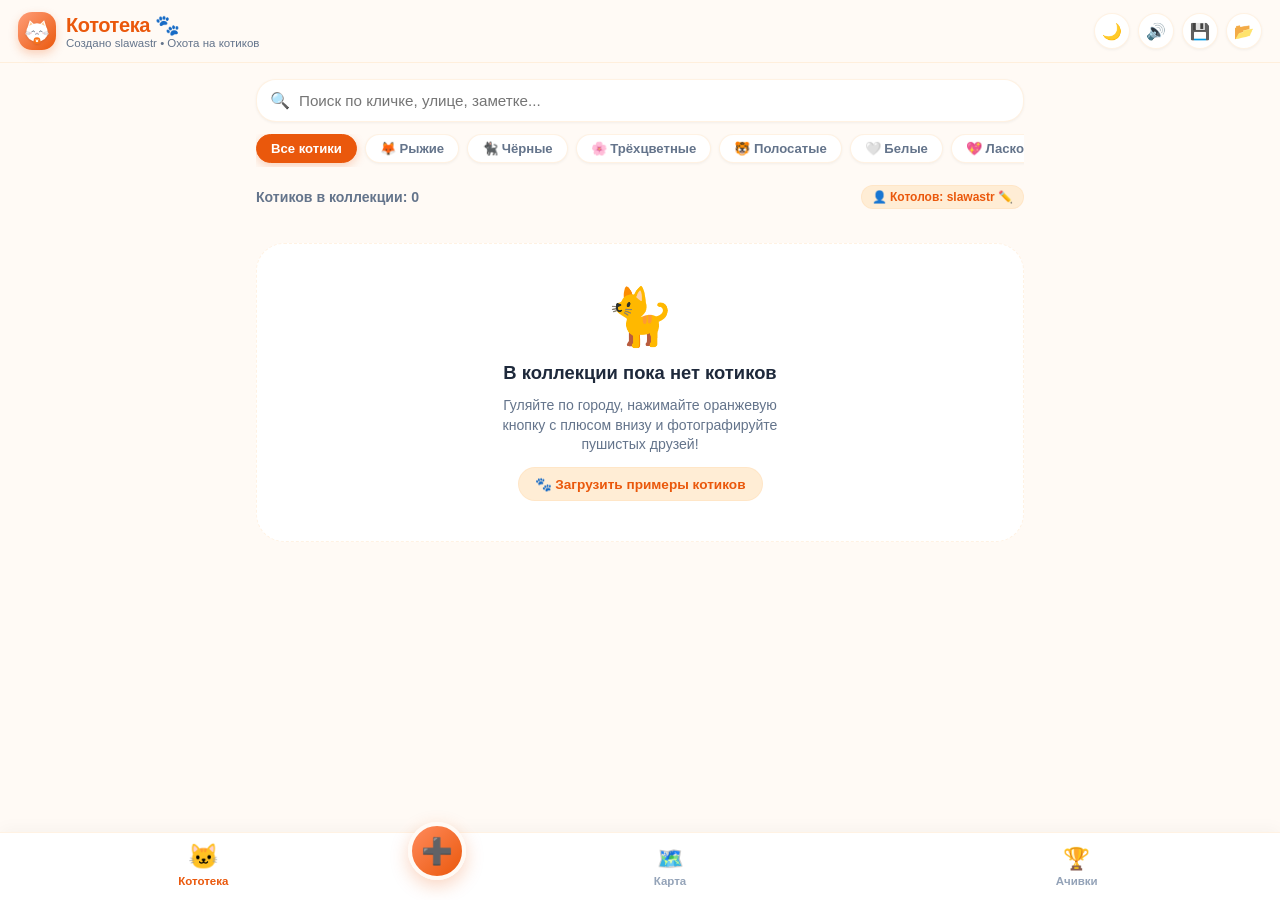
==== kototeka/index.html @ 3562c902 "Fix JS init bug, add Telegram sharing template, cat postcard download, and custom username" ====
<!DOCTYPE html>
<html lang="ru">
<head>
  <meta charset="UTF-8">
  <meta name="viewport" content="width=device-width, initial-scale=1.0, maximum-scale=1.0, user-scalable=no, viewport-fit=cover">
  <title>Кототека: Охота на котиков</title>
  
  <!-- PWA & Android Meta -->
  <meta name="theme-color" content="#EA580C">
  <meta name="apple-mobile-web-app-capable" content="yes">
  <meta name="apple-mobile-web-app-status-bar-style" content="black-translucent">
  <meta name="apple-mobile-web-app-title" content="Кототека">
  <link rel="manifest" href="./manifest.json">
  <link rel="icon" type="image/svg+xml" href="./icons/cat-icon.svg">
  <link rel="apple-touch-icon" href="./icons/icon-192.png">

  <!-- Leaflet Map CSS -->
  <link rel="stylesheet" href="https://unpkg.com/leaflet@1.9.4/dist/leaflet.css" 
        integrity="sha256-p4NxAoJBhIIN+hmNHrzRCf9tD/miZyoHS5obTRR9BMY=" crossorigin="" />

  <!-- App Custom Styles -->
  <link rel="stylesheet" href="./css/app.css">
</head>
<body>

  <!-- Top App Header -->
  <header class="app-header">
    <div class="brand-container">
      <img src="./icons/cat-icon.svg" alt="Кототека" class="brand-icon">
      <div>
        <div class="brand-title">Кототека 🐾</div>
        <div class="brand-subtitle">Создано slawastr • Охота на котиков</div>
      </div>
    </div>
    <div class="header-actions">
      <button id="themeToggleBtn" class="icon-button" title="Тёмная/светлая тема">🌙</button>
      <button id="soundToggleBtn" class="icon-button" title="Звуки">🔊</button>
      <button id="exportBackupBtn" class="icon-button" title="Резервная копия (Экспорт)">💾</button>
      <label for="importBackupInput" class="icon-button" title="Восстановить из файла" style="cursor:pointer;">📂</label>
      <input type="file" id="importBackupInput" accept=".json" style="display:none;" />
    </div>
  </header>

  <!-- SCREEN 1: Кототека (Gallery Feed) -->
  <main id="galleryScreen" class="tab-screen active">
    <!-- Search & Filters -->
    <section class="search-filter-section">
      <div class="search-input-wrapper">
        <span class="search-icon">🔍</span>
        <input type="text" id="catSearchInput" class="search-input" placeholder="Поиск по кличке, улице, заметке...">
      </div>
      <div class="filter-chips-container">
        <button type="button" class="filter-chip active" data-filter="all">Все котики</button>
        <button type="button" class="filter-chip" data-filter="Рыжий">🦊 Рыжие</button>
        <button type="button" class="filter-chip" data-filter="Чёрный">🐈‍⬛ Чёрные</button>
        <button type="button" class="filter-chip" data-filter="Трёхцветный">🌸 Трёхцветные</button>
        <button type="button" class="filter-chip" data-filter="Полосатый">🐯 Полосатые</button>
        <button type="button" class="filter-chip" data-filter="Белый">🤍 Белые</button>
        <button type="button" class="filter-chip" data-filter="Ласковый">💖 Ласковые</button>
        <button type="button" class="filter-chip" data-filter="Спит">💤 Спящие</button>
        <button type="button" class="filter-chip" data-filter="Бандит">😎 Бандиты</button>
        <button type="button" class="filter-chip" data-filter="manual">🗺️ Только ручные метки</button>
      </div>
    </section>

    <!-- Stats Bar -->
    <div class="collection-stats-bar">
      <span id="catsCountLabel">Котиков в коллекции: 0</span>
      <button type="button" id="userProfileBtn" class="btn-secondary" style="padding:4px 10px; font-size:0.75rem;" onclick="window.app.promptChangeUsername()" title="Сменить имя котолова">
        <span id="usernameDisplay">👤 Котолов: slawastr ✏️</span>
      </button>
    </div>

    <!-- Cat Cards Grid -->
    <div id="catsGrid" class="cats-grid"></div>

    <!-- Empty State -->
    <div id="emptyState" class="empty-state" style="display:none;">
      <div class="empty-icon">🐈</div>
      <div class="empty-title">В коллекции пока нет котиков</div>
      <div class="empty-desc">
        Гуляйте по городу, нажимайте оранжевую кнопку с плюсом внизу и фотографируйте пушистых друзей!
      </div>
      <button type="button" class="btn-secondary" onclick="window.app.loadSampleCats()">
        🐾 Загрузить примеры котиков
      </button>
    </div>
  </main>

  <!-- SCREEN 2: Карта всех находок -->
  <section id="mapScreen" class="tab-screen">
    <div class="map-floating-bar">
      <span class="map-stat-text">🗺️ Карта всех встреченных котов</span>
      <button id="mainMapLocateBtn" class="map-center-btn">
        <span>📍 Где я</span>
      </button>
    </div>
    <div id="mainMapContainer"></div>
  </section>

  <!-- SCREEN 3: Достижения и Статистика -->
  <section id="achievementsScreen" class="tab-screen">
    <div class="achievements-header">
      <div class="achievements-summary-card">
        <div>
          <div id="statTotalCats" class="summary-stat-value">0</div>
          <div class="summary-stat-label">Всего котов</div>
        </div>
        <div>
          <div id="achUnlockedCount" class="summary-stat-value">0/10</div>
          <div class="summary-stat-label">Ачивок открыто</div>
        </div>
        <div>
          <div id="statTopColor" class="summary-stat-value">—</div>
          <div class="summary-stat-label">Топ окрас</div>
        </div>
      </div>
    </div>
    <div id="achievementsList" class="achievements-list"></div>
    <div style="text-align:center; padding:24px 0 12px 0; font-size:0.82rem; color:var(--text-subtle);">
      🐾 «Кототека» создана <b>slawastr</b> • С любовью к уличным котикам
    </div>
  </section>

  <!-- Bottom Navigation Bar -->
  <nav class="bottom-nav">
    <button class="nav-item active" data-tab="gallery">
      <span class="nav-icon">🐱</span>
      <span>Кототека</span>
    </button>
    
    <div class="fab-container">
      <button id="fabAddCat" class="fab-button" title="Сфотографировать кота">
        <span>➕</span>
      </button>
    </div>

    <button class="nav-item" data-tab="map">
      <span class="nav-icon">🗺️</span>
      <span>Карта</span>
    </button>

    <button class="nav-item" data-tab="achievements">
      <span class="nav-icon">🏆</span>
      <span>Ачивки</span>
    </button>
  </nav>

  <!-- =========================================================================
       MODAL: Добавить котика
       ========================================================================= -->
  <div id="addCatModal" class="modal-overlay">
    <div class="modal-sheet">
      <div class="modal-header">
        <h3 class="modal-title"><span>📸</span> Новый пушистик</h3>
        <button type="button" class="modal-close-btn" onclick="window.app.closeAddCatModal()">✕</button>
      </div>

      <form id="addCatForm" style="display:flex; flex-direction:column; gap:16px;">
        <!-- Photo Uploader -->
        <div class="form-group">
          <label class="form-label"><span>📷</span> Фото кота</label>
          <div id="photoUploaderBox" class="photo-uploader-box">
            <img id="previewPhotoImg" class="photo-preview-img" style="display:none;" alt="Предпросмотр" />
            <div id="photoUploaderContent" class="photo-uploader-content">
              <span class="photo-uploader-icon">📷</span>
              <span class="photo-uploader-text">Сфотографировать котика</span>
              <span class="photo-uploader-sub">или загрузить из галереи</span>
            </div>
          </div>
          <!-- Hidden Native Inputs for Camera and Gallery -->
          <input type="file" id="cameraInput" accept="image/*" capture="environment" style="display:none;" />
          <input type="file" id="galleryInput" accept="image/*" style="display:none;" />
          <div class="photo-actions-row">
            <button type="button" class="photo-action-btn" onclick="document.getElementById('cameraInput').click()">
              📸 Открыть камеру
            </button>
            <button type="button" class="photo-action-btn" onclick="document.getElementById('galleryInput').click()">
              🖼️ Выбрать из фото
            </button>
          </div>
        </div>

        <!-- Name Input -->
        <div class="form-group">
          <label class="form-label" for="catNameInput"><span>🐾</span> Кличка / Описание</label>
          <input type="text" id="catNameInput" class="form-input" placeholder="Например: Барсик у булочной, Рыжий хулиган..." required>
        </div>

        <!-- Date & Time Input -->
        <div class="form-group">
          <label class="form-label" for="catDateInput"><span>📅</span> Дата и время встречи</label>
          <input type="datetime-local" id="catDateInput" class="form-input" required>
        </div>

        <!-- Color Selector Chips -->
        <div class="form-group">
          <label class="form-label"><span>🎨</span> Окрас</label>
          <div id="colorChips" class="tag-chips-grid">
            <span class="tag-select-chip selected" data-val="Рыжий">Рыжий</span>
            <span class="tag-select-chip" data-val="Чёрный">Чёрный</span>
            <span class="tag-select-chip" data-val="Трёхцветный">Трёхцветный</span>
            <span class="tag-select-chip" data-val="Серый">Серый</span>
            <span class="tag-select-chip" data-val="Полосатый">Полосатый</span>
            <span class="tag-select-chip" data-val="Белый">Белый</span>
            <span class="tag-select-chip" data-val="Сиамский">Сиамский</span>
            <span class="tag-select-chip" data-val="Другой">Другой</span>
          </div>
        </div>

        <!-- Mood / Behavior Selector Chips -->
        <div class="form-group">
          <label class="form-label"><span>😺</span> Характер / Настроение</label>
          <div id="moodChips" class="tag-chips-grid">
            <span class="tag-select-chip selected" data-val="Ласковый">Ласковый</span>
            <span class="tag-select-chip" data-val="Спит">Спит</span>
            <span class="tag-select-chip" data-val="Бандит">Бандит</span>
            <span class="tag-select-chip" data-val="Пугливый">Пугливый</span>
            <span class="tag-select-chip" data-val="Охотник">Охотник</span>
            <span class="tag-select-chip" data-val="Мурчит">Мурчит</span>
            <span class="tag-select-chip" data-val="Важный">Важный</span>
          </div>
        </div>

        <!-- Geolocation Dual Selector -->
        <div class="geo-section">
          <div style="display:flex; justify-content:space-between; align-items:center;">
            <label class="form-label" style="margin:0;"><span>📍</span> Геолокация находки</label>
          </div>

          <!-- Mode switcher tab -->
          <div class="geo-mode-switcher">
            <button type="button" id="geoModeManualBtn" class="geo-mode-btn active">
              🗺️ Вручную на карте
            </button>
            <button type="button" id="geoModeAutoBtn" class="geo-mode-btn">
              📡 По GPS (Авто)
            </button>
          </div>

          <!-- Manual Mode Section -->
          <div id="geoManualControls">
            <div class="geo-notice-banner">
              <span>💡</span>
              <div>
                <b>Обход сбоев GPS:</b> просто ткните в нужное место на карте или перетащите лапку. Работает безотказно даже при спуфинге и глушилках в центре города!
              </div>
            </div>

            <!-- Address input with search -->
            <div class="picker-search-bar" style="margin-top:8px;">
              <input type="text" id="manualAddressInput" class="form-input" placeholder="Улица, дом или ориентир (напр. ул. Ленина, 5)" />
              <button type="button" id="searchAddressBtn" class="btn-secondary" style="white-space:nowrap;">Найти</button>
            </div>

            <!-- Mini Leaflet Picker Map -->
            <div id="pickerMapContainer"></div>
            <div style="font-size:0.72rem; color:var(--text-subtle); margin-top:4px; text-align:center;">
              👆 Тапните в любую точку карты или потяните маркер
            </div>
          </div>

          <!-- Auto GPS Mode Section -->
          <div id="geoAutoControls" style="display:none;">
            <div class="geo-notice-banner" style="background:#eff6ff; border-color:#bfdbfe; color:#1e40af;">
              <span>📡</span>
              <div>
                Использует точный датчик GPS смартфона. Если спутники глушатся или показывают аэропорт — переключитесь на «Вручную».
              </div>
            </div>
            <button type="button" id="getGpsBtn" class="btn-secondary" style="width:100%; margin-top:8px; justify-content:center;">
              📡 Определить координаты по GPS
            </button>
            <div id="gpsStatusText" style="font-size:0.78rem; color:var(--text-muted); margin-top:8px; line-height:1.4;">
              Нажмите кнопку выше, чтобы запросить геолокацию устройства
            </div>
          </div>
        </div>

        <!-- Notes Input -->
        <div class="form-group">
          <label class="form-label" for="catNotesInput"><span>📝</span> Заметки об этой встрече</label>
          <textarea id="catNotesInput" class="form-textarea" placeholder="Угостили сосиской, дал погладить пузико, сидит у тёплого люка..."></textarea>
        </div>

        <!-- Save Button -->
        <button type="submit" class="btn-primary">
          <span>🐾</span> Добавить котика в коллекцию!
        </button>
      </form>
    </div>
  </div>

  <!-- =========================================================================
       MODAL: Просмотр карточки котика
       ========================================================================= -->
  <div id="catDetailModal" class="modal-overlay">
    <div class="modal-sheet">
      <div class="modal-header">
        <h3 id="detailCatName" class="modal-title">Барсик</h3>
        <button type="button" class="modal-close-btn" onclick="window.app.closeCatDetailModal()">✕</button>
      </div>

      <img id="detailCatPhoto" class="cat-detail-hero" src="" alt="Фото кота">

      <div style="display:flex; flex-direction:column; gap:10px;">
        <div style="display:flex; align-items:center; justify-content:space-between; flex-wrap:wrap; gap:6px;">
          <div id="detailCatDate" style="font-size:0.82rem; color:var(--text-subtle);"></div>
          <button type="button" class="btn-secondary" style="padding:3px 9px; font-size:0.75rem;" onclick="window.app.editCatDate()">📅 Изменить дату</button>
        </div>
        <div id="detailCatLocation" style="font-size:0.92rem; font-weight:600; color:var(--text-main); display:flex; align-items:center; flex-wrap:wrap;"></div>
        
        <div id="detailCatTags" class="cat-card-tags"></div>

        <div id="detailCatNotes" style="font-size:0.88rem; line-height:1.5; background:#fff7ed; border-left:3px solid var(--primary); padding:10px 14px; border-radius:0 var(--radius-md) var(--radius-md) 0;"></div>
      </div>

      <!-- Telegram Share & Postcard Generation -->
      <div style="display:flex; flex-direction:column; gap:8px; margin-top:8px;">
        <button type="button" class="btn-primary" style="padding:11px 14px; font-size:0.92rem; background:linear-gradient(135deg, #2AABEE, #229ED9);" onclick="window.app.shareToTelegram()">
          <span>✈️</span> Поделиться в Telegram
        </button>
        <button type="button" class="btn-secondary" style="justify-content:center; padding:10px 14px; font-size:0.85rem;" onclick="window.app.downloadCatCard()">
          <span>🖼️</span> Скачать открытку с котиком (PNG)
        </button>
      </div>

      <div class="cat-detail-actions" style="margin-top:8px;">
        <a id="detailOpenMapBtn" href="#" target="_blank" class="btn-secondary" style="flex:1; justify-content:center; text-decoration:none;">
          🗺️ Открыть на карте
        </a>
        <button type="button" class="btn-outline-danger" onclick="window.app.deleteCurrentCat()">
          🗑️ Удалить
        </button>
      </div>
    </div>
  </div>

  <!-- Toast Container for Achievements and Alerts -->
  <div id="toastContainer"></div>

  <!-- Leaflet Map JS -->
  <script src="https://unpkg.com/leaflet@1.9.4/dist/leaflet.js" 
          integrity="sha256-20nQCchB9co0qIjJZRGuk2/Z9VM+kNiyxNV1lvTlZBo=" crossorigin=""></script>

  <!-- App Core Modules -->
  <script src="./js/db.js"></script>
  <script src="./js/camera.js"></script>
  <script src="./js/map.js"></script>
  <script src="./js/achievements.js"></script>
  <script src="./js/app.js"></script>
</body>
</html>
---- kototeka/css/app.css ----
/* ==========================================================================
   Kototeka App Styling (Cozy Warm Theme)
   ========================================================================== */

:root {
  --primary: #ea580c;
  --primary-hover: #c2410c;
  --primary-light: #ffedd5;
  --primary-glow: rgba(234, 88, 12, 0.25);
  
  --bg-main: #fffaf5;
  --bg-card: #ffffff;
  --bg-surface: #fed7aa22;
  
  --text-main: #1e293b;
  --text-muted: #64748b;
  --text-subtle: #94a3b8;
  
  --accent-amber: #f59e0b;
  --accent-green: #10b981;
  --accent-rose: #f43f5e;
  --accent-blue: #0284c7;
  
  --border-light: #f1f5f9;
  --border-card: #fed7aa55;
  
  --shadow-sm: 0 1px 3px rgba(0,0,0,0.05);
  --shadow-md: 0 4px 14px rgba(234, 88, 12, 0.08), 0 2px 6px rgba(0,0,0,0.04);
  --shadow-lg: 0 10px 25px -3px rgba(234, 88, 12, 0.12), 0 4px 8px -2px rgba(0,0,0,0.04);
  --shadow-modal: 0 20px 40px -6px rgba(0,0,0,0.22);
  
  --radius-sm: 8px;
  --radius-md: 14px;
  --radius-lg: 20px;
  --radius-xl: 28px;
  --radius-full: 9999px;
  
  --bottom-nav-height: 68px;
  --safe-bottom: env(safe-area-inset-bottom, 16px);
}

* {
  box-sizing: border-box;
  margin: 0;
  padding: 0;
  -webkit-tap-highlight-color: transparent;
  font-family: -apple-system, BlinkMacSystemFont, "Segoe UI", Roboto, "Helvetica Neue", Arial, sans-serif;
}

body {
  background-color: var(--bg-main);
  color: var(--text-main);
  min-height: 100vh;
  display: flex;
  flex-direction: column;
  overflow-x: hidden;
  position: relative;
  padding-bottom: calc(var(--bottom-nav-height) + var(--safe-bottom) + 20px);
}

/* App Header */
.app-header {
  position: sticky;
  top: 0;
  z-index: 50;
  background: rgba(255, 250, 245, 0.92);
  backdrop-filter: blur(12px);
  -webkit-backdrop-filter: blur(12px);
  border-bottom: 1px solid var(--border-card);
  padding: 12px 18px;
  display: flex;
  align-items: center;
  justify-content: space-between;
}

.brand-container {
  display: flex;
  align-items: center;
  gap: 10px;
}

.brand-icon {
  width: 38px;
  height: 38px;
  border-radius: var(--radius-md);
  box-shadow: 0 4px 10px var(--primary-glow);
}

.brand-title {
  font-size: 1.25rem;
  font-weight: 800;
  color: var(--primary);
  letter-spacing: -0.02em;
  display: flex;
  align-items: center;
  gap: 4px;
}

.brand-subtitle {
  font-size: 0.72rem;
  color: var(--text-muted);
  font-weight: 500;
}

.header-actions {
  display: flex;
  align-items: center;
  gap: 8px;
}

.icon-button {
  background: var(--bg-card);
  border: 1px solid var(--border-card);
  border-radius: var(--radius-full);
  width: 36px;
  height: 36px;
  display: flex;
  align-items: center;
  justify-content: center;
  font-size: 1rem;
  cursor: pointer;
  transition: all 0.2s ease;
  color: var(--text-main);
  box-shadow: var(--shadow-sm);
}

.icon-button:active {
  transform: scale(0.92);
  background: var(--primary-light);
}

/* Tab Screens */
.tab-screen {
  display: none;
  padding: 16px;
  max-width: 800px;
  margin: 0 auto;
  width: 100%;
}

.tab-screen.active {
  display: block;
}

#mapScreen.active {
  display: flex;
  flex-direction: column;
  padding: 0;
  max-width: 100%;
  height: calc(100vh - 65px - var(--bottom-nav-height) - var(--safe-bottom));
  position: relative;
}

/* Search and Filters */
.search-filter-section {
  display: flex;
  flex-direction: column;
  gap: 12px;
  margin-bottom: 18px;
}

.search-input-wrapper {
  position: relative;
  display: flex;
  align-items: center;
}

.search-icon {
  position: absolute;
  left: 14px;
  color: var(--text-subtle);
  font-size: 1rem;
}

.search-input {
  width: 100%;
  padding: 12px 14px 12px 42px;
  background: var(--bg-card);
  border: 1px solid var(--border-card);
  border-radius: var(--radius-lg);
  font-size: 0.95rem;
  color: var(--text-main);
  box-shadow: var(--shadow-sm);
  outline: none;
  transition: border-color 0.2s, box-shadow 0.2s;
}

.search-input:focus {
  border-color: var(--primary);
  box-shadow: 0 0 0 3px var(--primary-glow);
}

.filter-chips-container {
  display: flex;
  gap: 8px;
  overflow-x: auto;
  padding-bottom: 4px;
  scrollbar-width: none;
  -webkit-overflow-scrolling: touch;
}

.filter-chips-container::-webkit-scrollbar {
  display: none;
}

.filter-chip {
  flex-shrink: 0;
  padding: 6px 14px;
  background: var(--bg-card);
  border: 1px solid var(--border-card);
  border-radius: var(--radius-full);
  font-size: 0.82rem;
  font-weight: 600;
  color: var(--text-muted);
  cursor: pointer;
  transition: all 0.2s;
  box-shadow: var(--shadow-sm);
}

.filter-chip.active {
  background: var(--primary);
  color: white;
  border-color: var(--primary);
  box-shadow: 0 3px 10px var(--primary-glow);
}

/* Cat Gallery Grid */
.collection-stats-bar {
  display: flex;
  justify-content: space-between;
  align-items: center;
  margin-bottom: 14px;
  font-size: 0.88rem;
  font-weight: 700;
  color: var(--text-muted);
}

.cats-grid {
  display: grid;
  grid-template-columns: repeat(auto-fill, minmax(160px, 1fr));
  gap: 14px;
}

@media (min-width: 500px) {
  .cats-grid {
    grid-template-columns: repeat(auto-fill, minmax(180px, 1fr));
    gap: 16px;
  }
}

.cat-card {
  background: var(--bg-card);
  border: 1px solid var(--border-card);
  border-radius: var(--radius-lg);
  overflow: hidden;
  box-shadow: var(--shadow-md);
  transition: transform 0.25s cubic-bezier(0.2, 0.8, 0.2, 1), box-shadow 0.25s;
  cursor: pointer;
  display: flex;
  flex-direction: column;
  position: relative;
}

.cat-card:active {
  transform: scale(0.97);
}

.cat-card-img-wrap {
  width: 100%;
  aspect-ratio: 1 / 1;
  position: relative;
  background: #f1f5f9;
  overflow: hidden;
}

.cat-card-img {
  width: 100%;
  height: 100%;
  object-fit: cover;
  transition: transform 0.4s ease;
}

.cat-card:hover .cat-card-img {
  transform: scale(1.05);
}

.cat-card-mode-badge {
  position: absolute;
  top: 8px;
  right: 8px;
  padding: 3px 7px;
  background: rgba(255, 255, 255, 0.88);
  backdrop-filter: blur(4px);
  border-radius: var(--radius-full);
  font-size: 0.68rem;
  font-weight: 700;
  box-shadow: 0 2px 6px rgba(0,0,0,0.12);
  display: flex;
  align-items: center;
  gap: 3px;
}

.cat-card-info {
  padding: 10px 12px;
  display: flex;
  flex-direction: column;
  gap: 4px;
  flex-grow: 1;
}

.cat-card-name {
  font-size: 0.96rem;
  font-weight: 700;
  color: var(--text-main);
  white-space: nowrap;
  overflow: hidden;
  text-overflow: ellipsis;
}

.cat-card-tags {
  display: flex;
  gap: 4px;
  flex-wrap: wrap;
  margin-top: 2px;
}

.tag-badge {
  font-size: 0.68rem;
  padding: 2px 7px;
  background: var(--primary-light);
  color: var(--primary);
  border-radius: var(--radius-sm);
  font-weight: 600;
}

.cat-card-meta {
  display: flex;
  align-items: center;
  justify-content: space-between;
  margin-top: 6px;
  font-size: 0.72rem;
  color: var(--text-subtle);
}

.cat-card-loc {
  display: flex;
  align-items: center;
  gap: 3px;
  white-space: nowrap;
  overflow: hidden;
  text-overflow: ellipsis;
  max-width: 65%;
}

/* Empty State */
.empty-state {
  text-align: center;
  padding: 40px 20px;
  display: flex;
  flex-direction: column;
  align-items: center;
  gap: 12px;
  background: var(--bg-card);
  border-radius: var(--radius-xl);
  border: 1px dashed var(--border-card);
  margin-top: 20px;
}

.empty-icon {
  font-size: 3.5rem;
  animation: gentle-wobble 3s infinite ease-in-out;
}

.empty-title {
  font-size: 1.15rem;
  font-weight: 700;
  color: var(--text-main);
}

.empty-desc {
  font-size: 0.88rem;
  color: var(--text-muted);
  max-width: 320px;
  line-height: 1.4;
}

.btn-secondary {
  padding: 8px 16px;
  background: var(--primary-light);
  color: var(--primary);
  border: 1px solid var(--border-card);
  border-radius: var(--radius-full);
  font-weight: 700;
  font-size: 0.85rem;
  cursor: pointer;
  transition: all 0.2s;
  display: inline-flex;
  align-items: center;
  gap: 6px;
}

.btn-secondary:active {
  transform: scale(0.96);
}

/* Map Screen Elements */
#mainMapContainer {
  width: 100%;
  height: 100%;
  flex-grow: 1;
  background: #f8fafc;
}

.map-floating-bar {
  position: absolute;
  top: 14px;
  left: 14px;
  right: 14px;
  z-index: 400;
  background: rgba(255, 255, 255, 0.94);
  backdrop-filter: blur(8px);
  padding: 8px 14px;
  border-radius: var(--radius-lg);
  box-shadow: var(--shadow-md);
  display: flex;
  align-items: center;
  justify-content: space-between;
  border: 1px solid var(--border-card);
}

.map-stat-text {
  font-size: 0.86rem;
  font-weight: 700;
  color: var(--text-main);
}

.map-center-btn {
  background: var(--primary);
  color: white;
  border: none;
  border-radius: var(--radius-full);
  padding: 6px 12px;
  font-size: 0.82rem;
  font-weight: 700;
  cursor: pointer;
  display: flex;
  align-items: center;
  gap: 4px;
  box-shadow: 0 2px 8px var(--primary-glow);
}

/* Custom Map Pins */
.custom-cat-icon {
  background: transparent;
  border: none;
}

.cat-map-pin {
  width: 44px;
  height: 52px;
  position: relative;
  display: flex;
  flex-direction: column;
  align-items: center;
  cursor: pointer;
  transition: transform 0.2s cubic-bezier(0.175, 0.885, 0.32, 1.275);
}

.cat-map-pin:hover {
  transform: scale(1.15) translateY(-4px);
  z-index: 1000;
}

.pin-inner {
  width: 40px;
  height: 40px;
  border-radius: 50%;
  background: white;
  border: 3px solid var(--primary);
  box-shadow: 0 4px 10px rgba(0,0,0,0.25);
  overflow: hidden;
  display: flex;
  align-items: center;
  justify-content: center;
}

.pin-inner img {
  width: 100%;
  height: 100%;
  object-fit: cover;
}

.pin-tip {
  width: 0;
  height: 0;
  border-left: 6px solid transparent;
  border-right: 6px solid transparent;
  border-top: 8px solid var(--primary);
  margin-top: -1px;
}

.cat-map-popup {
  padding: 6px;
  display: flex;
  flex-direction: column;
  gap: 8px;
}

.cat-bubble-popup .leaflet-popup-content-wrapper {
  border-radius: var(--radius-lg);
  box-shadow: var(--shadow-lg);
  padding: 4px;
}

.cat-bubble-popup .leaflet-popup-content {
  margin: 6px;
}

.popup-thumb {
  width: 100%;
  height: 120px;
  background-size: cover;
  background-position: center;
  border-radius: var(--radius-md);
}

.popup-name {
  font-size: 1rem;
  font-weight: 800;
  color: var(--text-main);
  margin: 0;
}

.popup-date, .popup-addr {
  font-size: 0.75rem;
  color: var(--text-muted);
}

.popup-btn {
  margin-top: 4px;
  width: 100%;
  padding: 6px;
  background: var(--primary);
  color: white;
  border: none;
  border-radius: var(--radius-md);
  font-size: 0.82rem;
  font-weight: 700;
  cursor: pointer;
}

/* Bottom Navigation */
.bottom-nav {
  position: fixed;
  bottom: 0;
  left: 0;
  right: 0;
  height: var(--bottom-nav-height);
  padding-bottom: var(--safe-bottom);
  background: rgba(255, 255, 255, 0.95);
  backdrop-filter: blur(14px);
  -webkit-backdrop-filter: blur(14px);
  border-top: 1px solid var(--border-card);
  display: flex;
  align-items: center;
  justify-content: space-around;
  z-index: 100;
  box-shadow: 0 -4px 15px rgba(0,0,0,0.03);
}

.nav-item {
  flex: 1;
  display: flex;
  flex-direction: column;
  align-items: center;
  gap: 3px;
  color: var(--text-subtle);
  font-size: 0.72rem;
  font-weight: 600;
  cursor: pointer;
  transition: all 0.2s;
  padding: 6px 0;
  background: transparent;
  border: none;
}

.nav-item.active {
  color: var(--primary);
}

.nav-icon {
  font-size: 1.35rem;
  transition: transform 0.2s;
}

.nav-item.active .nav-icon {
  transform: scale(1.15) translateY(-2px);
}

/* Floating Action Button (Add Cat) */
.fab-container {
  position: relative;
  width: 60px;
  height: 60px;
  display: flex;
  align-items: center;
  justify-content: center;
  top: -16px;
}

.fab-button {
  width: 58px;
  height: 58px;
  border-radius: 50%;
  background: linear-gradient(135deg, #ff8a5c, #ea580c);
  color: white;
  border: 4px solid var(--bg-main);
  box-shadow: 0 6px 18px var(--primary-glow);
  display: flex;
  align-items: center;
  justify-content: center;
  font-size: 1.6rem;
  cursor: pointer;
  transition: all 0.2s cubic-bezier(0.175, 0.885, 0.32, 1.275);
}

.fab-button:active {
  transform: scale(0.92);
}

/* Achievements Screen */
.achievements-header {
  margin-bottom: 16px;
}

.achievements-summary-card {
  background: linear-gradient(135deg, #fff7ed, #ffedd5);
  border: 1px solid #fed7aa;
  border-radius: var(--radius-lg);
  padding: 16px;
  display: grid;
  grid-template-columns: repeat(3, 1fr);
  gap: 12px;
  text-align: center;
  margin-bottom: 20px;
  box-shadow: var(--shadow-sm);
}

.summary-stat-value {
  font-size: 1.4rem;
  font-weight: 800;
  color: var(--primary);
}

.summary-stat-label {
  font-size: 0.72rem;
  color: var(--text-muted);
  font-weight: 600;
  margin-top: 2px;
}

.achievements-list {
  display: flex;
  flex-direction: column;
  gap: 12px;
}

.ach-card {
  background: var(--bg-card);
  border: 1px solid var(--border-card);
  border-radius: var(--radius-md);
  padding: 14px;
  display: flex;
  align-items: center;
  gap: 14px;
  box-shadow: var(--shadow-sm);
  transition: all 0.2s;
}

.ach-card.locked {
  opacity: 0.55;
  filter: grayscale(0.85);
  background: #f8fafc;
}

.ach-card-icon {
  width: 48px;
  height: 48px;
  border-radius: 50%;
  background: var(--primary-light);
  display: flex;
  align-items: center;
  justify-content: center;
  font-size: 1.5rem;
  flex-shrink: 0;
}

.ach-card.locked .ach-card-icon {
  background: #e2e8f0;
}

.ach-card-info {
  flex-grow: 1;
}

.ach-card-title {
  font-size: 0.95rem;
  font-weight: 700;
  color: var(--text-main);
  display: flex;
  align-items: center;
  justify-content: space-between;
}

.ach-card-desc {
  font-size: 0.78rem;
  color: var(--text-muted);
  margin-top: 2px;
}

.ach-card-progress {
  font-size: 0.72rem;
  font-weight: 700;
  color: var(--primary);
}

/* Modals */
.modal-overlay {
  position: fixed;
  inset: 0;
  background: rgba(15, 23, 42, 0.6);
  backdrop-filter: blur(4px);
  -webkit-backdrop-filter: blur(4px);
  z-index: 500;
  display: flex;
  align-items: flex-end;
  justify-content: center;
  opacity: 0;
  pointer-events: none;
  transition: opacity 0.25s ease;
}

@media (min-width: 640px) {
  .modal-overlay {
    align-items: center;
    padding: 20px;
  }
}

.modal-overlay.open {
  opacity: 1;
  pointer-events: auto;
}

.modal-sheet {
  background: var(--bg-card);
  width: 100%;
  max-width: 540px;
  max-height: 92vh;
  border-radius: var(--radius-xl) var(--radius-xl) 0 0;
  overflow-y: auto;
  box-shadow: var(--shadow-modal);
  transform: translateY(100%);
  transition: transform 0.3s cubic-bezier(0.16, 1, 0.3, 1);
  padding: 20px;
  position: relative;
  display: flex;
  flex-direction: column;
  gap: 16px;
}

@media (min-width: 640px) {
  .modal-sheet {
    border-radius: var(--radius-xl);
    transform: scale(0.95) translateY(20px);
  }
  .modal-overlay.open .modal-sheet {
    transform: scale(1) translateY(0);
  }
}

.modal-overlay.open .modal-sheet {
  transform: translateY(0);
}

.modal-header {
  display: flex;
  align-items: center;
  justify-content: space-between;
  border-bottom: 1px solid var(--border-light);
  padding-bottom: 12px;
}

.modal-title {
  font-size: 1.2rem;
  font-weight: 800;
  color: var(--text-main);
  display: flex;
  align-items: center;
  gap: 6px;
}

.modal-close-btn {
  background: #f1f5f9;
  border: none;
  width: 32px;
  height: 32px;
  border-radius: 50%;
  font-size: 1.2rem;
  display: flex;
  align-items: center;
  justify-content: center;
  cursor: pointer;
  color: var(--text-muted);
}

/* Photo Picker Area */
.photo-uploader-box {
  width: 100%;
  aspect-ratio: 16 / 10;
  background: #fff7ed;
  border: 2px dashed #fdba74;
  border-radius: var(--radius-lg);
  display: flex;
  flex-direction: column;
  align-items: center;
  justify-content: center;
  gap: 10px;
  position: relative;
  overflow: hidden;
  cursor: pointer;
  transition: all 0.2s;
}

.photo-uploader-box:hover {
  background: #ffedd5;
  border-color: var(--primary);
}

.photo-preview-img {
  width: 100%;
  height: 100%;
  object-fit: cover;
  position: absolute;
  inset: 0;
}

.photo-uploader-content {
  display: flex;
  flex-direction: column;
  align-items: center;
  gap: 6px;
  text-align: center;
  z-index: 2;
  pointer-events: none;
}

.photo-uploader-icon {
  font-size: 2.2rem;
}

.photo-uploader-text {
  font-size: 0.9rem;
  font-weight: 700;
  color: var(--primary);
}

.photo-uploader-sub {
  font-size: 0.72rem;
  color: var(--text-muted);
}

.photo-actions-row {
  display: flex;
  gap: 10px;
  width: 100%;
}

.photo-action-btn {
  flex: 1;
  padding: 10px;
  border-radius: var(--radius-md);
  background: var(--bg-surface);
  border: 1px solid var(--border-card);
  font-size: 0.82rem;
  font-weight: 700;
  color: var(--primary);
  display: flex;
  align-items: center;
  justify-content: center;
  gap: 6px;
  cursor: pointer;
}

/* Form Controls */
.form-group {
  display: flex;
  flex-direction: column;
  gap: 6px;
}

.form-label {
  font-size: 0.82rem;
  font-weight: 700;
  color: var(--text-main);
  display: flex;
  align-items: center;
  gap: 4px;
}

.form-input, .form-textarea {
  width: 100%;
  padding: 10px 14px;
  border: 1px solid var(--border-card);
  border-radius: var(--radius-md);
  font-size: 0.92rem;
  background: #fdfdfd;
  color: var(--text-main);
  outline: none;
  transition: all 0.2s;
}

.form-input:focus, .form-textarea:focus {
  border-color: var(--primary);
  box-shadow: 0 0 0 3px var(--primary-glow);
}

.form-textarea {
  min-height: 70px;
  resize: vertical;
}

/* Tag Selectors */
.tag-chips-grid {
  display: flex;
  flex-wrap: wrap;
  gap: 6px;
}

.tag-select-chip {
  padding: 5px 12px;
  border-radius: var(--radius-full);
  background: #f1f5f9;
  border: 1px solid #e2e8f0;
  font-size: 0.78rem;
  font-weight: 600;
  color: var(--text-muted);
  cursor: pointer;
  transition: all 0.15s;
}

.tag-select-chip.selected {
  background: var(--primary);
  color: white;
  border-color: var(--primary);
  box-shadow: 0 2px 6px var(--primary-glow);
}

/* Dual Geolocation Selector (Auto vs Manual) */
.geo-section {
  background: #fffbf7;
  border: 1px solid #fed7aa;
  border-radius: var(--radius-lg);
  padding: 12px;
  display: flex;
  flex-direction: column;
  gap: 10px;
}

.geo-mode-switcher {
  display: flex;
  background: #f1f5f9;
  border-radius: var(--radius-md);
  padding: 3px;
  gap: 4px;
}

.geo-mode-btn {
  flex: 1;
  padding: 8px 10px;
  border-radius: var(--radius-sm);
  border: none;
  background: transparent;
  font-size: 0.8rem;
  font-weight: 700;
  color: var(--text-muted);
  cursor: pointer;
  transition: all 0.2s;
  display: flex;
  align-items: center;
  justify-content: center;
  gap: 5px;
}

.geo-mode-btn.active {
  background: white;
  color: var(--primary);
  box-shadow: 0 2px 6px rgba(0,0,0,0.08);
}

.geo-notice-banner {
  background: #fffbeb;
  border: 1px solid #fde68a;
  border-radius: var(--radius-md);
  padding: 8px 10px;
  font-size: 0.74rem;
  color: #92400e;
  line-height: 1.35;
  display: flex;
  align-items: flex-start;
  gap: 6px;
}

#pickerMapContainer {
  width: 100%;
  height: 190px;
  border-radius: var(--radius-md);
  border: 1px solid var(--border-card);
  margin-top: 4px;
  overflow: hidden;
  position: relative;
}

.picker-search-bar {
  display: flex;
  gap: 6px;
}

.btn-primary {
  width: 100%;
  padding: 14px;
  background: linear-gradient(135deg, #ff8a5c, #ea580c);
  color: white;
  border: none;
  border-radius: var(--radius-lg);
  font-size: 1rem;
  font-weight: 800;
  cursor: pointer;
  box-shadow: 0 6px 18px var(--primary-glow);
  display: flex;
  align-items: center;
  justify-content: center;
  gap: 8px;
  transition: all 0.2s;
}

.btn-primary:active {
  transform: scale(0.98);
}

/* Picker Marker on Map */
.picker-pin-wrapper {
  background: transparent;
  border: none;
}

.picker-custom-pin {
  display: flex;
  flex-direction: column;
  align-items: center;
  cursor: grab;
}

.picker-pin-paw {
  width: 38px;
  height: 38px;
  background: #ea580c;
  color: white;
  border-radius: 50% 50% 50% 0;
  transform: rotate(-45deg);
  display: flex;
  align-items: center;
  justify-content: center;
  font-size: 1.2rem;
  box-shadow: 0 4px 10px rgba(0,0,0,0.3);
  border: 2px solid white;
}

.picker-pin-paw span {
  transform: rotate(45deg);
}

.picker-pin-shadow {
  width: 16px;
  height: 6px;
  background: rgba(0,0,0,0.25);
  border-radius: 50%;
  margin-top: 3px;
}

/* Detail Modal Styles */
.cat-detail-hero {
  width: 100%;
  max-height: 320px;
  border-radius: var(--radius-lg);
  object-fit: cover;
  box-shadow: var(--shadow-md);
}

.cat-detail-actions {
  display: flex;
  gap: 10px;
}

.btn-outline-danger {
  padding: 10px 16px;
  border: 1px solid #fca5a5;
  background: #fef2f2;
  color: #dc2626;
  border-radius: var(--radius-md);
  font-size: 0.85rem;
  font-weight: 700;
  cursor: pointer;
}

/* Toast Notifications */
#toastContainer {
  position: fixed;
  top: 18px;
  left: 50%;
  transform: translateX(-50%);
  z-index: 1000;
  display: flex;
  flex-direction: column;
  gap: 8px;
  width: 90%;
  max-width: 380px;
  pointer-events: none;
}

.achievement-toast {
  background: rgba(255, 255, 255, 0.96);
  backdrop-filter: blur(12px);
  border: 2px solid #fdba74;
  border-radius: var(--radius-xl);
  padding: 12px 16px;
  display: flex;
  align-items: center;
  gap: 12px;
  box-shadow: var(--shadow-modal);
  pointer-events: auto;
  transition: all 0.4s ease;
}

.ach-icon-bubble {
  width: 44px;
  height: 44px;
  border-radius: 50%;
  background: linear-gradient(135deg, #fed7aa, #f97316);
  display: flex;
  align-items: center;
  justify-content: center;
  font-size: 1.5rem;
  flex-shrink: 0;
  box-shadow: 0 4px 10px var(--primary-glow);
}

.ach-badge-label {
  font-size: 0.68rem;
  font-weight: 800;
  color: var(--primary);
  text-transform: uppercase;
  letter-spacing: 0.04em;
}

.ach-title {
  font-size: 0.95rem;
  font-weight: 800;
  color: var(--text-main);
}

.ach-desc {
  font-size: 0.74rem;
  color: var(--text-muted);
}

.fade-out {
  opacity: 0;
  transform: translateY(-15px) scale(0.95);
}

@keyframes gentle-wobble {
  0%, 100% { transform: rotate(0deg); }
  25% { transform: rotate(-6deg); }
  75% { transform: rotate(6deg); }
}

@keyframes popIn {
  0% { transform: scale(0.7); opacity: 0; }
  80% { transform: scale(1.08); }
  100% { transform: scale(1); opacity: 1; }
}

.animate-pop {
  animation: popIn 0.3s cubic-bezier(0.175, 0.885, 0.32, 1.275);
}

/* ==========================================================================
   Dark Mode Theme Overrides
   ========================================================================== */

body.dark-mode {
  --bg-main: #0b1120;
  --bg-card: #1e293b;
  --bg-surface: #334155;
  
  --text-main: #f8fafc;
  --text-muted: #cbd5e1;
  --text-subtle: #94a3b8;
  
  --border-light: #334155;
  --border-card: #334155;
  
  --primary-light: rgba(234, 88, 12, 0.22);
}

body.dark-mode .app-header {
  background: rgba(11, 17, 32, 0.94);
  border-bottom-color: #334155;
}

body.dark-mode .bottom-nav {
  background: rgba(11, 17, 32, 0.95);
  border-top-color: #334155;
}

body.dark-mode .modal-sheet {
  background: #1e293b;
  color: #f8fafc;
}

body.dark-mode .form-input,
body.dark-mode .form-textarea,
body.dark-mode .search-input {
  background: #0f172a;
  color: #f8fafc;
  border-color: #334155;
}

body.dark-mode .filter-chip {
  background: #1e293b;
  color: #cbd5e1;
  border-color: #334155;
}

body.dark-mode .tag-select-chip {
  background: #0f172a;
  color: #cbd5e1;
  border-color: #334155;
}

body.dark-mode .geo-section {
  background: #1e293b;
  border-color: #475569;
}

body.dark-mode .geo-mode-switcher {
  background: #0f172a;
}

body.dark-mode .geo-mode-btn.active {
  background: #334155;
  color: #f97316;
}

body.dark-mode .geo-notice-banner {
  background: #292524;
  border-color: #78350f;
  color: #fde68a;
}

body.dark-mode .ach-card {
  background: #1e293b;
  border-color: #334155;
}

body.dark-mode .ach-card.locked {
  background: #0f172a;
}

body.dark-mode .achievements-summary-card {
  background: linear-gradient(135deg, #1e293b, #0f172a);
  border-color: #ea580c55;
}

body.dark-mode .photo-uploader-box {
  background: #0f172a;
  border-color: #ea580c77;
}

body.dark-mode .empty-state {
  background: #1e293b;
  border-color: #334155;
}

body.dark-mode .icon-button {
  background: #1e293b;
  border-color: #334155;
  color: #f8fafc;
}

body.dark-mode .cat-card {
  background: #1e293b;
  border-color: #334155;
}

body.dark-mode .cat-bubble-popup .leaflet-popup-content-wrapper {
  background: #1e293b;
  color: #f8fafc;
}

body.dark-mode .popup-name {
  color: #f8fafc;
}

body.dark-mode .map-floating-bar {
  background: rgba(30, 41, 59, 0.94);
  border-color: #334155;
}

body.dark-mode .map-stat-text {
  color: #f8fafc;
}

body.dark-mode .achievement-toast {
  background: rgba(30, 41, 59, 0.96);
  border-color: #ea580c;
  color: #f8fafc;
}
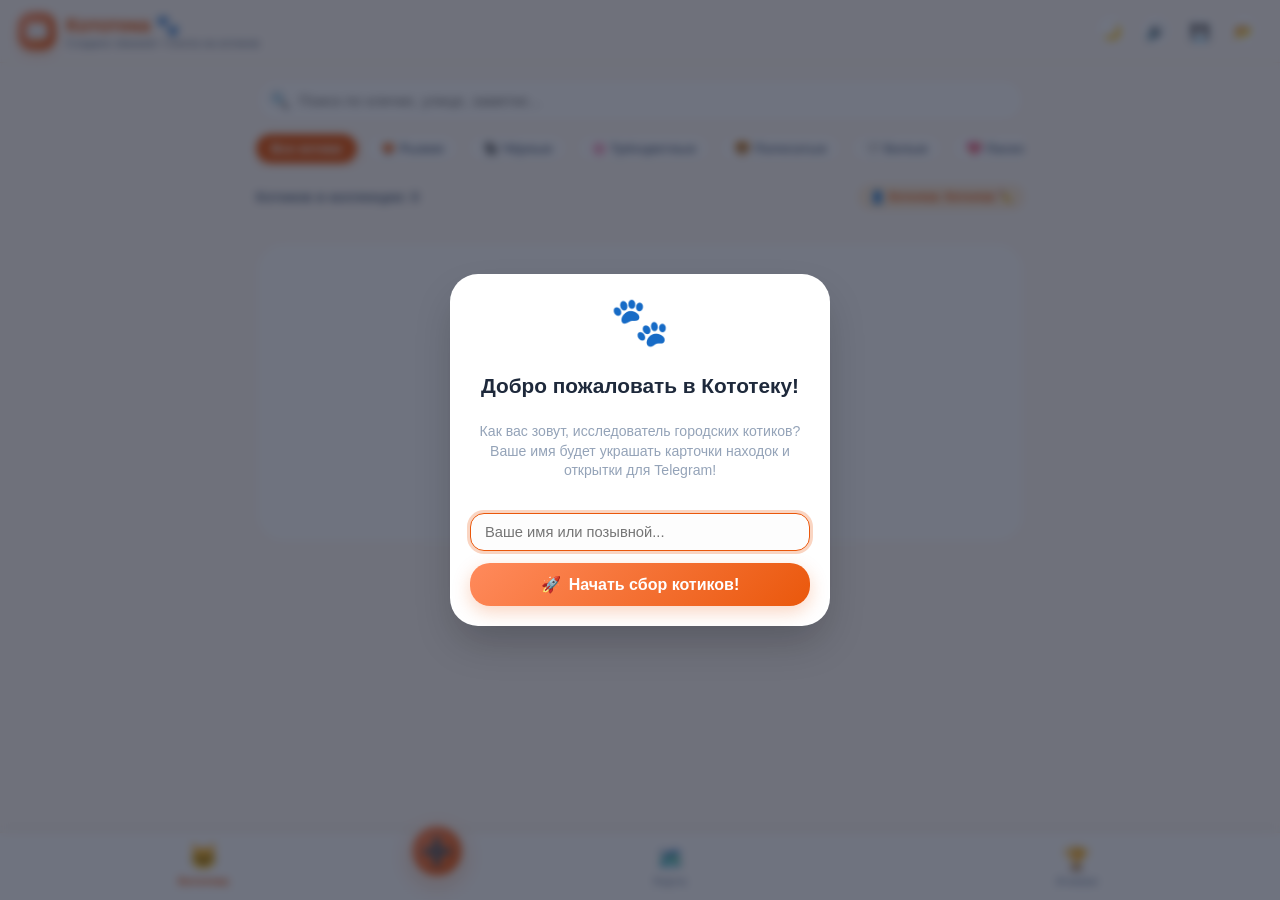
==== commit 4a436728: "Fix camera FileProvider permission error, add first-launch username prompt, and EXIF date extraction" ====
--- a/kototeka/index.html
+++ b/kototeka/index.html
@@ -191,6 +191,7 @@
         <div class="form-group">
           <label class="form-label" for="catDateInput"><span>📅</span> Дата и время встречи</label>
           <input type="datetime-local" id="catDateInput" class="form-input" required>
+          <div id="catDateDetectedNotice" style="display:none; font-size:0.75rem; color:#ea580c; font-weight:600; margin-top:4px;"></div>
         </div>
 
         <!-- Color Selector Chips -->
@@ -336,6 +337,49 @@
     </div>
   </div>
 
+  <!-- =========================================================================
+       MODAL: Открытка с котиком (Предпросмотр и сохранение)
+       ========================================================================= -->
+  <div id="postcardModal" class="modal-overlay">
+    <div class="modal-sheet" style="max-width:440px;">
+      <div class="modal-header">
+        <h3 class="modal-title"><span>🖼️</span> Открытка котика</h3>
+        <button type="button" class="modal-close-btn" onclick="document.getElementById('postcardModal').classList.remove('open')">✕</button>
+      </div>
+
+      <img id="postcardPreviewImg" style="width:100%; border-radius:14px; box-shadow:0 4px 14px rgba(0,0,0,0.15); margin-top:6px;" alt="Открытка с котиком">
+
+      <div style="display:flex; flex-direction:column; gap:8px; margin-top:10px;">
+        <button type="button" class="btn-primary" onclick="window.app.savePostcardToDevice()">
+          <span>💾</span> Сохранить открытку в Галерею
+        </button>
+        <button type="button" class="btn-secondary" style="justify-content:center; padding:10px 14px;" onclick="window.app.sharePostcardToTelegram()">
+          <span>✈️</span> Отправить в Telegram
+        </button>
+      </div>
+    </div>
+  </div>
+
+  <!-- =========================================================================
+       MODAL: Приветствие и выбор имени при первом входе
+       ========================================================================= -->
+  <div id="welcomeUserModal" class="modal-overlay">
+    <div class="modal-sheet" style="max-width:380px; text-align:center;">
+      <div style="font-size:3rem; margin-bottom:8px;">🐾</div>
+      <h3 class="modal-title" style="justify-content:center; font-size:1.3rem;">Добро пожаловать в Кототеку!</h3>
+      <p style="font-size:0.88rem; color:var(--text-subtle); margin:8px 0 16px; line-height:1.4;">
+        Как вас зовут, исследователь городских котиков? Ваше имя будет украшать карточки находок и открытки для Telegram!
+      </p>
+
+      <form id="welcomeUserForm" style="display:flex; flex-direction:column; gap:12px;">
+        <input type="text" id="welcomeUsernameInput" class="form-input" placeholder="Ваше имя или позывной..." maxlength="30" required autofocus />
+        <button type="submit" class="btn-primary" style="justify-content:center; padding:12px;">
+          <span>🚀</span> Начать сбор котиков!
+        </button>
+      </form>
+    </div>
+  </div>
+
   <!-- Toast Container for Achievements and Alerts -->
   <div id="toastContainer"></div>
 
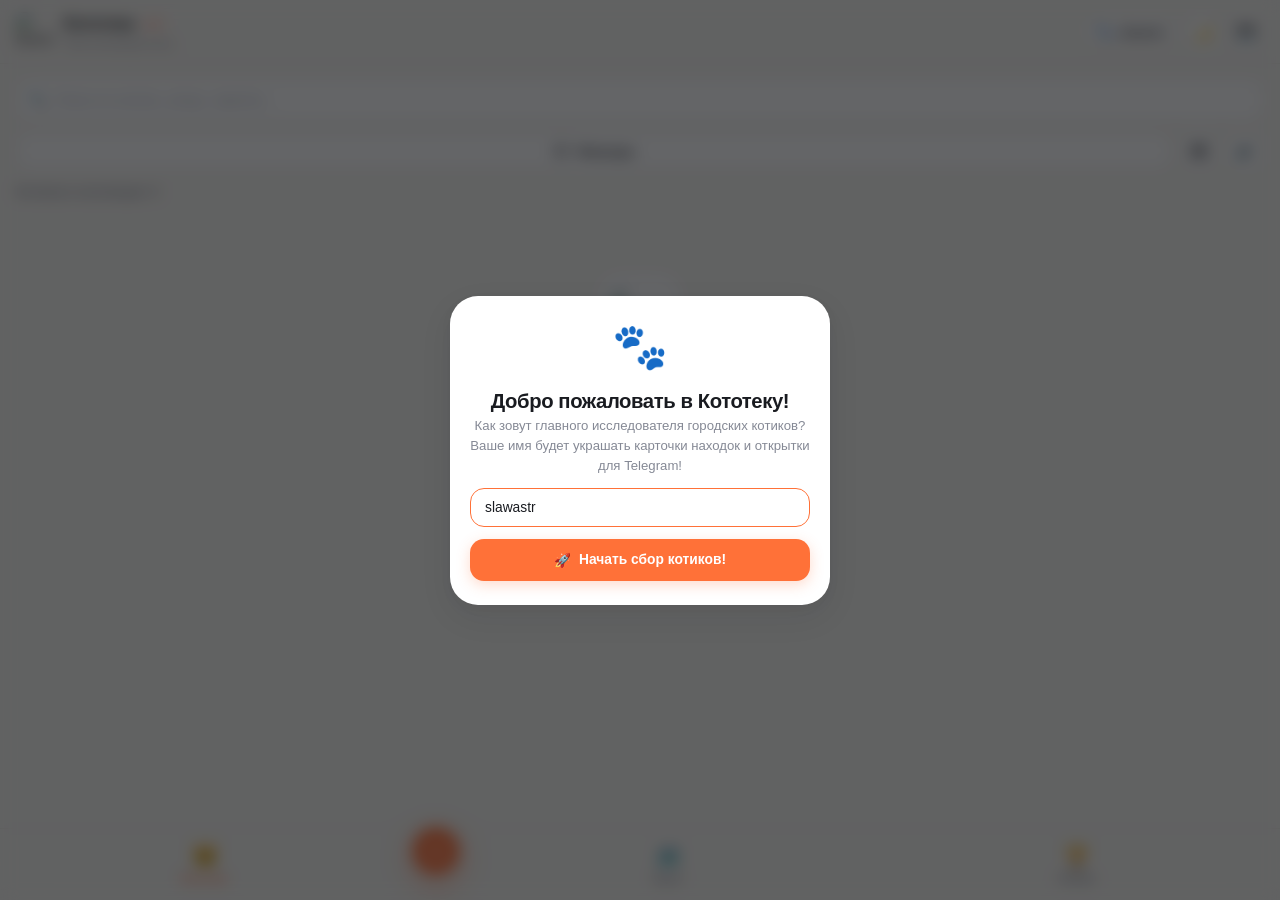
==== commit fe6398be: "Kototeka 2.0: Premium redesign, native filter sheet, retina photo pipeline, and v2.0.0 release" ====
--- a/kototeka/index.html
+++ b/kototeka/index.html
@@ -3,12 +3,12 @@
 <head>
   <meta charset="UTF-8">
   <meta name="viewport" content="width=device-width, initial-scale=1.0, maximum-scale=1.0, user-scalable=no, viewport-fit=cover">
-  <title>Кототека: Охота на котиков</title>
+  <title>Кототека 2.0 — Коллекция городских котов</title>
   
-  <!-- PWA & Android Meta -->
-  <meta name="theme-color" content="#EA580C">
+  <!-- PWA & Mobile Meta -->
+  <meta name="theme-color" content="#F7F5F0" id="themeColorMeta">
   <meta name="apple-mobile-web-app-capable" content="yes">
-  <meta name="apple-mobile-web-app-status-bar-style" content="black-translucent">
+  <meta name="apple-mobile-web-app-status-bar-style" content="default">
   <meta name="apple-mobile-web-app-title" content="Кототека">
   <link rel="manifest" href="./manifest.json">
   <link rel="icon" type="image/svg+xml" href="./icons/cat-icon.svg">
@@ -18,7 +18,7 @@
   <link rel="stylesheet" href="https://unpkg.com/leaflet@1.9.4/dist/leaflet.css" 
         integrity="sha256-p4NxAoJBhIIN+hmNHrzRCf9tD/miZyoHS5obTRR9BMY=" crossorigin="" />
 
-  <!-- App Custom Styles -->
+  <!-- App 2.0 Custom Styles -->
   <link rel="stylesheet" href="./css/app.css">
 </head>
 <body>
@@ -26,60 +26,102 @@
   <!-- Top App Header -->
   <header class="app-header">
     <div class="brand-container">
-      <img src="./icons/cat-icon.svg" alt="Кототека" class="brand-icon">
-      <div>
-        <div class="brand-title">Кототека 🐾</div>
-        <div class="brand-subtitle">Создано slawastr • Охота на котиков</div>
-      </div>
-    </div>
+      <div class="brand-logo-wrap">
+        <img src="./icons/cat-icon.svg" alt="Кототека" class="brand-icon">
+      </div>
+      <div class="brand-titles">
+        <div class="brand-name">
+          <span>Кототека</span>
+          <span class="brand-badge">2.0</span>
+        </div>
+        <div class="brand-tagline">Твоя коллекция котов</div>
+      </div>
+    </div>
+    
     <div class="header-actions">
-      <button id="themeToggleBtn" class="icon-button" title="Тёмная/светлая тема">🌙</button>
-      <button id="soundToggleBtn" class="icon-button" title="Звуки">🔊</button>
-      <button id="exportBackupBtn" class="icon-button" title="Резервная копия (Экспорт)">💾</button>
-      <label for="importBackupInput" class="icon-button" title="Восстановить из файла" style="cursor:pointer;">📂</label>
-      <input type="file" id="importBackupInput" accept=".json" style="display:none;" />
+      <button type="button" id="userProfileBtn" class="header-user-pill" onclick="window.app.promptChangeUsername()" title="Сменить имя котолова">
+        <span class="user-pill-avatar">🐾</span>
+        <span id="usernameDisplay">slawastr</span>
+      </button>
+      <button type="button" id="themeToggleBtn" class="header-icon-btn" title="Сменить тему оформления">
+        <span id="themeToggleIcon">🌙</span>
+      </button>
+      <button type="button" id="backupModalBtn" class="header-icon-btn" onclick="window.app.openBackupModal()" title="Резервное копирование">
+        <span>💾</span>
+      </button>
     </div>
   </header>
 
   <!-- SCREEN 1: Кототека (Gallery Feed) -->
   <main id="galleryScreen" class="tab-screen active">
-    <!-- Search & Filters -->
-    <section class="search-filter-section">
-      <div class="search-input-wrapper">
+    <!-- Controls: Search & Native Filter Button -->
+    <section class="gallery-controls-section">
+      <div class="search-box">
         <span class="search-icon">🔍</span>
         <input type="text" id="catSearchInput" class="search-input" placeholder="Поиск по кличке, улице, заметке...">
-      </div>
-      <div class="filter-chips-container">
-        <button type="button" class="filter-chip active" data-filter="all">Все котики</button>
-        <button type="button" class="filter-chip" data-filter="Рыжий">🦊 Рыжие</button>
-        <button type="button" class="filter-chip" data-filter="Чёрный">🐈‍⬛ Чёрные</button>
-        <button type="button" class="filter-chip" data-filter="Трёхцветный">🌸 Трёхцветные</button>
-        <button type="button" class="filter-chip" data-filter="Полосатый">🐯 Полосатые</button>
-        <button type="button" class="filter-chip" data-filter="Белый">🤍 Белые</button>
-        <button type="button" class="filter-chip" data-filter="Ласковый">💖 Ласковые</button>
-        <button type="button" class="filter-chip" data-filter="Спит">💤 Спящие</button>
-        <button type="button" class="filter-chip" data-filter="Бандит">😎 Бандиты</button>
-        <button type="button" class="filter-chip" data-filter="manual">🗺️ Только ручные метки</button>
+        <button type="button" id="searchClearBtn" class="search-clear-btn" style="display:none;" title="Очистить поиск">✕</button>
+      </div>
+
+      <div class="controls-toolbar">
+        <button type="button" id="openFilterBtn" class="btn-filter-trigger" onclick="window.app.openFilterModal()">
+          <svg class="control-svg" width="16" height="16" viewBox="0 0 24 24" fill="none" stroke="currentColor" stroke-width="2" stroke-linecap="round" stroke-linejoin="round">
+            <line x1="4" y1="21" x2="4" y2="14"></line>
+            <line x1="4" y1="10" x2="4" y2="3"></line>
+            <line x1="12" y1="21" x2="12" y2="12"></line>
+            <line x1="12" y1="8" x2="12" y2="3"></line>
+            <line x1="20" y1="21" x2="20" y2="16"></line>
+            <line x1="20" y1="12" x2="20" y2="3"></line>
+            <line x1="1" y1="14" x2="7" y2="14"></line>
+            <line x1="9" y1="8" x2="15" y2="8"></line>
+            <line x1="17" y1="16" x2="23" y2="16"></line>
+          </svg>
+          <span>Фильтры</span>
+          <span id="activeFilterBadge" class="filter-count-badge" style="display:none;">0</span>
+        </button>
+
+        <button type="button" id="viewToggleBtn" class="btn-tool-icon" onclick="window.app.toggleViewLayout()" title="Переключить вид карточек">
+          <svg id="viewGridIcon" class="control-svg" width="18" height="18" viewBox="0 0 24 24" fill="none" stroke="currentColor" stroke-width="2" stroke-linecap="round" stroke-linejoin="round">
+            <rect x="3" y="3" width="7" height="7" rx="1.5"></rect>
+            <rect x="14" y="3" width="7" height="7" rx="1.5"></rect>
+            <rect x="14" y="14" width="7" height="7" rx="1.5"></rect>
+            <rect x="3" y="14" width="7" height="7" rx="1.5"></rect>
+          </svg>
+          <svg id="viewListIcon" class="control-svg" style="display:none;" width="18" height="18" viewBox="0 0 24 24" fill="none" stroke="currentColor" stroke-width="2" stroke-linecap="round" stroke-linejoin="round">
+            <line x1="8" y1="6" x2="21" y2="6"></line>
+            <line x1="8" y1="12" x2="21" y2="12"></line>
+            <line x1="8" y1="18" x2="21" y2="18"></line>
+            <line x1="3" y1="6" x2="3.01" y2="6"></line>
+            <line x1="3" y1="12" x2="3.01" y2="12"></line>
+            <line x1="3" y1="18" x2="3.01" y2="18"></line>
+          </svg>
+        </button>
+
+        <button type="button" id="soundToggleBtn" class="btn-tool-icon" title="Звуки мурчания">
+          <span id="soundIcon">🔊</span>
+        </button>
       </div>
     </section>
 
-    <!-- Stats Bar -->
-    <div class="collection-stats-bar">
-      <span id="catsCountLabel">Котиков в коллекции: 0</span>
-      <button type="button" id="userProfileBtn" class="btn-secondary" style="padding:4px 10px; font-size:0.75rem;" onclick="window.app.promptChangeUsername()" title="Сменить имя котолова">
-        <span id="usernameDisplay">👤 Котолов: slawastr ✏️</span>
-      </button>
-    </div>
-
-    <!-- Cat Cards Grid -->
-    <div id="catsGrid" class="cats-grid"></div>
+    <!-- Collection Status & Active Tag Bar -->
+    <div class="collection-status-bar">
+      <span id="catsCountLabel" class="collection-count-text">Котиков в коллекции: 0</span>
+      <div id="activeFilterTagsWrap" class="active-tags-row" style="display:none;">
+        <span id="activeFilterDesc" class="active-tag-pill">Фильтр активен</span>
+        <button type="button" class="active-tag-reset" onclick="window.app.resetFilters()">✕ Сбросить</button>
+      </div>
+    </div>
+
+    <!-- Cat Cards Grid (supports .view-grid and .view-cards) -->
+    <div id="catsGrid" class="cats-grid view-grid"></div>
 
     <!-- Empty State -->
     <div id="emptyState" class="empty-state" style="display:none;">
-      <div class="empty-icon">🐈</div>
-      <div class="empty-title">В коллекции пока нет котиков</div>
+      <div class="empty-symbol-wrap">
+        <img src="./icons/cat-icon.svg" alt="Пустая коллекция" class="empty-logo-art">
+      </div>
+      <div class="empty-title">Коллекция пока пуста</div>
       <div class="empty-desc">
-        Гуляйте по городу, нажимайте оранжевую кнопку с плюсом внизу и фотографируйте пушистых друзей!
+        Гуляйте по улицам, встречайте пушистиков и сохраняйте их в личную «Кототеку». Нажмите «+» внизу, чтобы запечатлеть первого кота!
       </div>
       <button type="button" class="btn-secondary" onclick="window.app.loadSampleCats()">
         🐾 Загрузить примеры котиков
@@ -90,8 +132,11 @@
   <!-- SCREEN 2: Карта всех находок -->
   <section id="mapScreen" class="tab-screen">
     <div class="map-floating-bar">
-      <span class="map-stat-text">🗺️ Карта всех встреченных котов</span>
-      <button id="mainMapLocateBtn" class="map-center-btn">
+      <div class="map-header-info">
+        <span class="map-stat-title">Карта встреч</span>
+        <span id="mapCatsCountSub" class="map-stat-sub">Котики на карте города</span>
+      </div>
+      <button type="button" id="mainMapLocateBtn" class="map-action-btn">
         <span>📍 Где я</span>
       </button>
     </div>
@@ -102,23 +147,27 @@
   <section id="achievementsScreen" class="tab-screen">
     <div class="achievements-header">
       <div class="achievements-summary-card">
-        <div>
+        <div class="summary-stat-col">
           <div id="statTotalCats" class="summary-stat-value">0</div>
           <div class="summary-stat-label">Всего котов</div>
         </div>
-        <div>
-          <div id="achUnlockedCount" class="summary-stat-value">0/10</div>
+        <div class="summary-stat-divider"></div>
+        <div class="summary-stat-col">
+          <div id="achUnlockedCount" class="summary-stat-value">0/18</div>
           <div class="summary-stat-label">Ачивок открыто</div>
         </div>
-        <div>
+        <div class="summary-stat-divider"></div>
+        <div class="summary-stat-col">
           <div id="statTopColor" class="summary-stat-value">—</div>
-          <div class="summary-stat-label">Топ окрас</div>
-        </div>
-      </div>
-    </div>
+          <div class="summary-stat-label">Любимый окрас</div>
+        </div>
+      </div>
+    </div>
+
     <div id="achievementsList" class="achievements-list"></div>
-    <div style="text-align:center; padding:24px 0 12px 0; font-size:0.82rem; color:var(--text-subtle);">
-      🐾 «Кототека» создана <b>slawastr</b> • С любовью к уличным котикам
+
+    <div class="achievements-footer-credits">
+      Кототека 2.0 • Создано <b>slawastr</b> • С любовью к уличным котикам
     </div>
   </section>
 
@@ -126,57 +175,57 @@
   <nav class="bottom-nav">
     <button class="nav-item active" data-tab="gallery">
       <span class="nav-icon">🐱</span>
-      <span>Кототека</span>
+      <span class="nav-label">Кототека</span>
     </button>
     
     <div class="fab-container">
-      <button id="fabAddCat" class="fab-button" title="Сфотографировать кота">
-        <span>➕</span>
+      <button id="fabAddCat" class="fab-button" title="Добавить нового котика">
+        <span class="fab-plus-symbol">＋</span>
       </button>
     </div>
 
     <button class="nav-item" data-tab="map">
       <span class="nav-icon">🗺️</span>
-      <span>Карта</span>
+      <span class="nav-label">Карта</span>
     </button>
 
     <button class="nav-item" data-tab="achievements">
       <span class="nav-icon">🏆</span>
-      <span>Ачивки</span>
+      <span class="nav-label">Ачивки</span>
     </button>
   </nav>
 
   <!-- =========================================================================
-       MODAL: Добавить котика
+       MODAL: Добавить котика (Add Cat)
        ========================================================================= -->
   <div id="addCatModal" class="modal-overlay">
     <div class="modal-sheet">
       <div class="modal-header">
-        <h3 class="modal-title"><span>📸</span> Новый пушистик</h3>
+        <h3 class="modal-title"><span>📸</span> Новый котик</h3>
         <button type="button" class="modal-close-btn" onclick="window.app.closeAddCatModal()">✕</button>
       </div>
 
-      <form id="addCatForm" style="display:flex; flex-direction:column; gap:16px;">
+      <form id="addCatForm" class="modal-form-flow">
         <!-- Photo Uploader -->
         <div class="form-group">
-          <label class="form-label"><span>📷</span> Фото кота</label>
+          <label class="form-label"><span>📷</span> Фотография кота</label>
           <div id="photoUploaderBox" class="photo-uploader-box">
             <img id="previewPhotoImg" class="photo-preview-img" style="display:none;" alt="Предпросмотр" />
             <div id="photoUploaderContent" class="photo-uploader-content">
               <span class="photo-uploader-icon">📷</span>
               <span class="photo-uploader-text">Сфотографировать котика</span>
-              <span class="photo-uploader-sub">или загрузить из галереи</span>
+              <span class="photo-uploader-sub">или выбрать из медиатеки</span>
             </div>
           </div>
           <!-- Hidden Native Inputs for Camera and Gallery -->
           <input type="file" id="cameraInput" accept="image/*" capture="environment" style="display:none;" />
           <input type="file" id="galleryInput" accept="image/*" style="display:none;" />
           <div class="photo-actions-row">
-            <button type="button" class="photo-action-btn" onclick="document.getElementById('cameraInput').click()">
+            <button type="button" class="btn-subtle-action" onclick="document.getElementById('cameraInput').click()">
               📸 Открыть камеру
             </button>
-            <button type="button" class="photo-action-btn" onclick="document.getElementById('galleryInput').click()">
-              🖼️ Выбрать из фото
+            <button type="button" class="btn-subtle-action" onclick="document.getElementById('galleryInput').click()">
+              🖼️ Выбрать из галереи
             </button>
           </div>
         </div>
@@ -191,12 +240,12 @@
         <div class="form-group">
           <label class="form-label" for="catDateInput"><span>📅</span> Дата и время встречи</label>
           <input type="datetime-local" id="catDateInput" class="form-input" required>
-          <div id="catDateDetectedNotice" style="display:none; font-size:0.75rem; color:#ea580c; font-weight:600; margin-top:4px;"></div>
+          <div id="catDateDetectedNotice" class="metadata-detected-badge" style="display:none;"></div>
         </div>
 
         <!-- Color Selector Chips -->
         <div class="form-group">
-          <label class="form-label"><span>🎨</span> Окрас</label>
+          <label class="form-label"><span>🎨</span> Окрас шерсти</label>
           <div id="colorChips" class="tag-chips-grid">
             <span class="tag-select-chip selected" data-val="Рыжий">Рыжий</span>
             <span class="tag-select-chip" data-val="Чёрный">Чёрный</span>
@@ -225,9 +274,10 @@
 
         <!-- Geolocation Dual Selector -->
         <div class="geo-section">
-          <div style="display:flex; justify-content:space-between; align-items:center;">
+          <div class="geo-header-row">
             <label class="form-label" style="margin:0;"><span>📍</span> Геолокация находки</label>
           </div>
+          <div id="catGpsDetectedNotice" class="metadata-detected-badge" style="display:none;"></div>
 
           <!-- Mode switcher tab -->
           <div class="geo-mode-switcher">
@@ -244,36 +294,36 @@
             <div class="geo-notice-banner">
               <span>💡</span>
               <div>
-                <b>Обход сбоев GPS:</b> просто ткните в нужное место на карте или перетащите лапку. Работает безотказно даже при спуфинге и глушилках в центре города!
+                <b>Обход сбоев GPS:</b> просто ткните в нужное место на карте или перетащите лапку. Работает безотказно даже при спуфинге в центре города!
               </div>
             </div>
 
             <!-- Address input with search -->
-            <div class="picker-search-bar" style="margin-top:8px;">
+            <div class="picker-search-bar">
               <input type="text" id="manualAddressInput" class="form-input" placeholder="Улица, дом или ориентир (напр. ул. Ленина, 5)" />
-              <button type="button" id="searchAddressBtn" class="btn-secondary" style="white-space:nowrap;">Найти</button>
+              <button type="button" id="searchAddressBtn" class="btn-subtle-action" style="white-space:nowrap;">Найти</button>
             </div>
 
             <!-- Mini Leaflet Picker Map -->
-            <div id="pickerMapContainer"></div>
-            <div style="font-size:0.72rem; color:var(--text-subtle); margin-top:4px; text-align:center;">
+            <div id="pickerMapContainer" class="picker-mini-map"></div>
+            <div class="picker-map-hint">
               👆 Тапните в любую точку карты или потяните маркер
             </div>
           </div>
 
           <!-- Auto GPS Mode Section -->
           <div id="geoAutoControls" style="display:none;">
-            <div class="geo-notice-banner" style="background:#eff6ff; border-color:#bfdbfe; color:#1e40af;">
+            <div class="geo-notice-banner gps-blue">
               <span>📡</span>
               <div>
-                Использует точный датчик GPS смартфона. Если спутники глушатся или показывают аэропорт — переключитесь на «Вручную».
+                Использует спутниковый датчик смартфона. Если спутники глушатся или показывают аэропорт — переключитесь на «Вручную».
               </div>
             </div>
             <button type="button" id="getGpsBtn" class="btn-secondary" style="width:100%; margin-top:8px; justify-content:center;">
-              📡 Определить координаты по GPS
+              📡 Запросить точные координаты GPS
             </button>
-            <div id="gpsStatusText" style="font-size:0.78rem; color:var(--text-muted); margin-top:8px; line-height:1.4;">
-              Нажмите кнопку выше, чтобы запросить геолокацию устройства
+            <div id="gpsStatusText" class="gps-status-info">
+              Нажмите кнопку выше для запроса геолокации
             </div>
           </div>
         </div>
@@ -281,11 +331,11 @@
         <!-- Notes Input -->
         <div class="form-group">
           <label class="form-label" for="catNotesInput"><span>📝</span> Заметки об этой встрече</label>
-          <textarea id="catNotesInput" class="form-textarea" placeholder="Угостили сосиской, дал погладить пузико, сидит у тёплого люка..."></textarea>
+          <textarea id="catNotesInput" class="form-textarea" placeholder="Угостили вкусняшкой, дал погладить пузико, сидит у тёплого люка..."></textarea>
         </div>
 
         <!-- Save Button -->
-        <button type="submit" class="btn-primary">
+        <button type="submit" class="btn-primary" style="margin-top:4px;">
           <span>🐾</span> Добавить котика в коллекцию!
         </button>
       </form>
@@ -293,47 +343,206 @@
   </div>
 
   <!-- =========================================================================
-       MODAL: Просмотр карточки котика
+       MODAL: Панель фильтров и сортировки (Native Bottom Sheet)
+       ========================================================================= -->
+  <div id="filterModal" class="modal-overlay">
+    <div class="modal-sheet filter-sheet">
+      <div class="modal-header">
+        <h3 class="modal-title">Параметры коллекции</h3>
+        <div class="filter-header-actions">
+          <button type="button" id="filterSheetResetBtn" class="btn-text-link" onclick="window.app.resetFilters()">Сбросить</button>
+          <button type="button" class="modal-close-btn" onclick="window.app.closeFilterModal()">✕</button>
+        </div>
+      </div>
+
+      <div class="filter-sheet-body">
+        <!-- 1. Сортировка -->
+        <div class="filter-section-block">
+          <div class="filter-section-title">Сортировка</div>
+          <div class="chip-options-wrap" id="sortFilterChips">
+            <button type="button" class="filter-select-chip selected" data-sort="newest">Сначала новые</button>
+            <button type="button" class="filter-select-chip" data-sort="oldest">Сначала старые</button>
+            <button type="button" class="filter-select-chip" data-sort="nameAsc">По кличке (А-Я)</button>
+            <button type="button" class="filter-select-chip" data-sort="nameDesc">По кличке (Я-А)</button>
+          </div>
+        </div>
+
+        <!-- 2. Окрас -->
+        <div class="filter-section-block">
+          <div class="filter-section-title">Окрас шерсти</div>
+          <div class="chip-options-wrap" id="colorFilterChips">
+            <button type="button" class="filter-select-chip selected" data-color="all">Все окрасы</button>
+            <button type="button" class="filter-select-chip" data-color="Рыжий">Рыжий</button>
+            <button type="button" class="filter-select-chip" data-color="Чёрный">Чёрный</button>
+            <button type="button" class="filter-select-chip" data-color="Трёхцветный">Трёхцветный</button>
+            <button type="button" class="filter-select-chip" data-color="Серый">Серый</button>
+            <button type="button" class="filter-select-chip" data-color="Полосатый">Полосатый</button>
+            <button type="button" class="filter-select-chip" data-color="Белый">Белый</button>
+            <button type="button" class="filter-select-chip" data-color="Сиамский">Сиамский</button>
+            <button type="button" class="filter-select-chip" data-color="Другой">Другой</button>
+          </div>
+        </div>
+
+        <!-- 3. Характер -->
+        <div class="filter-section-block">
+          <div class="filter-section-title">Характер и повадки</div>
+          <div class="chip-options-wrap" id="moodFilterChips">
+            <button type="button" class="filter-select-chip selected" data-mood="all">Любой характер</button>
+            <button type="button" class="filter-select-chip" data-mood="Ласковый">Ласковый</button>
+            <button type="button" class="filter-select-chip" data-mood="Спит">Спит</button>
+            <button type="button" class="filter-select-chip" data-mood="Бандит">Бандит</button>
+            <button type="button" class="filter-select-chip" data-mood="Пугливый">Пугливый</button>
+            <button type="button" class="filter-select-chip" data-mood="Охотник">Охотник</button>
+            <button type="button" class="filter-select-chip" data-mood="Мурчит">Мурчит</button>
+            <button type="button" class="filter-select-chip" data-mood="Важный">Важный</button>
+          </div>
+        </div>
+
+        <!-- 4. Наличие геолокации -->
+        <div class="filter-section-block">
+          <div class="filter-section-title">Геолокация</div>
+          <div class="chip-options-wrap" id="geoFilterChips">
+            <button type="button" class="filter-select-chip selected" data-geo="all">Любой способ</button>
+            <button type="button" class="filter-select-chip" data-geo="auto">📡 По GPS</button>
+            <button type="button" class="filter-select-chip" data-geo="manual">🗺️ Указано вручную</button>
+          </div>
+        </div>
+      </div>
+
+      <div class="filter-sheet-footer">
+        <button type="button" id="applyFiltersBtn" class="btn-primary" style="width:100%; justify-content:center;" onclick="window.app.applyFiltersAndClose()">
+          Показать котиков
+        </button>
+      </div>
+    </div>
+  </div>
+
+  <!-- =========================================================================
+       MODAL: Просмотр карточки котика (Cat Detail Modal)
        ========================================================================= -->
   <div id="catDetailModal" class="modal-overlay">
-    <div class="modal-sheet">
+    <div class="modal-sheet cat-detail-sheet">
       <div class="modal-header">
         <h3 id="detailCatName" class="modal-title">Барсик</h3>
         <button type="button" class="modal-close-btn" onclick="window.app.closeCatDetailModal()">✕</button>
       </div>
 
-      <img id="detailCatPhoto" class="cat-detail-hero" src="" alt="Фото кота">
-
-      <div style="display:flex; flex-direction:column; gap:10px;">
-        <div style="display:flex; align-items:center; justify-content:space-between; flex-wrap:wrap; gap:6px;">
-          <div id="detailCatDate" style="font-size:0.82rem; color:var(--text-subtle);"></div>
-          <button type="button" class="btn-secondary" style="padding:3px 9px; font-size:0.75rem;" onclick="window.app.editCatDate()">📅 Изменить дату</button>
-        </div>
-        <div id="detailCatLocation" style="font-size:0.92rem; font-weight:600; color:var(--text-main); display:flex; align-items:center; flex-wrap:wrap;"></div>
-        
-        <div id="detailCatTags" class="cat-card-tags"></div>
-
-        <div id="detailCatNotes" style="font-size:0.88rem; line-height:1.5; background:#fff7ed; border-left:3px solid var(--primary); padding:10px 14px; border-radius:0 var(--radius-md) var(--radius-md) 0;"></div>
+      <!-- Hero Photo with tap to fullscreen -->
+      <div class="detail-photo-wrapper" onclick="window.app.openFullscreenPhoto()">
+        <img id="detailCatPhoto" class="cat-detail-hero" src="" alt="Фото кота">
+        <div class="detail-photo-zoom-hint">🔍 Нажмите для оригинала</div>
+        <div id="detailPhotoGeoBadge" class="detail-photo-geo-badge">📍 GPS</div>
+      </div>
+
+      <!-- Details Info Block -->
+      <div class="detail-content-flow">
+        <div class="detail-meta-row">
+          <div id="detailCatDate" class="detail-date-label"></div>
+          <button type="button" class="btn-subtle-action" style="padding:4px 10px; font-size:0.76rem;" onclick="window.app.openEditCatModal()">
+            ✏️ Редактировать
+          </button>
+        </div>
+
+        <div id="detailCatLocation" class="detail-location-row"></div>
+        <div id="detailCatTags" class="detail-tags-row"></div>
+
+        <div id="detailCatNotes" class="detail-notes-card"></div>
       </div>
 
       <!-- Telegram Share & Postcard Generation -->
-      <div style="display:flex; flex-direction:column; gap:8px; margin-top:8px;">
-        <button type="button" class="btn-primary" style="padding:11px 14px; font-size:0.92rem; background:linear-gradient(135deg, #2AABEE, #229ED9);" onclick="window.app.shareToTelegram()">
+      <div class="detail-primary-actions">
+        <button type="button" class="btn-telegram-share" onclick="window.app.shareToTelegram()">
           <span>✈️</span> Поделиться в Telegram
         </button>
-        <button type="button" class="btn-secondary" style="justify-content:center; padding:10px 14px; font-size:0.85rem;" onclick="window.app.downloadCatCard()">
-          <span>🖼️</span> Скачать открытку с котиком (PNG)
-        </button>
-      </div>
-
-      <div class="cat-detail-actions" style="margin-top:8px;">
-        <a id="detailOpenMapBtn" href="#" target="_blank" class="btn-secondary" style="flex:1; justify-content:center; text-decoration:none;">
-          🗺️ Открыть на карте
+        <button type="button" class="btn-postcard-action" onclick="window.app.downloadCatCard()">
+          <span>🖼️</span> Создать открытку (PNG)
+        </button>
+      </div>
+
+      <div class="cat-detail-footer-actions">
+        <a id="detailOpenMapBtn" href="#" target="_blank" class="btn-subtle-action" style="flex:1; justify-content:center; text-decoration:none;">
+          🗺️ Показать на карте
         </a>
         <button type="button" class="btn-outline-danger" onclick="window.app.deleteCurrentCat()">
           🗑️ Удалить
         </button>
       </div>
+    </div>
+  </div>
+
+  <!-- =========================================================================
+       MODAL: Полноэкранный просмотр оригинального фото (Fullscreen Viewer)
+       ========================================================================= -->
+  <div id="fullscreenPhotoModal" class="fullscreen-photo-modal">
+    <div class="fullscreen-photo-header">
+      <div id="fullscreenCatTitle" class="fullscreen-photo-title">Фото котика</div>
+      <button type="button" class="fullscreen-close-btn" onclick="window.app.closeFullscreenPhoto()">✕</button>
+    </div>
+    <div class="fullscreen-photo-viewport" onclick="window.app.closeFullscreenPhoto()">
+      <img id="fullscreenImg" src="" alt="Оригинальное фото" class="fullscreen-photo-img" onclick="event.stopPropagation()">
+    </div>
+  </div>
+
+  <!-- =========================================================================
+       MODAL: Редактировать карточку котика (Edit Cat)
+       ========================================================================= -->
+  <div id="editCatModal" class="modal-overlay">
+    <div class="modal-sheet">
+      <div class="modal-header">
+        <h3 class="modal-title">✏️ Редактировать</h3>
+        <button type="button" class="modal-close-btn" onclick="window.app.closeEditCatModal()">✕</button>
+      </div>
+
+      <form id="editCatForm" class="modal-form-flow">
+        <div class="form-group">
+          <label class="form-label" for="editCatNameInput">Кличка / Описание</label>
+          <input type="text" id="editCatNameInput" class="form-input" required>
+        </div>
+
+        <div class="form-group">
+          <label class="form-label" for="editCatDateInput">Дата и время встречи</label>
+          <input type="datetime-local" id="editCatDateInput" class="form-input" required>
+        </div>
+
+        <div class="form-group">
+          <label class="form-label" for="editCatAddressInput">Место встречи / Адрес</label>
+          <input type="text" id="editCatAddressInput" class="form-input" placeholder="Улица, дом или парк">
+        </div>
+
+        <div class="form-group">
+          <label class="form-label">Окрас</label>
+          <div id="editColorChips" class="tag-chips-grid">
+            <span class="tag-select-chip" data-val="Рыжий">Рыжий</span>
+            <span class="tag-select-chip" data-val="Чёрный">Чёрный</span>
+            <span class="tag-select-chip" data-val="Трёхцветный">Трёхцветный</span>
+            <span class="tag-select-chip" data-val="Серый">Серый</span>
+            <span class="tag-select-chip" data-val="Полосатый">Полосатый</span>
+            <span class="tag-select-chip" data-val="Белый">Белый</span>
+            <span class="tag-select-chip" data-val="Сиамский">Сиамский</span>
+            <span class="tag-select-chip" data-val="Другой">Другой</span>
+          </div>
+        </div>
+
+        <div class="form-group">
+          <label class="form-label">Характер</label>
+          <div id="editMoodChips" class="tag-chips-grid">
+            <span class="tag-select-chip" data-val="Ласковый">Ласковый</span>
+            <span class="tag-select-chip" data-val="Спит">Спит</span>
+            <span class="tag-select-chip" data-val="Бандит">Бандит</span>
+            <span class="tag-select-chip" data-val="Пугливый">Пугливый</span>
+            <span class="tag-select-chip" data-val="Охотник">Охотник</span>
+            <span class="tag-select-chip" data-val="Мурчит">Мурчит</span>
+            <span class="tag-select-chip" data-val="Важный">Важный</span>
+          </div>
+        </div>
+
+        <div class="form-group">
+          <label class="form-label" for="editCatNotesInput">Заметки</label>
+          <textarea id="editCatNotesInput" class="form-textarea" rows="3"></textarea>
+        </div>
+
+        <button type="submit" class="btn-primary" style="margin-top:6px;">Сохранить изменения</button>
+      </form>
     </div>
   </div>
 
@@ -347,13 +556,13 @@
         <button type="button" class="modal-close-btn" onclick="document.getElementById('postcardModal').classList.remove('open')">✕</button>
       </div>
 
-      <img id="postcardPreviewImg" style="width:100%; border-radius:14px; box-shadow:0 4px 14px rgba(0,0,0,0.15); margin-top:6px;" alt="Открытка с котиком">
-
-      <div style="display:flex; flex-direction:column; gap:8px; margin-top:10px;">
+      <img id="postcardPreviewImg" class="postcard-preview-frame" alt="Открытка с котиком">
+
+      <div class="postcard-actions-block">
         <button type="button" class="btn-primary" onclick="window.app.savePostcardToDevice()">
-          <span>💾</span> Сохранить открытку в Галерею
-        </button>
-        <button type="button" class="btn-secondary" style="justify-content:center; padding:10px 14px;" onclick="window.app.sharePostcardToTelegram()">
+          <span>💾</span> Сохранить в Галерею
+        </button>
+        <button type="button" class="btn-telegram-share" style="justify-content:center;" onclick="window.app.sharePostcardToTelegram()">
           <span>✈️</span> Отправить в Telegram
         </button>
       </div>
@@ -361,19 +570,45 @@
   </div>
 
   <!-- =========================================================================
+       MODAL: Резервная копия (Backup & Restore)
+       ========================================================================= -->
+  <div id="backupModal" class="modal-overlay">
+    <div class="modal-sheet" style="max-width:400px;">
+      <div class="modal-header">
+        <h3 class="modal-title">Резервная копия</h3>
+        <button type="button" class="modal-close-btn" onclick="window.app.closeBackupModal()">✕</button>
+      </div>
+
+      <p class="modal-description-text">
+        Вы можете сохранить всю вашу коллекцию котиков (включая фотографии и заметки) в один JSON-файл или восстановить данные на новом телефоне.
+      </p>
+
+      <div style="display:flex; flex-direction:column; gap:10px; margin-top:14px;">
+        <button type="button" class="btn-primary" onclick="window.app.exportBackup()">
+          💾 Экспорт коллекции (Скачать JSON)
+        </button>
+        <label for="importBackupInput" class="btn-secondary" style="justify-content:center; cursor:pointer;">
+          📂 Восстановить из файла
+        </label>
+        <input type="file" id="importBackupInput" accept=".json" style="display:none;" />
+      </div>
+    </div>
+  </div>
+
+  <!-- =========================================================================
        MODAL: Приветствие и выбор имени при первом входе
        ========================================================================= -->
   <div id="welcomeUserModal" class="modal-overlay">
-    <div class="modal-sheet" style="max-width:380px; text-align:center;">
-      <div style="font-size:3rem; margin-bottom:8px;">🐾</div>
-      <h3 class="modal-title" style="justify-content:center; font-size:1.3rem;">Добро пожаловать в Кототеку!</h3>
-      <p style="font-size:0.88rem; color:var(--text-subtle); margin:8px 0 16px; line-height:1.4;">
-        Как вас зовут, исследователь городских котиков? Ваше имя будет украшать карточки находок и открытки для Telegram!
+    <div class="modal-sheet welcome-sheet">
+      <div class="welcome-badge-icon">🐾</div>
+      <h3 class="modal-title" style="justify-content:center; font-size:1.35rem; font-weight:800;">Добро пожаловать в Кототеку!</h3>
+      <p class="modal-description-text">
+        Как зовут главного исследователя городских котиков? Ваше имя будет украшать карточки находок и открытки для Telegram!
       </p>
 
-      <form id="welcomeUserForm" style="display:flex; flex-direction:column; gap:12px;">
+      <form id="welcomeUserForm" style="display:flex; flex-direction:column; gap:12px; margin-top:12px;">
         <input type="text" id="welcomeUsernameInput" class="form-input" placeholder="Ваше имя или позывной..." maxlength="30" required autofocus />
-        <button type="submit" class="btn-primary" style="justify-content:center; padding:12px;">
+        <button type="submit" class="btn-primary" style="justify-content:center; padding:13px;">
           <span>🚀</span> Начать сбор котиков!
         </button>
       </form>
--- a/kototeka/css/app.css
+++ b/kototeka/css/app.css
@@ -1,104 +1,187 @@
-/* ==========================================================================
-   Kototeka App Styling (Cozy Warm Theme)
-   ========================================================================== */
+/**
+ * Кототека 2.0 — Premium Apple-inspired Design System
+ * Clean typography, milky warm palette, native-first components
+ */
 
 :root {
-  --primary: #ea580c;
-  --primary-hover: #c2410c;
-  --primary-light: #ffedd5;
-  --primary-glow: rgba(234, 88, 12, 0.25);
-  
-  --bg-main: #fffaf5;
-  --bg-card: #ffffff;
-  --bg-surface: #fed7aa22;
-  
-  --text-main: #1e293b;
-  --text-muted: #64748b;
-  --text-subtle: #94a3b8;
-  
-  --accent-amber: #f59e0b;
-  --accent-green: #10b981;
-  --accent-rose: #f43f5e;
-  --accent-blue: #0284c7;
-  
-  --border-light: #f1f5f9;
-  --border-card: #fed7aa55;
-  
-  --shadow-sm: 0 1px 3px rgba(0,0,0,0.05);
-  --shadow-md: 0 4px 14px rgba(234, 88, 12, 0.08), 0 2px 6px rgba(0,0,0,0.04);
-  --shadow-lg: 0 10px 25px -3px rgba(234, 88, 12, 0.12), 0 4px 8px -2px rgba(0,0,0,0.04);
-  --shadow-modal: 0 20px 40px -6px rgba(0,0,0,0.22);
-  
+  /* Light Theme Palette */
+  --bg-main: #F7F5F0;
+  --bg-surface: #FFFFFF;
+  --bg-elevated: #FFFFFF;
+  --bg-subtle: #EFECE6;
+  --bg-glass: rgba(247, 245, 240, 0.88);
+  --bg-sheet: #FFFFFF;
+
+  --text-primary: #191B20;
+  --text-secondary: #858995;
+  --text-tertiary: #A6ABB7;
+  --text-inverse: #FFFFFF;
+
+  --accent: #FF7138;
+  --accent-hover: #F25F22;
+  --accent-light: #FFF1EB;
+  --accent-glass: rgba(255, 113, 56, 0.12);
+
+  --border-subtle: #E9E7E2;
+  --border-strong: #DCD8D0;
+
+  /* Elevation Shadows */
+  --shadow-sm: 0 1px 3px rgba(25, 27, 32, 0.04), 0 1px 2px rgba(25, 27, 32, 0.02);
+  --shadow-md: 0 4px 12px rgba(25, 27, 32, 0.06), 0 1px 3px rgba(25, 27, 32, 0.03);
+  --shadow-lg: 0 12px 32px rgba(25, 27, 32, 0.08), 0 4px 12px rgba(25, 27, 32, 0.04);
+  --shadow-fab: 0 8px 24px rgba(255, 113, 56, 0.35);
+
+  /* Geometry */
   --radius-sm: 8px;
   --radius-md: 14px;
   --radius-lg: 20px;
   --radius-xl: 28px;
   --radius-full: 9999px;
-  
-  --bottom-nav-height: 68px;
-  --safe-bottom: env(safe-area-inset-bottom, 16px);
-}
-
-* {
+
+  /* Layout Heights & Safe Areas */
+  --header-height: 64px;
+  --bottom-nav-height: 72px;
+  --safe-top: env(safe-area-inset-top, 0px);
+  --safe-bottom: env(safe-area-inset-bottom, 0px);
+
+  /* Transitions */
+  --spring-ease: cubic-bezier(0.16, 1, 0.3, 1);
+  --fast-ease: cubic-bezier(0.2, 0, 0, 1);
+}
+
+/* Dark Theme Overrides */
+body.dark-mode {
+  --bg-main: #121316;
+  --bg-surface: #1B1D22;
+  --bg-elevated: #24262E;
+  --bg-subtle: #202229;
+  --bg-glass: rgba(18, 19, 22, 0.90);
+  --bg-sheet: #1B1D22;
+
+  --text-primary: #F5F6F8;
+  --text-secondary: #8E929E;
+  --text-tertiary: #606470;
+  --text-inverse: #121316;
+
+  --accent: #FF7138;
+  --accent-hover: #FF824C;
+  --accent-light: rgba(255, 113, 56, 0.15);
+  --accent-glass: rgba(255, 113, 56, 0.18);
+
+  --border-subtle: #272A32;
+  --border-strong: #363A45;
+
+  --shadow-sm: 0 1px 3px rgba(0, 0, 0, 0.25);
+  --shadow-md: 0 4px 16px rgba(0, 0, 0, 0.35);
+  --shadow-lg: 0 16px 40px rgba(0, 0, 0, 0.50);
+  --shadow-fab: 0 8px 24px rgba(255, 113, 56, 0.40);
+}
+
+/* Reset and Base Styles */
+*, *::before, *::after {
   box-sizing: border-box;
   margin: 0;
   padding: 0;
   -webkit-tap-highlight-color: transparent;
-  font-family: -apple-system, BlinkMacSystemFont, "Segoe UI", Roboto, "Helvetica Neue", Arial, sans-serif;
-}
-
-body {
+}
+
+html, body {
+  width: 100%;
+  height: 100%;
+  overflow-x: hidden;
   background-color: var(--bg-main);
-  color: var(--text-main);
-  min-height: 100vh;
-  display: flex;
-  flex-direction: column;
-  overflow-x: hidden;
-  position: relative;
-  padding-bottom: calc(var(--bottom-nav-height) + var(--safe-bottom) + 20px);
-}
-
-/* App Header */
+  color: var(--text-primary);
+  font-family: -apple-system, BlinkMacSystemFont, "SF Pro Display", "SF Pro Text", -apple-system-subheadline, "Segoe UI", Roboto, Helvetica, Arial, sans-serif;
+  font-size: 15px;
+  line-height: 1.45;
+  -webkit-font-smoothing: antialiased;
+  -moz-osx-font-smoothing: grayscale;
+}
+
+button, input, textarea, select {
+  font-family: inherit;
+  font-size: inherit;
+  color: inherit;
+  border: none;
+  outline: none;
+  background: none;
+}
+
+/* =========================================================================
+   Top App Header
+   ========================================================================= */
 .app-header {
   position: sticky;
   top: 0;
-  z-index: 50;
-  background: rgba(255, 250, 245, 0.92);
-  backdrop-filter: blur(12px);
-  -webkit-backdrop-filter: blur(12px);
-  border-bottom: 1px solid var(--border-card);
-  padding: 12px 18px;
+  left: 0;
+  right: 0;
+  height: calc(var(--header-height) + var(--safe-top));
+  padding-top: var(--safe-top);
+  padding-left: 16px;
+  padding-right: 16px;
+  background: var(--bg-glass);
+  backdrop-filter: blur(20px);
+  -webkit-backdrop-filter: blur(20px);
+  border-bottom: 1px solid var(--border-subtle);
   display: flex;
   align-items: center;
   justify-content: space-between;
+  z-index: 100;
+  transition: background-color 0.25s, border-color 0.25s;
 }
 
 .brand-container {
   display: flex;
   align-items: center;
   gap: 10px;
+}
+
+.brand-logo-wrap {
+  width: 38px;
+  height: 38px;
+  border-radius: var(--radius-sm);
+  display: flex;
+  align-items: center;
+  justify-content: center;
+  flex-shrink: 0;
+  box-shadow: var(--shadow-sm);
 }
 
 .brand-icon {
   width: 38px;
   height: 38px;
-  border-radius: var(--radius-md);
-  box-shadow: 0 4px 10px var(--primary-glow);
-}
-
-.brand-title {
-  font-size: 1.25rem;
+  border-radius: var(--radius-sm);
+  display: block;
+}
+
+.brand-titles {
+  display: flex;
+  flex-direction: column;
+}
+
+.brand-name {
+  font-size: 1.12rem;
   font-weight: 800;
-  color: var(--primary);
   letter-spacing: -0.02em;
   display: flex;
   align-items: center;
-  gap: 4px;
-}
-
-.brand-subtitle {
+  gap: 6px;
+  color: var(--text-primary);
+}
+
+.brand-badge {
+  font-size: 0.65rem;
+  font-weight: 800;
+  color: var(--accent);
+  background: var(--accent-light);
+  padding: 1px 6px;
+  border-radius: var(--radius-full);
+  letter-spacing: 0.04em;
+}
+
+.brand-tagline {
   font-size: 0.72rem;
-  color: var(--text-muted);
+  color: var(--text-secondary);
   font-weight: 500;
 }
 
@@ -108,307 +191,1255 @@
   gap: 8px;
 }
 
-.icon-button {
-  background: var(--bg-card);
-  border: 1px solid var(--border-card);
+.header-user-pill {
+  display: inline-flex;
+  align-items: center;
+  gap: 6px;
+  background: var(--bg-surface);
+  border: 1px solid var(--border-subtle);
+  padding: 4px 10px;
   border-radius: var(--radius-full);
+  font-size: 0.78rem;
+  font-weight: 600;
+  color: var(--text-primary);
+  cursor: pointer;
+  box-shadow: var(--shadow-sm);
+  transition: all 0.2s var(--fast-ease);
+  max-width: 140px;
+}
+
+.header-user-pill:active {
+  transform: scale(0.96);
+  background: var(--bg-subtle);
+}
+
+.user-pill-avatar {
+  font-size: 0.85rem;
+}
+
+#usernameDisplay {
+  white-space: nowrap;
+  overflow: hidden;
+  text-overflow: ellipsis;
+}
+
+.header-icon-btn {
   width: 36px;
   height: 36px;
+  border-radius: var(--radius-full);
+  background: var(--bg-surface);
+  border: 1px solid var(--border-subtle);
   display: flex;
   align-items: center;
   justify-content: center;
   font-size: 1rem;
   cursor: pointer;
-  transition: all 0.2s ease;
-  color: var(--text-main);
   box-shadow: var(--shadow-sm);
-}
-
-.icon-button:active {
+  transition: all 0.2s var(--fast-ease);
+}
+
+.header-icon-btn:active {
   transform: scale(0.92);
-  background: var(--primary-light);
-}
-
-/* Tab Screens */
+  background: var(--bg-subtle);
+}
+
+/* =========================================================================
+   Tab Screens
+   ========================================================================= */
 .tab-screen {
   display: none;
-  padding: 16px;
-  max-width: 800px;
-  margin: 0 auto;
-  width: 100%;
+  min-height: calc(100vh - var(--header-height) - var(--bottom-nav-height));
+  padding-bottom: calc(var(--bottom-nav-height) + var(--safe-bottom) + 30px);
 }
 
 .tab-screen.active {
   display: block;
 }
 
-#mapScreen.active {
-  display: flex;
-  flex-direction: column;
-  padding: 0;
-  max-width: 100%;
-  height: calc(100vh - 65px - var(--bottom-nav-height) - var(--safe-bottom));
+#mapScreen {
+  height: calc(100vh - var(--header-height) - var(--bottom-nav-height));
+  padding-bottom: 0;
   position: relative;
 }
 
-/* Search and Filters */
-.search-filter-section {
-  display: flex;
-  flex-direction: column;
-  gap: 12px;
-  margin-bottom: 18px;
-}
-
-.search-input-wrapper {
+/* =========================================================================
+   Main Screen: Gallery & Controls
+   ========================================================================= */
+.gallery-controls-section {
+  padding: 14px 16px 8px 16px;
+  display: flex;
+  flex-direction: column;
+  gap: 10px;
+}
+
+.search-box {
   position: relative;
   display: flex;
   align-items: center;
+  background: var(--bg-surface);
+  border: 1px solid var(--border-subtle);
+  border-radius: var(--radius-md);
+  padding: 0 12px;
+  box-shadow: var(--shadow-sm);
+  transition: border-color 0.2s;
+}
+
+.search-box:focus-within {
+  border-color: var(--accent);
 }
 
 .search-icon {
-  position: absolute;
-  left: 14px;
-  color: var(--text-subtle);
-  font-size: 1rem;
+  font-size: 0.95rem;
+  color: var(--text-tertiary);
+  margin-right: 8px;
+  display: flex;
+  align-items: center;
 }
 
 .search-input {
   width: 100%;
-  padding: 12px 14px 12px 42px;
-  background: var(--bg-card);
-  border: 1px solid var(--border-card);
-  border-radius: var(--radius-lg);
-  font-size: 0.95rem;
-  color: var(--text-main);
+  height: 42px;
+  font-size: 0.92rem;
+  color: var(--text-primary);
+}
+
+.search-input::placeholder {
+  color: var(--text-tertiary);
+}
+
+.search-clear-btn {
+  font-size: 0.85rem;
+  color: var(--text-tertiary);
+  cursor: pointer;
+  padding: 4px 6px;
+}
+
+/* Controls Toolbar (Filter button + View toggle + Sound) */
+.controls-toolbar {
+  display: flex;
+  align-items: center;
+  gap: 8px;
+}
+
+.btn-filter-trigger {
+  flex-grow: 1;
+  height: 38px;
+  display: inline-flex;
+  align-items: center;
+  justify-content: center;
+  gap: 8px;
+  background: var(--bg-surface);
+  border: 1px solid var(--border-subtle);
+  border-radius: var(--radius-md);
+  color: var(--text-primary);
+  font-weight: 600;
+  font-size: 0.85rem;
+  cursor: pointer;
   box-shadow: var(--shadow-sm);
-  outline: none;
-  transition: border-color 0.2s, box-shadow 0.2s;
-}
-
-.search-input:focus {
-  border-color: var(--primary);
-  box-shadow: 0 0 0 3px var(--primary-glow);
-}
-
-.filter-chips-container {
-  display: flex;
+  transition: all 0.2s var(--fast-ease);
+}
+
+.btn-filter-trigger:active {
+  transform: scale(0.98);
+  background: var(--bg-subtle);
+}
+
+.filter-count-badge {
+  background: var(--accent);
+  color: #FFFFFF;
+  font-size: 0.72rem;
+  font-weight: 800;
+  border-radius: var(--radius-full);
+  min-width: 18px;
+  height: 18px;
+  display: inline-flex;
+  align-items: center;
+  justify-content: center;
+  padding: 0 5px;
+}
+
+.btn-tool-icon {
+  width: 38px;
+  height: 38px;
+  display: inline-flex;
+  align-items: center;
+  justify-content: center;
+  background: var(--bg-surface);
+  border: 1px solid var(--border-subtle);
+  border-radius: var(--radius-md);
+  color: var(--text-primary);
+  cursor: pointer;
+  box-shadow: var(--shadow-sm);
+  transition: all 0.2s var(--fast-ease);
+  flex-shrink: 0;
+}
+
+.btn-tool-icon:active {
+  transform: scale(0.94);
+  background: var(--bg-subtle);
+}
+
+.control-svg {
+  display: block;
+}
+
+/* Status & Active Filter Bar */
+.collection-status-bar {
+  padding: 6px 16px 10px 16px;
+  display: flex;
+  align-items: center;
+  justify-content: space-between;
+  flex-wrap: wrap;
   gap: 8px;
-  overflow-x: auto;
-  padding-bottom: 4px;
-  scrollbar-width: none;
-  -webkit-overflow-scrolling: touch;
-}
-
-.filter-chips-container::-webkit-scrollbar {
-  display: none;
-}
-
-.filter-chip {
-  flex-shrink: 0;
-  padding: 6px 14px;
-  background: var(--bg-card);
-  border: 1px solid var(--border-card);
+}
+
+.collection-count-text {
+  font-size: 0.82rem;
+  font-weight: 600;
+  color: var(--text-secondary);
+}
+
+.active-tags-row {
+  display: flex;
+  align-items: center;
+  gap: 6px;
+}
+
+.active-tag-pill {
+  font-size: 0.75rem;
+  font-weight: 600;
+  background: var(--accent-light);
+  color: var(--accent);
+  padding: 2px 8px;
   border-radius: var(--radius-full);
-  font-size: 0.82rem;
-  font-weight: 600;
-  color: var(--text-muted);
-  cursor: pointer;
-  transition: all 0.2s;
-  box-shadow: var(--shadow-sm);
-}
-
-.filter-chip.active {
-  background: var(--primary);
-  color: white;
-  border-color: var(--primary);
-  box-shadow: 0 3px 10px var(--primary-glow);
-}
-
-/* Cat Gallery Grid */
-.collection-stats-bar {
-  display: flex;
-  justify-content: space-between;
-  align-items: center;
-  margin-bottom: 14px;
-  font-size: 0.88rem;
-  font-weight: 700;
-  color: var(--text-muted);
-}
-
+}
+
+.active-tag-reset {
+  font-size: 0.75rem;
+  font-weight: 600;
+  color: var(--text-secondary);
+  cursor: pointer;
+  text-decoration: underline;
+  padding: 2px 4px;
+}
+
+/* =========================================================================
+   Cat Cards Grid (Supports 2-col Grid and 1-col Card List)
+   ========================================================================= */
 .cats-grid {
+  padding: 0 16px;
   display: grid;
-  grid-template-columns: repeat(auto-fill, minmax(160px, 1fr));
-  gap: 14px;
-}
-
-@media (min-width: 500px) {
-  .cats-grid {
-    grid-template-columns: repeat(auto-fill, minmax(180px, 1fr));
-    gap: 16px;
-  }
-}
-
+  transition: all 0.3s var(--spring-ease);
+}
+
+/* 2-column Grid View (Default) */
+.cats-grid.view-grid {
+  grid-template-columns: repeat(2, minmax(0, 1fr));
+  gap: 12px;
+}
+
+/* 1-column Large Card View */
+.cats-grid.view-cards {
+  grid-template-columns: 1fr;
+  gap: 16px;
+  max-width: 600px;
+  margin: 0 auto;
+}
+
+/* Cat Card Container */
 .cat-card {
-  background: var(--bg-card);
-  border: 1px solid var(--border-card);
+  background: var(--bg-surface);
+  border: 1px solid var(--border-subtle);
   border-radius: var(--radius-lg);
   overflow: hidden;
-  box-shadow: var(--shadow-md);
-  transition: transform 0.25s cubic-bezier(0.2, 0.8, 0.2, 1), box-shadow 0.25s;
-  cursor: pointer;
-  display: flex;
-  flex-direction: column;
-  position: relative;
+  box-shadow: var(--shadow-sm);
+  display: flex;
+  flex-direction: column;
+  cursor: pointer;
+  transition: transform 0.25s var(--spring-ease), box-shadow 0.25s;
 }
 
 .cat-card:active {
   transform: scale(0.97);
 }
 
+/* Photo Thumbnail Section */
 .cat-card-img-wrap {
+  position: relative;
   width: 100%;
   aspect-ratio: 1 / 1;
-  position: relative;
-  background: #f1f5f9;
+  background: var(--bg-subtle);
   overflow: hidden;
+}
+
+.cats-grid.view-cards .cat-card-img-wrap {
+  aspect-ratio: 4 / 3;
 }
 
 .cat-card-img {
   width: 100%;
   height: 100%;
   object-fit: cover;
-  transition: transform 0.4s ease;
+  display: block;
+  transition: transform 0.4s var(--spring-ease);
+  background-color: var(--bg-subtle);
 }
 
 .cat-card:hover .cat-card-img {
-  transform: scale(1.05);
-}
-
-.cat-card-mode-badge {
+  transform: scale(1.03);
+}
+
+/* Geo mode badge over image */
+.cat-card-geo-tag {
   position: absolute;
   top: 8px;
   right: 8px;
+  background: rgba(18, 19, 22, 0.65);
+  backdrop-filter: blur(8px);
+  -webkit-backdrop-filter: blur(8px);
+  color: #FFFFFF;
+  font-size: 0.68rem;
+  font-weight: 600;
   padding: 3px 7px;
-  background: rgba(255, 255, 255, 0.88);
-  backdrop-filter: blur(4px);
   border-radius: var(--radius-full);
-  font-size: 0.68rem;
-  font-weight: 700;
-  box-shadow: 0 2px 6px rgba(0,0,0,0.12);
   display: flex;
   align-items: center;
   gap: 3px;
-}
-
-.cat-card-info {
-  padding: 10px 12px;
-  display: flex;
-  flex-direction: column;
-  gap: 4px;
+  pointer-events: none;
+}
+
+/* Card Body */
+.cat-card-body {
+  padding: 10px 12px 12px 12px;
+  display: flex;
+  flex-direction: column;
+  gap: 6px;
   flex-grow: 1;
 }
 
 .cat-card-name {
   font-size: 0.96rem;
   font-weight: 700;
-  color: var(--text-main);
+  letter-spacing: -0.01em;
+  color: var(--text-primary);
   white-space: nowrap;
   overflow: hidden;
   text-overflow: ellipsis;
 }
 
-.cat-card-tags {
-  display: flex;
+.cat-card-pill-row {
+  display: flex;
+  flex-wrap: wrap;
   gap: 4px;
-  flex-wrap: wrap;
-  margin-top: 2px;
-}
-
-.tag-badge {
+}
+
+.cat-pill {
   font-size: 0.68rem;
+  font-weight: 600;
+  background: var(--bg-subtle);
+  color: var(--text-secondary);
   padding: 2px 7px;
-  background: var(--primary-light);
-  color: var(--primary);
   border-radius: var(--radius-sm);
-  font-weight: 600;
-}
-
-.cat-card-meta {
+}
+
+.cat-pill.color-pill {
+  background: var(--accent-light);
+  color: var(--accent);
+}
+
+.cat-card-footer-meta {
   display: flex;
   align-items: center;
   justify-content: space-between;
-  margin-top: 6px;
+  margin-top: 4px;
   font-size: 0.72rem;
-  color: var(--text-subtle);
-}
-
-.cat-card-loc {
-  display: flex;
-  align-items: center;
-  gap: 3px;
+  color: var(--text-secondary);
+  gap: 6px;
+}
+
+.cat-card-address {
   white-space: nowrap;
   overflow: hidden;
   text-overflow: ellipsis;
-  max-width: 65%;
+  flex-grow: 1;
 }
 
 /* Empty State */
 .empty-state {
+  display: flex;
+  flex-direction: column;
+  align-items: center;
+  justify-content: center;
   text-align: center;
-  padding: 40px 20px;
-  display: flex;
-  flex-direction: column;
-  align-items: center;
-  gap: 12px;
-  background: var(--bg-card);
+  padding: 60px 24px;
+  max-width: 400px;
+  margin: 0 auto;
+}
+
+.empty-symbol-wrap {
+  width: 90px;
+  height: 90px;
   border-radius: var(--radius-xl);
-  border: 1px dashed var(--border-card);
-  margin-top: 20px;
-}
-
-.empty-icon {
-  font-size: 3.5rem;
-  animation: gentle-wobble 3s infinite ease-in-out;
+  background: var(--bg-surface);
+  border: 1px solid var(--border-subtle);
+  display: flex;
+  align-items: center;
+  justify-content: center;
+  box-shadow: var(--shadow-md);
+  margin-bottom: 20px;
+}
+
+.empty-logo-art {
+  width: 58px;
+  height: 58px;
+  border-radius: var(--radius-md);
 }
 
 .empty-title {
-  font-size: 1.15rem;
-  font-weight: 700;
-  color: var(--text-main);
+  font-size: 1.25rem;
+  font-weight: 800;
+  letter-spacing: -0.02em;
+  color: var(--text-primary);
+  margin-bottom: 8px;
 }
 
 .empty-desc {
   font-size: 0.88rem;
-  color: var(--text-muted);
-  max-width: 320px;
+  color: var(--text-secondary);
+  line-height: 1.5;
+  margin-bottom: 20px;
+}
+
+/* =========================================================================
+   Bottom Navigation
+   ========================================================================= */
+.bottom-nav {
+  position: fixed;
+  bottom: 0;
+  left: 0;
+  right: 0;
+  height: calc(var(--bottom-nav-height) + var(--safe-bottom));
+  padding-bottom: var(--safe-bottom);
+  background: var(--bg-glass);
+  backdrop-filter: blur(24px);
+  -webkit-backdrop-filter: blur(24px);
+  border-top: 1px solid var(--border-subtle);
+  display: flex;
+  align-items: center;
+  justify-content: space-around;
+  z-index: 100;
+  transition: background-color 0.25s, border-color 0.25s;
+}
+
+.nav-item {
+  flex: 1;
+  display: flex;
+  flex-direction: column;
+  align-items: center;
+  justify-content: center;
+  gap: 3px;
+  color: var(--text-secondary);
+  cursor: pointer;
+  transition: all 0.2s;
+  padding: 6px 0;
+}
+
+.nav-item .nav-icon {
+  font-size: 1.35rem;
+  transition: transform 0.2s var(--spring-ease);
+}
+
+.nav-item .nav-label {
+  font-size: 0.70rem;
+  font-weight: 600;
+  letter-spacing: -0.01em;
+}
+
+.nav-item.active {
+  color: var(--accent);
+}
+
+.nav-item.active .nav-icon {
+  transform: translateY(-2px) scale(1.12);
+}
+
+/* Center Floating Add Button */
+.fab-container {
+  position: relative;
+  width: 56px;
+  height: 56px;
+  display: flex;
+  align-items: center;
+  justify-content: center;
+  top: -14px;
+}
+
+.fab-button {
+  width: 54px;
+  height: 54px;
+  border-radius: var(--radius-full);
+  background: var(--accent);
+  color: #FFFFFF;
+  box-shadow: var(--shadow-fab);
+  border: 3px solid var(--bg-main);
+  display: flex;
+  align-items: center;
+  justify-content: center;
+  cursor: pointer;
+  transition: all 0.25s var(--spring-ease);
+}
+
+.fab-button:active {
+  transform: scale(0.92);
+}
+
+.fab-plus-symbol {
+  font-size: 1.6rem;
+  font-weight: 300;
+  line-height: 1;
+}
+
+/* =========================================================================
+   Buttons & Common UI Components
+   ========================================================================= */
+.btn-primary {
+  display: inline-flex;
+  align-items: center;
+  justify-content: center;
+  gap: 8px;
+  background: var(--accent);
+  color: #FFFFFF;
+  border-radius: var(--radius-md);
+  padding: 12px 18px;
+  font-weight: 700;
+  font-size: 0.92rem;
+  cursor: pointer;
+  box-shadow: 0 4px 14px rgba(255, 113, 56, 0.25);
+  transition: all 0.2s var(--fast-ease);
+}
+
+.btn-primary:active {
+  transform: scale(0.97);
+  background: var(--accent-hover);
+}
+
+.btn-secondary {
+  display: inline-flex;
+  align-items: center;
+  justify-content: center;
+  gap: 8px;
+  background: var(--bg-surface);
+  color: var(--text-primary);
+  border: 1px solid var(--border-subtle);
+  border-radius: var(--radius-md);
+  padding: 11px 18px;
+  font-weight: 600;
+  font-size: 0.88rem;
+  cursor: pointer;
+  box-shadow: var(--shadow-sm);
+  transition: all 0.2s var(--fast-ease);
+}
+
+.btn-secondary:active {
+  transform: scale(0.97);
+  background: var(--bg-subtle);
+}
+
+.btn-subtle-action {
+  display: inline-flex;
+  align-items: center;
+  gap: 6px;
+  background: var(--bg-subtle);
+  color: var(--text-primary);
+  padding: 6px 12px;
+  border-radius: var(--radius-md);
+  font-size: 0.82rem;
+  font-weight: 600;
+  cursor: pointer;
+  transition: all 0.2s;
+}
+
+.btn-subtle-action:active {
+  transform: scale(0.96);
+}
+
+.btn-telegram-share {
+  display: inline-flex;
+  align-items: center;
+  justify-content: center;
+  gap: 8px;
+  background: linear-gradient(135deg, #2AABEE, #229ED9);
+  color: #FFFFFF;
+  border-radius: var(--radius-md);
+  padding: 12px 18px;
+  font-weight: 700;
+  font-size: 0.92rem;
+  cursor: pointer;
+  box-shadow: 0 4px 14px rgba(42, 171, 238, 0.25);
+  transition: all 0.2s var(--fast-ease);
+}
+
+.btn-telegram-share:active {
+  transform: scale(0.97);
+}
+
+.btn-postcard-action {
+  display: inline-flex;
+  align-items: center;
+  justify-content: center;
+  gap: 8px;
+  background: var(--bg-surface);
+  border: 1px solid var(--border-subtle);
+  color: var(--text-primary);
+  border-radius: var(--radius-md);
+  padding: 11px 18px;
+  font-weight: 600;
+  font-size: 0.88rem;
+  cursor: pointer;
+  box-shadow: var(--shadow-sm);
+  transition: all 0.2s;
+}
+
+.btn-postcard-action:active {
+  transform: scale(0.97);
+  background: var(--bg-subtle);
+}
+
+.btn-outline-danger {
+  display: inline-flex;
+  align-items: center;
+  justify-content: center;
+  gap: 6px;
+  background: transparent;
+  color: #EF4444;
+  border: 1px solid rgba(239, 68, 68, 0.25);
+  border-radius: var(--radius-md);
+  padding: 8px 14px;
+  font-weight: 600;
+  font-size: 0.82rem;
+  cursor: pointer;
+  transition: all 0.2s;
+}
+
+.btn-outline-danger:active {
+  background: rgba(239, 68, 68, 0.08);
+}
+
+.btn-text-link {
+  color: var(--accent);
+  font-weight: 600;
+  font-size: 0.86rem;
+  cursor: pointer;
+  background: none;
+}
+
+/* =========================================================================
+   Modals & Native Bottom Sheets
+   ========================================================================= */
+.modal-overlay {
+  position: fixed;
+  inset: 0;
+  background: rgba(18, 19, 22, 0.65);
+  backdrop-filter: blur(8px);
+  -webkit-backdrop-filter: blur(8px);
+  z-index: 500;
+  display: flex;
+  align-items: flex-end;
+  justify-content: center;
+  opacity: 0;
+  pointer-events: none;
+  transition: opacity 0.25s var(--fast-ease);
+}
+
+.modal-overlay.open {
+  opacity: 1;
+  pointer-events: auto;
+}
+
+.modal-sheet {
+  width: 100%;
+  max-width: 520px;
+  max-height: 90vh;
+  overflow-y: auto;
+  background: var(--bg-sheet);
+  border-radius: var(--radius-xl) var(--radius-xl) 0 0;
+  box-shadow: var(--shadow-lg);
+  padding: 18px 20px 24px 20px;
+  transform: translateY(100%);
+  transition: transform 0.35s var(--spring-ease);
+  display: flex;
+  flex-direction: column;
+}
+
+@media (min-width: 640px) {
+  .modal-overlay {
+    align-items: center;
+    padding: 24px;
+  }
+  .modal-sheet {
+    border-radius: var(--radius-xl);
+    transform: scale(0.95) translateY(12px);
+  }
+  .modal-overlay.open .modal-sheet {
+    transform: scale(1) translateY(0);
+  }
+}
+
+.modal-overlay.open .modal-sheet {
+  transform: translateY(0);
+}
+
+.modal-header {
+  display: flex;
+  align-items: center;
+  justify-content: space-between;
+  padding-bottom: 14px;
+  border-bottom: 1px solid var(--border-subtle);
+  margin-bottom: 16px;
+  flex-shrink: 0;
+}
+
+.modal-title {
+  font-size: 1.15rem;
+  font-weight: 800;
+  letter-spacing: -0.02em;
+  color: var(--text-primary);
+  display: flex;
+  align-items: center;
+  gap: 8px;
+}
+
+.modal-close-btn {
+  width: 32px;
+  height: 32px;
+  border-radius: var(--radius-full);
+  background: var(--bg-subtle);
+  color: var(--text-secondary);
+  font-size: 0.95rem;
+  display: flex;
+  align-items: center;
+  justify-content: center;
+  cursor: pointer;
+  transition: all 0.2s;
+}
+
+.modal-close-btn:active {
+  transform: scale(0.92);
+}
+
+.modal-description-text {
+  font-size: 0.88rem;
+  color: var(--text-secondary);
+  line-height: 1.5;
+}
+
+/* =========================================================================
+   Filter Bottom Sheet Specifics
+   ========================================================================= */
+.filter-sheet {
+  padding-bottom: 20px;
+}
+
+.filter-header-actions {
+  display: flex;
+  align-items: center;
+  gap: 12px;
+}
+
+.filter-sheet-body {
+  display: flex;
+  flex-direction: column;
+  gap: 18px;
+  overflow-y: auto;
+  max-height: 60vh;
+  padding-right: 4px;
+}
+
+.filter-section-block {
+  display: flex;
+  flex-direction: column;
+  gap: 8px;
+}
+
+.filter-section-title {
+  font-size: 0.82rem;
+  font-weight: 700;
+  text-transform: uppercase;
+  letter-spacing: 0.04em;
+  color: var(--text-secondary);
+}
+
+.chip-options-wrap {
+  display: flex;
+  flex-wrap: wrap;
+  gap: 6px;
+}
+
+.filter-select-chip {
+  padding: 6px 12px;
+  border-radius: var(--radius-full);
+  background: var(--bg-subtle);
+  color: var(--text-primary);
+  font-size: 0.82rem;
+  font-weight: 600;
+  cursor: pointer;
+  transition: all 0.2s var(--fast-ease);
+  border: 1px solid transparent;
+}
+
+.filter-select-chip:active {
+  transform: scale(0.96);
+}
+
+.filter-select-chip.selected {
+  background: var(--accent);
+  color: #FFFFFF;
+}
+
+.filter-sheet-footer {
+  margin-top: 18px;
+  padding-top: 14px;
+  border-top: 1px solid var(--border-subtle);
+}
+
+/* =========================================================================
+   Cat Detail Modal & Hero Photo
+   ========================================================================= */
+.cat-detail-sheet {
+  max-width: 540px;
+}
+
+.detail-photo-wrapper {
+  position: relative;
+  width: 100%;
+  aspect-ratio: 4 / 3;
+  border-radius: var(--radius-md);
+  overflow: hidden;
+  background: var(--bg-subtle);
+  cursor: pointer;
+}
+
+.cat-detail-hero {
+  width: 100%;
+  height: 100%;
+  object-fit: cover;
+  display: block;
+}
+
+.detail-photo-zoom-hint {
+  position: absolute;
+  bottom: 8px;
+  left: 8px;
+  background: rgba(18, 19, 22, 0.70);
+  backdrop-filter: blur(6px);
+  -webkit-backdrop-filter: blur(6px);
+  color: #FFFFFF;
+  font-size: 0.70rem;
+  font-weight: 600;
+  padding: 3px 8px;
+  border-radius: var(--radius-full);
+  pointer-events: none;
+}
+
+.detail-photo-geo-badge {
+  position: absolute;
+  top: 8px;
+  right: 8px;
+  background: rgba(18, 19, 22, 0.70);
+  backdrop-filter: blur(6px);
+  -webkit-backdrop-filter: blur(6px);
+  color: #FFFFFF;
+  font-size: 0.70rem;
+  font-weight: 600;
+  padding: 3px 8px;
+  border-radius: var(--radius-full);
+}
+
+.detail-content-flow {
+  display: flex;
+  flex-direction: column;
+  gap: 10px;
+  margin-top: 12px;
+}
+
+.detail-meta-row {
+  display: flex;
+  align-items: center;
+  justify-content: space-between;
+}
+
+.detail-date-label {
+  font-size: 0.82rem;
+  color: var(--text-secondary);
+}
+
+.detail-location-row {
+  font-size: 0.94rem;
+  font-weight: 600;
+  color: var(--text-primary);
+  display: flex;
+  align-items: center;
+  gap: 6px;
+}
+
+.detail-tags-row {
+  display: flex;
+  flex-wrap: wrap;
+  gap: 6px;
+}
+
+.detail-notes-card {
+  font-size: 0.88rem;
+  line-height: 1.5;
+  background: var(--bg-subtle);
+  border-left: 3px solid var(--accent);
+  padding: 10px 14px;
+  border-radius: 0 var(--radius-md) var(--radius-md) 0;
+  color: var(--text-primary);
+}
+
+.detail-primary-actions {
+  display: flex;
+  flex-direction: column;
+  gap: 8px;
+  margin-top: 14px;
+}
+
+.cat-detail-footer-actions {
+  display: flex;
+  align-items: center;
+  gap: 10px;
+  margin-top: 10px;
+}
+
+/* =========================================================================
+   Fullscreen Photo Viewer
+   ========================================================================= */
+.fullscreen-photo-modal {
+  position: fixed;
+  inset: 0;
+  background: #000000;
+  z-index: 1000;
+  display: none;
+  flex-direction: column;
+  align-items: center;
+  justify-content: center;
+  opacity: 0;
+  transition: opacity 0.25s;
+}
+
+.fullscreen-photo-modal.open {
+  display: flex;
+  opacity: 1;
+}
+
+.fullscreen-photo-header {
+  position: absolute;
+  top: var(--safe-top);
+  left: 0;
+  right: 0;
+  padding: 14px 18px;
+  display: flex;
+  align-items: center;
+  justify-content: space-between;
+  color: #FFFFFF;
+  z-index: 10;
+}
+
+.fullscreen-photo-title {
+  font-size: 1rem;
+  font-weight: 700;
+}
+
+.fullscreen-close-btn {
+  width: 38px;
+  height: 38px;
+  border-radius: var(--radius-full);
+  background: rgba(255, 255, 255, 0.2);
+  color: #FFFFFF;
+  font-size: 1.1rem;
+  display: flex;
+  align-items: center;
+  justify-content: center;
+  cursor: pointer;
+}
+
+.fullscreen-photo-viewport {
+  width: 100%;
+  height: 100%;
+  display: flex;
+  align-items: center;
+  justify-content: center;
+  padding: 20px;
+}
+
+.fullscreen-photo-img {
+  max-width: 100%;
+  max-height: 90vh;
+  object-fit: contain;
+  border-radius: var(--radius-sm);
+  box-shadow: 0 10px 40px rgba(0,0,0,0.8);
+}
+
+/* =========================================================================
+   Forms, Inputs & Uploader
+   ========================================================================= */
+.modal-form-flow {
+  display: flex;
+  flex-direction: column;
+  gap: 16px;
+}
+
+.form-group {
+  display: flex;
+  flex-direction: column;
+  gap: 6px;
+}
+
+.form-label {
+  font-size: 0.82rem;
+  font-weight: 700;
+  color: var(--text-secondary);
+  display: flex;
+  align-items: center;
+  gap: 6px;
+}
+
+.form-input, .form-textarea {
+  width: 100%;
+  background: var(--bg-subtle);
+  border: 1px solid var(--border-subtle);
+  border-radius: var(--radius-md);
+  padding: 11px 14px;
+  color: var(--text-primary);
+  font-size: 0.92rem;
+  transition: border-color 0.2s, background-color 0.2s;
+}
+
+.form-input:focus, .form-textarea:focus {
+  border-color: var(--accent);
+  background: var(--bg-surface);
+}
+
+.form-textarea {
+  resize: vertical;
+  min-height: 70px;
+}
+
+/* Photo Uploader Box */
+.photo-uploader-box {
+  width: 100%;
+  height: 190px;
+  background: var(--bg-subtle);
+  border: 2px dashed var(--border-strong);
+  border-radius: var(--radius-lg);
+  overflow: hidden;
+  display: flex;
+  align-items: center;
+  justify-content: center;
+  cursor: pointer;
+  position: relative;
+  transition: border-color 0.2s;
+}
+
+.photo-uploader-box:hover {
+  border-color: var(--accent);
+}
+
+.photo-uploader-content {
+  display: flex;
+  flex-direction: column;
+  align-items: center;
+  text-align: center;
+  padding: 16px;
+}
+
+.photo-uploader-icon {
+  font-size: 2.2rem;
+  margin-bottom: 6px;
+}
+
+.photo-uploader-text {
+  font-size: 0.92rem;
+  font-weight: 700;
+  color: var(--text-primary);
+}
+
+.photo-uploader-sub {
+  font-size: 0.78rem;
+  color: var(--text-secondary);
+  margin-top: 2px;
+}
+
+.photo-preview-img {
+  width: 100%;
+  height: 100%;
+  object-fit: cover;
+  display: block;
+}
+
+.photo-actions-row {
+  display: flex;
+  gap: 8px;
+  margin-top: 8px;
+}
+
+.photo-actions-row .btn-subtle-action {
+  flex: 1;
+  justify-content: center;
+  padding: 9px 12px;
+}
+
+/* Tag Select Chips */
+.tag-chips-grid {
+  display: flex;
+  flex-wrap: wrap;
+  gap: 6px;
+}
+
+.tag-select-chip {
+  padding: 6px 12px;
+  background: var(--bg-subtle);
+  border-radius: var(--radius-full);
+  font-size: 0.82rem;
+  font-weight: 600;
+  color: var(--text-primary);
+  cursor: pointer;
+  transition: all 0.2s;
+  border: 1px solid transparent;
+}
+
+.tag-select-chip:active {
+  transform: scale(0.96);
+}
+
+.tag-select-chip.selected {
+  background: var(--accent);
+  color: #FFFFFF;
+}
+
+/* Geolocation Section */
+.geo-section {
+  display: flex;
+  flex-direction: column;
+  gap: 8px;
+  background: var(--bg-surface);
+  border: 1px solid var(--border-subtle);
+  border-radius: var(--radius-lg);
+  padding: 14px;
+}
+
+.geo-mode-switcher {
+  display: flex;
+  background: var(--bg-subtle);
+  border-radius: var(--radius-md);
+  padding: 3px;
+  gap: 4px;
+}
+
+.geo-mode-btn {
+  flex: 1;
+  padding: 7px 10px;
+  border-radius: calc(var(--radius-md) - 2px);
+  font-size: 0.80rem;
+  font-weight: 600;
+  color: var(--text-secondary);
+  cursor: pointer;
+  transition: all 0.2s var(--fast-ease);
+}
+
+.geo-mode-btn.active {
+  background: var(--bg-surface);
+  color: var(--text-primary);
+  box-shadow: var(--shadow-sm);
+}
+
+.geo-notice-banner {
+  display: flex;
+  gap: 8px;
+  padding: 10px 12px;
+  background: var(--bg-subtle);
+  border-radius: var(--radius-md);
+  font-size: 0.78rem;
+  color: var(--text-secondary);
   line-height: 1.4;
-}
-
-.btn-secondary {
-  padding: 8px 16px;
-  background: var(--primary-light);
-  color: var(--primary);
-  border: 1px solid var(--border-card);
-  border-radius: var(--radius-full);
-  font-weight: 700;
-  font-size: 0.85rem;
-  cursor: pointer;
-  transition: all 0.2s;
-  display: inline-flex;
-  align-items: center;
-  gap: 6px;
-}
-
-.btn-secondary:active {
-  transform: scale(0.96);
-}
-
-/* Map Screen Elements */
+  margin-top: 8px;
+}
+
+.geo-notice-banner.gps-blue {
+  background: rgba(42, 171, 238, 0.12);
+  color: #0284c7;
+}
+
+.picker-search-bar {
+  display: flex;
+  gap: 8px;
+  margin-top: 8px;
+}
+
+.picker-mini-map {
+  width: 100%;
+  height: 170px;
+  border-radius: var(--radius-md);
+  overflow: hidden;
+  margin-top: 8px;
+  border: 1px solid var(--border-subtle);
+}
+
+.picker-map-hint {
+  font-size: 0.72rem;
+  color: var(--text-secondary);
+  margin-top: 4px;
+  text-align: center;
+}
+
+.metadata-detected-badge {
+  font-size: 0.76rem;
+  color: var(--accent);
+  background: var(--accent-light);
+  border-radius: var(--radius-sm);
+  padding: 5px 10px;
+  margin-top: 4px;
+  font-weight: 600;
+}
+
+/* =========================================================================
+   Postcard Modal & Preview
+   ========================================================================= */
+.postcard-preview-frame {
+  width: 100%;
+  border-radius: var(--radius-md);
+  box-shadow: var(--shadow-md);
+  margin-top: 8px;
+  display: block;
+}
+
+.postcard-actions-block {
+  display: flex;
+  flex-direction: column;
+  gap: 8px;
+  margin-top: 14px;
+}
+
+/* =========================================================================
+   Welcome Modal
+   ========================================================================= */
+.welcome-sheet {
+  max-width: 380px;
+  text-align: center;
+}
+
+.welcome-badge-icon {
+  font-size: 3rem;
+  margin-bottom: 8px;
+}
+
+/* =========================================================================
+   Map Screen
+   ========================================================================= */
 #mainMapContainer {
   width: 100%;
   height: 100%;
-  flex-grow: 1;
-  background: #f8fafc;
 }
 
 .map-floating-bar {
@@ -417,45 +1448,52 @@
   left: 14px;
   right: 14px;
   z-index: 400;
-  background: rgba(255, 255, 255, 0.94);
-  backdrop-filter: blur(8px);
-  padding: 8px 14px;
+  background: var(--bg-glass);
+  backdrop-filter: blur(16px);
+  -webkit-backdrop-filter: blur(16px);
+  padding: 10px 14px;
   border-radius: var(--radius-lg);
   box-shadow: var(--shadow-md);
   display: flex;
   align-items: center;
   justify-content: space-between;
-  border: 1px solid var(--border-card);
-}
-
-.map-stat-text {
-  font-size: 0.86rem;
-  font-weight: 700;
-  color: var(--text-main);
-}
-
-.map-center-btn {
-  background: var(--primary);
-  color: white;
-  border: none;
+  border: 1px solid var(--border-subtle);
+}
+
+.map-header-info {
+  display: flex;
+  flex-direction: column;
+}
+
+.map-stat-title {
+  font-size: 0.88rem;
+  font-weight: 800;
+  color: var(--text-primary);
+}
+
+.map-stat-sub {
+  font-size: 0.72rem;
+  color: var(--text-secondary);
+}
+
+.map-action-btn {
+  background: var(--accent);
+  color: #FFFFFF;
   border-radius: var(--radius-full);
-  padding: 6px 12px;
+  padding: 6px 14px;
   font-size: 0.82rem;
   font-weight: 700;
   cursor: pointer;
-  display: flex;
-  align-items: center;
-  gap: 4px;
-  box-shadow: 0 2px 8px var(--primary-glow);
-}
-
-/* Custom Map Pins */
-.custom-cat-icon {
-  background: transparent;
-  border: none;
-}
-
-.cat-map-pin {
+  box-shadow: var(--shadow-sm);
+  transition: all 0.2s;
+}
+
+.map-action-btn:active {
+  transform: scale(0.94);
+}
+
+/* Map Custom Pins & Popups */
+.custom-map-cat-pin {
   width: 44px;
   height: 52px;
   position: relative;
@@ -463,868 +1501,246 @@
   flex-direction: column;
   align-items: center;
   cursor: pointer;
-  transition: transform 0.2s cubic-bezier(0.175, 0.885, 0.32, 1.275);
-}
-
-.cat-map-pin:hover {
-  transform: scale(1.15) translateY(-4px);
-  z-index: 1000;
-}
-
-.pin-inner {
-  width: 40px;
-  height: 40px;
-  border-radius: 50%;
-  background: white;
-  border: 3px solid var(--primary);
-  box-shadow: 0 4px 10px rgba(0,0,0,0.25);
+}
+
+.map-pin-bubble {
+  width: 42px;
+  height: 42px;
+  border-radius: var(--radius-full);
+  border: 3px solid #FFFFFF;
+  background: var(--accent);
   overflow: hidden;
-  display: flex;
-  align-items: center;
-  justify-content: center;
-}
-
-.pin-inner img {
+  box-shadow: 0 4px 12px rgba(0, 0, 0, 0.3);
+  display: flex;
+  align-items: center;
+  justify-content: center;
+}
+
+.map-pin-img {
   width: 100%;
   height: 100%;
   object-fit: cover;
 }
 
-.pin-tip {
+.map-pin-arrow {
   width: 0;
   height: 0;
   border-left: 6px solid transparent;
   border-right: 6px solid transparent;
-  border-top: 8px solid var(--primary);
+  border-top: 8px solid #FFFFFF;
   margin-top: -1px;
 }
 
-.cat-map-popup {
-  padding: 6px;
-  display: flex;
-  flex-direction: column;
-  gap: 8px;
-}
-
 .cat-bubble-popup .leaflet-popup-content-wrapper {
-  border-radius: var(--radius-lg);
+  background: var(--bg-surface);
+  color: var(--text-primary);
+  border-radius: var(--radius-md);
   box-shadow: var(--shadow-lg);
-  padding: 4px;
+  padding: 0;
+  overflow: hidden;
 }
 
 .cat-bubble-popup .leaflet-popup-content {
-  margin: 6px;
-}
-
-.popup-thumb {
+  margin: 0;
+  padding: 0;
+}
+
+.popup-cat-card {
+  width: 220px;
+  display: flex;
+  flex-direction: column;
+  cursor: pointer;
+}
+
+.popup-cat-img {
   width: 100%;
-  height: 120px;
-  background-size: cover;
-  background-position: center;
-  border-radius: var(--radius-md);
-}
-
-.popup-name {
-  font-size: 1rem;
-  font-weight: 800;
-  color: var(--text-main);
-  margin: 0;
-}
-
-.popup-date, .popup-addr {
-  font-size: 0.75rem;
-  color: var(--text-muted);
-}
-
-.popup-btn {
-  margin-top: 4px;
-  width: 100%;
-  padding: 6px;
-  background: var(--primary);
-  color: white;
-  border: none;
-  border-radius: var(--radius-md);
-  font-size: 0.82rem;
+  height: 110px;
+  object-fit: cover;
+}
+
+.popup-cat-info {
+  padding: 8px 10px;
+}
+
+.popup-cat-title {
+  font-size: 0.90rem;
   font-weight: 700;
-  cursor: pointer;
-}
-
-/* Bottom Navigation */
-.bottom-nav {
-  position: fixed;
-  bottom: 0;
-  left: 0;
-  right: 0;
-  height: var(--bottom-nav-height);
-  padding-bottom: var(--safe-bottom);
-  background: rgba(255, 255, 255, 0.95);
-  backdrop-filter: blur(14px);
-  -webkit-backdrop-filter: blur(14px);
-  border-top: 1px solid var(--border-card);
-  display: flex;
-  align-items: center;
-  justify-content: space-around;
-  z-index: 100;
-  box-shadow: 0 -4px 15px rgba(0,0,0,0.03);
-}
-
-.nav-item {
-  flex: 1;
-  display: flex;
-  flex-direction: column;
-  align-items: center;
-  gap: 3px;
-  color: var(--text-subtle);
+  color: var(--text-primary);
+}
+
+.popup-cat-addr {
   font-size: 0.72rem;
-  font-weight: 600;
-  cursor: pointer;
-  transition: all 0.2s;
-  padding: 6px 0;
-  background: transparent;
-  border: none;
-}
-
-.nav-item.active {
-  color: var(--primary);
-}
-
-.nav-icon {
-  font-size: 1.35rem;
-  transition: transform 0.2s;
-}
-
-.nav-item.active .nav-icon {
-  transform: scale(1.15) translateY(-2px);
-}
-
-/* Floating Action Button (Add Cat) */
-.fab-container {
-  position: relative;
-  width: 60px;
-  height: 60px;
-  display: flex;
-  align-items: center;
-  justify-content: center;
-  top: -16px;
-}
-
-.fab-button {
-  width: 58px;
-  height: 58px;
-  border-radius: 50%;
-  background: linear-gradient(135deg, #ff8a5c, #ea580c);
-  color: white;
-  border: 4px solid var(--bg-main);
-  box-shadow: 0 6px 18px var(--primary-glow);
-  display: flex;
-  align-items: center;
-  justify-content: center;
-  font-size: 1.6rem;
-  cursor: pointer;
-  transition: all 0.2s cubic-bezier(0.175, 0.885, 0.32, 1.275);
-}
-
-.fab-button:active {
-  transform: scale(0.92);
-}
-
-/* Achievements Screen */
+  color: var(--text-secondary);
+  white-space: nowrap;
+  overflow: hidden;
+  text-overflow: ellipsis;
+}
+
+/* =========================================================================
+   Achievements Screen
+   ========================================================================= */
 .achievements-header {
-  margin-bottom: 16px;
+  padding: 14px 16px 8px 16px;
 }
 
 .achievements-summary-card {
-  background: linear-gradient(135deg, #fff7ed, #ffedd5);
-  border: 1px solid #fed7aa;
+  background: var(--bg-surface);
+  border: 1px solid var(--border-subtle);
   border-radius: var(--radius-lg);
   padding: 16px;
-  display: grid;
-  grid-template-columns: repeat(3, 1fr);
-  gap: 12px;
+  display: flex;
+  align-items: center;
+  justify-content: space-around;
+  box-shadow: var(--shadow-sm);
+}
+
+.summary-stat-col {
   text-align: center;
-  margin-bottom: 20px;
-  box-shadow: var(--shadow-sm);
+  flex: 1;
 }
 
 .summary-stat-value {
-  font-size: 1.4rem;
+  font-size: 1.45rem;
   font-weight: 800;
-  color: var(--primary);
+  letter-spacing: -0.02em;
+  color: var(--accent);
 }
 
 .summary-stat-label {
   font-size: 0.72rem;
-  color: var(--text-muted);
-  font-weight: 600;
+  font-weight: 600;
+  color: var(--text-secondary);
   margin-top: 2px;
 }
 
+.summary-stat-divider {
+  width: 1px;
+  height: 36px;
+  background: var(--border-subtle);
+}
+
 .achievements-list {
-  display: flex;
-  flex-direction: column;
+  padding: 8px 16px;
+  display: flex;
+  flex-direction: column;
+  gap: 10px;
+}
+
+.ach-card {
+  background: var(--bg-surface);
+  border: 1px solid var(--border-subtle);
+  border-radius: var(--radius-md);
+  padding: 12px 14px;
+  display: flex;
+  align-items: center;
   gap: 12px;
-}
-
-.ach-card {
-  background: var(--bg-card);
-  border: 1px solid var(--border-card);
-  border-radius: var(--radius-md);
-  padding: 14px;
-  display: flex;
-  align-items: center;
-  gap: 14px;
   box-shadow: var(--shadow-sm);
   transition: all 0.2s;
 }
 
 .ach-card.locked {
-  opacity: 0.55;
+  opacity: 0.60;
   filter: grayscale(0.85);
-  background: #f8fafc;
-}
-
-.ach-card-icon {
-  width: 48px;
-  height: 48px;
-  border-radius: 50%;
-  background: var(--primary-light);
-  display: flex;
-  align-items: center;
-  justify-content: center;
-  font-size: 1.5rem;
+}
+
+.ach-card-icon-wrap {
+  width: 44px;
+  height: 44px;
+  border-radius: var(--radius-md);
+  background: var(--accent-light);
+  display: flex;
+  align-items: center;
+  justify-content: center;
+  font-size: 1.4rem;
   flex-shrink: 0;
 }
 
-.ach-card.locked .ach-card-icon {
-  background: #e2e8f0;
+.ach-card.locked .ach-card-icon-wrap {
+  background: var(--bg-subtle);
 }
 
 .ach-card-info {
   flex-grow: 1;
 }
 
+.ach-card-title-row {
+  display: flex;
+  align-items: center;
+  justify-content: space-between;
+}
+
 .ach-card-title {
-  font-size: 0.95rem;
+  font-size: 0.92rem;
   font-weight: 700;
-  color: var(--text-main);
-  display: flex;
-  align-items: center;
-  justify-content: space-between;
+  color: var(--text-primary);
+}
+
+.ach-card-badge {
+  font-size: 0.70rem;
+  font-weight: 700;
+  color: var(--accent);
 }
 
 .ach-card-desc {
   font-size: 0.78rem;
-  color: var(--text-muted);
+  color: var(--text-secondary);
   margin-top: 2px;
 }
 
-.ach-card-progress {
-  font-size: 0.72rem;
-  font-weight: 700;
-  color: var(--primary);
-}
-
-/* Modals */
-.modal-overlay {
-  position: fixed;
-  inset: 0;
-  background: rgba(15, 23, 42, 0.6);
-  backdrop-filter: blur(4px);
-  -webkit-backdrop-filter: blur(4px);
-  z-index: 500;
-  display: flex;
-  align-items: flex-end;
-  justify-content: center;
-  opacity: 0;
-  pointer-events: none;
-  transition: opacity 0.25s ease;
-}
-
-@media (min-width: 640px) {
-  .modal-overlay {
-    align-items: center;
-    padding: 20px;
-  }
-}
-
-.modal-overlay.open {
-  opacity: 1;
-  pointer-events: auto;
-}
-
-.modal-sheet {
-  background: var(--bg-card);
+.ach-card-progress-bar {
   width: 100%;
-  max-width: 540px;
-  max-height: 92vh;
-  border-radius: var(--radius-xl) var(--radius-xl) 0 0;
-  overflow-y: auto;
-  box-shadow: var(--shadow-modal);
-  transform: translateY(100%);
-  transition: transform 0.3s cubic-bezier(0.16, 1, 0.3, 1);
-  padding: 20px;
-  position: relative;
-  display: flex;
-  flex-direction: column;
-  gap: 16px;
-}
-
-@media (min-width: 640px) {
-  .modal-sheet {
-    border-radius: var(--radius-xl);
-    transform: scale(0.95) translateY(20px);
-  }
-  .modal-overlay.open .modal-sheet {
-    transform: scale(1) translateY(0);
-  }
-}
-
-.modal-overlay.open .modal-sheet {
-  transform: translateY(0);
-}
-
-.modal-header {
-  display: flex;
-  align-items: center;
-  justify-content: space-between;
-  border-bottom: 1px solid var(--border-light);
-  padding-bottom: 12px;
-}
-
-.modal-title {
-  font-size: 1.2rem;
-  font-weight: 800;
-  color: var(--text-main);
-  display: flex;
-  align-items: center;
-  gap: 6px;
-}
-
-.modal-close-btn {
-  background: #f1f5f9;
-  border: none;
-  width: 32px;
-  height: 32px;
-  border-radius: 50%;
-  font-size: 1.2rem;
-  display: flex;
-  align-items: center;
-  justify-content: center;
-  cursor: pointer;
-  color: var(--text-muted);
-}
-
-/* Photo Picker Area */
-.photo-uploader-box {
-  width: 100%;
-  aspect-ratio: 16 / 10;
-  background: #fff7ed;
-  border: 2px dashed #fdba74;
-  border-radius: var(--radius-lg);
-  display: flex;
-  flex-direction: column;
-  align-items: center;
-  justify-content: center;
-  gap: 10px;
-  position: relative;
+  height: 4px;
+  background: var(--bg-subtle);
+  border-radius: var(--radius-full);
+  margin-top: 6px;
   overflow: hidden;
-  cursor: pointer;
-  transition: all 0.2s;
-}
-
-.photo-uploader-box:hover {
-  background: #ffedd5;
-  border-color: var(--primary);
-}
-
-.photo-preview-img {
-  width: 100%;
+}
+
+.ach-progress-fill {
   height: 100%;
-  object-fit: cover;
-  position: absolute;
-  inset: 0;
-}
-
-.photo-uploader-content {
-  display: flex;
-  flex-direction: column;
-  align-items: center;
-  gap: 6px;
+  background: var(--accent);
+  border-radius: var(--radius-full);
+  transition: width 0.3s;
+}
+
+.achievements-footer-credits {
   text-align: center;
-  z-index: 2;
-  pointer-events: none;
-}
-
-.photo-uploader-icon {
-  font-size: 2.2rem;
-}
-
-.photo-uploader-text {
-  font-size: 0.9rem;
-  font-weight: 700;
-  color: var(--primary);
-}
-
-.photo-uploader-sub {
-  font-size: 0.72rem;
-  color: var(--text-muted);
-}
-
-.photo-actions-row {
-  display: flex;
-  gap: 10px;
-  width: 100%;
-}
-
-.photo-action-btn {
-  flex: 1;
-  padding: 10px;
-  border-radius: var(--radius-md);
-  background: var(--bg-surface);
-  border: 1px solid var(--border-card);
-  font-size: 0.82rem;
-  font-weight: 700;
-  color: var(--primary);
-  display: flex;
-  align-items: center;
-  justify-content: center;
-  gap: 6px;
-  cursor: pointer;
-}
-
-/* Form Controls */
-.form-group {
-  display: flex;
-  flex-direction: column;
-  gap: 6px;
-}
-
-.form-label {
-  font-size: 0.82rem;
-  font-weight: 700;
-  color: var(--text-main);
-  display: flex;
-  align-items: center;
-  gap: 4px;
-}
-
-.form-input, .form-textarea {
-  width: 100%;
-  padding: 10px 14px;
-  border: 1px solid var(--border-card);
-  border-radius: var(--radius-md);
-  font-size: 0.92rem;
-  background: #fdfdfd;
-  color: var(--text-main);
-  outline: none;
-  transition: all 0.2s;
-}
-
-.form-input:focus, .form-textarea:focus {
-  border-color: var(--primary);
-  box-shadow: 0 0 0 3px var(--primary-glow);
-}
-
-.form-textarea {
-  min-height: 70px;
-  resize: vertical;
-}
-
-/* Tag Selectors */
-.tag-chips-grid {
-  display: flex;
-  flex-wrap: wrap;
-  gap: 6px;
-}
-
-.tag-select-chip {
-  padding: 5px 12px;
-  border-radius: var(--radius-full);
-  background: #f1f5f9;
-  border: 1px solid #e2e8f0;
-  font-size: 0.78rem;
-  font-weight: 600;
-  color: var(--text-muted);
-  cursor: pointer;
-  transition: all 0.15s;
-}
-
-.tag-select-chip.selected {
-  background: var(--primary);
-  color: white;
-  border-color: var(--primary);
-  box-shadow: 0 2px 6px var(--primary-glow);
-}
-
-/* Dual Geolocation Selector (Auto vs Manual) */
-.geo-section {
-  background: #fffbf7;
-  border: 1px solid #fed7aa;
-  border-radius: var(--radius-lg);
-  padding: 12px;
-  display: flex;
-  flex-direction: column;
-  gap: 10px;
-}
-
-.geo-mode-switcher {
-  display: flex;
-  background: #f1f5f9;
-  border-radius: var(--radius-md);
-  padding: 3px;
-  gap: 4px;
-}
-
-.geo-mode-btn {
-  flex: 1;
-  padding: 8px 10px;
-  border-radius: var(--radius-sm);
-  border: none;
-  background: transparent;
-  font-size: 0.8rem;
-  font-weight: 700;
-  color: var(--text-muted);
-  cursor: pointer;
-  transition: all 0.2s;
-  display: flex;
-  align-items: center;
-  justify-content: center;
-  gap: 5px;
-}
-
-.geo-mode-btn.active {
-  background: white;
-  color: var(--primary);
-  box-shadow: 0 2px 6px rgba(0,0,0,0.08);
-}
-
-.geo-notice-banner {
-  background: #fffbeb;
-  border: 1px solid #fde68a;
-  border-radius: var(--radius-md);
-  padding: 8px 10px;
-  font-size: 0.74rem;
-  color: #92400e;
-  line-height: 1.35;
-  display: flex;
-  align-items: flex-start;
-  gap: 6px;
-}
-
-#pickerMapContainer {
-  width: 100%;
-  height: 190px;
-  border-radius: var(--radius-md);
-  border: 1px solid var(--border-card);
-  margin-top: 4px;
-  overflow: hidden;
-  position: relative;
-}
-
-.picker-search-bar {
-  display: flex;
-  gap: 6px;
-}
-
-.btn-primary {
-  width: 100%;
-  padding: 14px;
-  background: linear-gradient(135deg, #ff8a5c, #ea580c);
-  color: white;
-  border: none;
-  border-radius: var(--radius-lg);
-  font-size: 1rem;
-  font-weight: 800;
-  cursor: pointer;
-  box-shadow: 0 6px 18px var(--primary-glow);
-  display: flex;
-  align-items: center;
-  justify-content: center;
-  gap: 8px;
-  transition: all 0.2s;
-}
-
-.btn-primary:active {
-  transform: scale(0.98);
-}
-
-/* Picker Marker on Map */
-.picker-pin-wrapper {
-  background: transparent;
-  border: none;
-}
-
-.picker-custom-pin {
-  display: flex;
-  flex-direction: column;
-  align-items: center;
-  cursor: grab;
-}
-
-.picker-pin-paw {
-  width: 38px;
-  height: 38px;
-  background: #ea580c;
-  color: white;
-  border-radius: 50% 50% 50% 0;
-  transform: rotate(-45deg);
-  display: flex;
-  align-items: center;
-  justify-content: center;
-  font-size: 1.2rem;
-  box-shadow: 0 4px 10px rgba(0,0,0,0.3);
-  border: 2px solid white;
-}
-
-.picker-pin-paw span {
-  transform: rotate(45deg);
-}
-
-.picker-pin-shadow {
-  width: 16px;
-  height: 6px;
-  background: rgba(0,0,0,0.25);
-  border-radius: 50%;
-  margin-top: 3px;
-}
-
-/* Detail Modal Styles */
-.cat-detail-hero {
-  width: 100%;
-  max-height: 320px;
-  border-radius: var(--radius-lg);
-  object-fit: cover;
-  box-shadow: var(--shadow-md);
-}
-
-.cat-detail-actions {
-  display: flex;
-  gap: 10px;
-}
-
-.btn-outline-danger {
-  padding: 10px 16px;
-  border: 1px solid #fca5a5;
-  background: #fef2f2;
-  color: #dc2626;
-  border-radius: var(--radius-md);
-  font-size: 0.85rem;
-  font-weight: 700;
-  cursor: pointer;
-}
-
-/* Toast Notifications */
+  padding: 24px 16px 12px 16px;
+  font-size: 0.80rem;
+  color: var(--text-tertiary);
+}
+
+/* =========================================================================
+   Toast Notifications
+   ========================================================================= */
 #toastContainer {
   position: fixed;
-  top: 18px;
-  left: 50%;
-  transform: translateX(-50%);
-  z-index: 1000;
+  top: calc(var(--header-height) + 12px);
+  left: 16px;
+  right: 16px;
   display: flex;
   flex-direction: column;
   gap: 8px;
-  width: 90%;
-  max-width: 380px;
+  z-index: 1100;
   pointer-events: none;
 }
 
-.achievement-toast {
-  background: rgba(255, 255, 255, 0.96);
-  backdrop-filter: blur(12px);
-  border: 2px solid #fdba74;
-  border-radius: var(--radius-xl);
+.kototeka-toast {
+  background: var(--bg-surface);
+  color: var(--text-primary);
+  border: 1px solid var(--border-subtle);
+  border-radius: var(--radius-md);
   padding: 12px 16px;
-  display: flex;
-  align-items: center;
-  gap: 12px;
-  box-shadow: var(--shadow-modal);
-  pointer-events: auto;
-  transition: all 0.4s ease;
-}
-
-.ach-icon-bubble {
-  width: 44px;
-  height: 44px;
-  border-radius: 50%;
-  background: linear-gradient(135deg, #fed7aa, #f97316);
-  display: flex;
-  align-items: center;
-  justify-content: center;
-  font-size: 1.5rem;
-  flex-shrink: 0;
-  box-shadow: 0 4px 10px var(--primary-glow);
-}
-
-.ach-badge-label {
-  font-size: 0.68rem;
-  font-weight: 800;
-  color: var(--primary);
-  text-transform: uppercase;
-  letter-spacing: 0.04em;
-}
-
-.ach-title {
-  font-size: 0.95rem;
-  font-weight: 800;
-  color: var(--text-main);
-}
-
-.ach-desc {
-  font-size: 0.74rem;
-  color: var(--text-muted);
-}
-
-.fade-out {
-  opacity: 0;
-  transform: translateY(-15px) scale(0.95);
-}
-
-@keyframes gentle-wobble {
-  0%, 100% { transform: rotate(0deg); }
-  25% { transform: rotate(-6deg); }
-  75% { transform: rotate(6deg); }
-}
-
-@keyframes popIn {
-  0% { transform: scale(0.7); opacity: 0; }
-  80% { transform: scale(1.08); }
-  100% { transform: scale(1); opacity: 1; }
-}
-
-.animate-pop {
-  animation: popIn 0.3s cubic-bezier(0.175, 0.885, 0.32, 1.275);
-}
-
-/* ==========================================================================
-   Dark Mode Theme Overrides
-   ========================================================================== */
-
-body.dark-mode {
-  --bg-main: #0b1120;
-  --bg-card: #1e293b;
-  --bg-surface: #334155;
-  
-  --text-main: #f8fafc;
-  --text-muted: #cbd5e1;
-  --text-subtle: #94a3b8;
-  
-  --border-light: #334155;
-  --border-card: #334155;
-  
-  --primary-light: rgba(234, 88, 12, 0.22);
-}
-
-body.dark-mode .app-header {
-  background: rgba(11, 17, 32, 0.94);
-  border-bottom-color: #334155;
-}
-
-body.dark-mode .bottom-nav {
-  background: rgba(11, 17, 32, 0.95);
-  border-top-color: #334155;
-}
-
-body.dark-mode .modal-sheet {
-  background: #1e293b;
-  color: #f8fafc;
-}
-
-body.dark-mode .form-input,
-body.dark-mode .form-textarea,
-body.dark-mode .search-input {
-  background: #0f172a;
-  color: #f8fafc;
-  border-color: #334155;
-}
-
-body.dark-mode .filter-chip {
-  background: #1e293b;
-  color: #cbd5e1;
-  border-color: #334155;
-}
-
-body.dark-mode .tag-select-chip {
-  background: #0f172a;
-  color: #cbd5e1;
-  border-color: #334155;
-}
-
-body.dark-mode .geo-section {
-  background: #1e293b;
-  border-color: #475569;
-}
-
-body.dark-mode .geo-mode-switcher {
-  background: #0f172a;
-}
-
-body.dark-mode .geo-mode-btn.active {
-  background: #334155;
-  color: #f97316;
-}
-
-body.dark-mode .geo-notice-banner {
-  background: #292524;
-  border-color: #78350f;
-  color: #fde68a;
-}
-
-body.dark-mode .ach-card {
-  background: #1e293b;
-  border-color: #334155;
-}
-
-body.dark-mode .ach-card.locked {
-  background: #0f172a;
-}
-
-body.dark-mode .achievements-summary-card {
-  background: linear-gradient(135deg, #1e293b, #0f172a);
-  border-color: #ea580c55;
-}
-
-body.dark-mode .photo-uploader-box {
-  background: #0f172a;
-  border-color: #ea580c77;
-}
-
-body.dark-mode .empty-state {
-  background: #1e293b;
-  border-color: #334155;
-}
-
-body.dark-mode .icon-button {
-  background: #1e293b;
-  border-color: #334155;
-  color: #f8fafc;
-}
-
-body.dark-mode .cat-card {
-  background: #1e293b;
-  border-color: #334155;
-}
-
-body.dark-mode .cat-bubble-popup .leaflet-popup-content-wrapper {
-  background: #1e293b;
-  color: #f8fafc;
-}
-
-body.dark-mode .popup-name {
-  color: #f8fafc;
-}
-
-body.dark-mode .map-floating-bar {
-  background: rgba(30, 41, 59, 0.94);
-  border-color: #334155;
-}
-
-body.dark-mode .map-stat-text {
-  color: #f8fafc;
-}
-
-body.dark-mode .achievement-toast {
-  background: rgba(30, 41, 59, 0.96);
-  border-color: #ea580c;
-  color: #f8fafc;
-}
-
+  box-shadow: var(--shadow-lg);
+  font-size: 0.88rem;
+  font-weight: 600;
+  display: flex;
+  align-items: center;
+  gap: 10px;
+  animation: toastSlideDown 0.3s var(--spring-ease);
+}
+
+@keyframes toastSlideDown {
+  from { opacity: 0; transform: translateY(-16px); }
+  to { opacity: 1; transform: translateY(0); }
+}
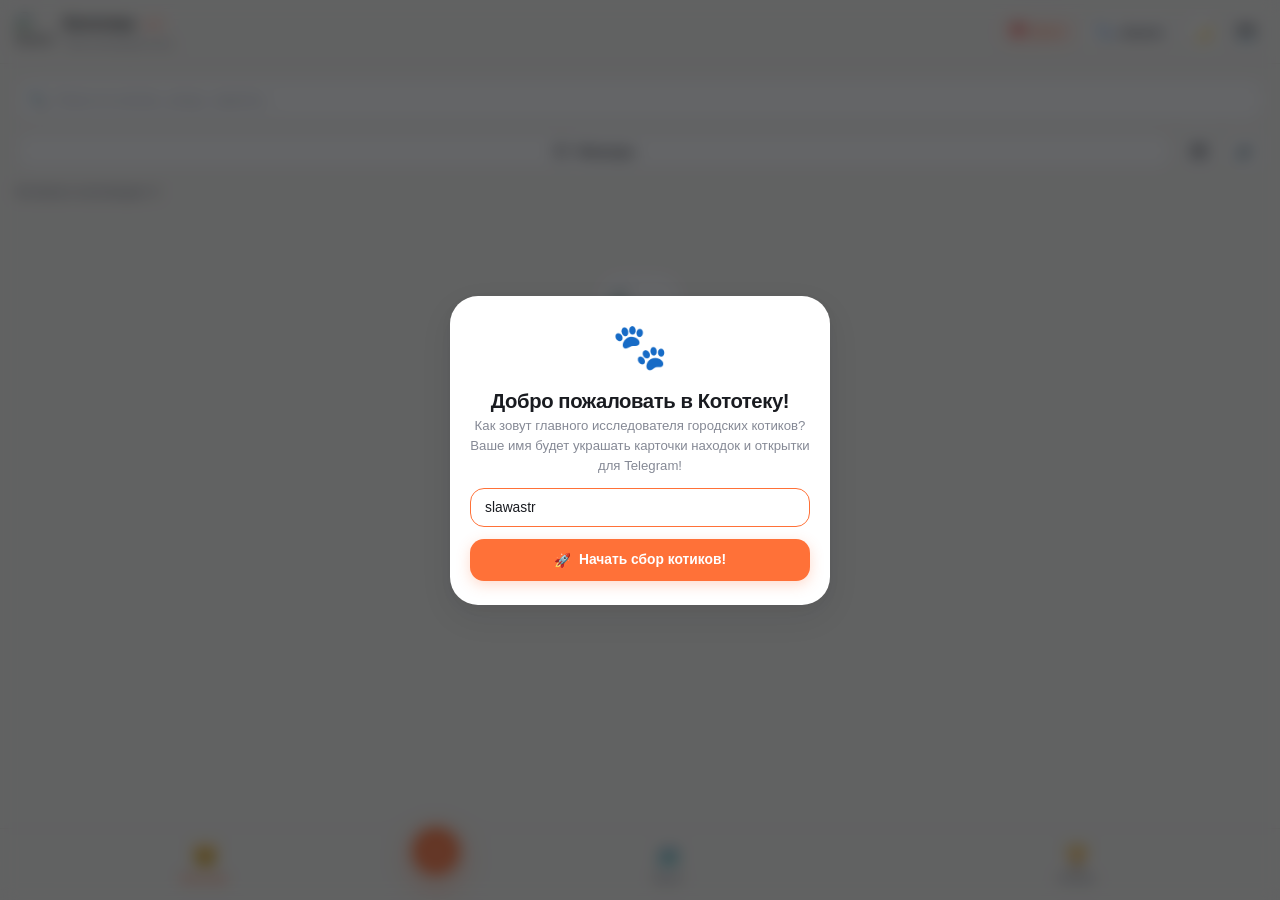
==== commit bf3bd28f: "Add permanent release keystore, signed Release APK build, external Ozon/SBP intent handling, and dev" ====
--- a/kototeka/index.html
+++ b/kototeka/index.html
@@ -39,6 +39,10 @@
     </div>
     
     <div class="header-actions">
+      <a href="https://finance.ozon.ru/apps/sbp/ozonbankpay/01a155d9-e962-7ffe-aa0c-ac329362226c" target="_blank" class="header-donate-btn" title="Поддержать автора (Ozon Банк / СБП)">
+        <span class="donate-btn-heart">❤️</span>
+        <span class="donate-btn-label">Донат</span>
+      </a>
       <button type="button" id="userProfileBtn" class="header-user-pill" onclick="window.app.promptChangeUsername()" title="Сменить имя котолова">
         <span class="user-pill-avatar">🐾</span>
         <span id="usernameDisplay">slawastr</span>
@@ -164,6 +168,20 @@
       </div>
     </div>
 
+    <!-- Donate Card Widget -->
+    <div class="donate-card-widget">
+      <div class="donate-card-badge">🐾 ПОДДЕРЖКА АВТОРА</div>
+      <div class="donate-card-content">
+        <div class="donate-card-title">Нравится «Кототека»?</div>
+        <div class="donate-card-desc">
+          Приложение создано и поддерживается разработчиком <b>slawastr</b>. Вы можете угостить котиков вкусняшкой или автора кофе через быстрый перевод Ozon Банк (СБП без комиссии)!
+        </div>
+        <a href="https://finance.ozon.ru/apps/sbp/ozonbankpay/01a155d9-e962-7ffe-aa0c-ac329362226c" target="_blank" class="donate-card-btn">
+          <span>❤️</span> Поддержать автора (СБП / Ozon)
+        </a>
+      </div>
+    </div>
+
     <div id="achievementsList" class="achievements-list"></div>
 
     <div class="achievements-footer-credits">
--- a/kototeka/css/app.css
+++ b/kototeka/css/app.css
@@ -1744,3 +1744,109 @@
   from { opacity: 0; transform: translateY(-16px); }
   to { opacity: 1; transform: translateY(0); }
 }
+
+/* =========================================================================
+   Donate Button & Widget Card
+   ========================================================================= */
+.header-donate-btn {
+  display: inline-flex;
+  align-items: center;
+  gap: 5px;
+  background: var(--accent-light);
+  color: var(--accent);
+  border: 1px solid var(--accent-glass);
+  padding: 5px 10px;
+  border-radius: var(--radius-full);
+  font-size: 0.78rem;
+  font-weight: 700;
+  text-decoration: none;
+  cursor: pointer;
+  box-shadow: var(--shadow-sm);
+  transition: all 0.2s var(--fast-ease);
+  white-space: nowrap;
+}
+
+.header-donate-btn:active {
+  transform: scale(0.95);
+  background: var(--accent);
+  color: #FFFFFF;
+}
+
+.donate-btn-heart {
+  font-size: 0.85rem;
+  animation: pulseHeart 2s infinite ease-in-out;
+}
+
+@keyframes pulseHeart {
+  0%, 100% { transform: scale(1); }
+  50% { transform: scale(1.22); }
+}
+
+.donate-card-widget {
+  margin: 14px 16px;
+  background: var(--bg-surface);
+  border: 1px solid var(--border-subtle);
+  border-radius: var(--radius-lg);
+  padding: 16px;
+  box-shadow: var(--shadow-sm);
+  display: flex;
+  flex-direction: column;
+  gap: 8px;
+  position: relative;
+  overflow: hidden;
+}
+
+.donate-card-widget::before {
+  content: '';
+  position: absolute;
+  top: 0;
+  left: 0;
+  right: 0;
+  height: 3px;
+  background: linear-gradient(90deg, var(--accent), #FF8E53);
+}
+
+.donate-card-badge {
+  font-size: 0.68rem;
+  font-weight: 800;
+  letter-spacing: 0.05em;
+  color: var(--accent);
+  text-transform: uppercase;
+}
+
+.donate-card-title {
+  font-size: 1.05rem;
+  font-weight: 800;
+  color: var(--text-primary);
+  letter-spacing: -0.01em;
+}
+
+.donate-card-desc {
+  font-size: 0.84rem;
+  color: var(--text-secondary);
+  line-height: 1.45;
+}
+
+.donate-card-btn {
+  margin-top: 6px;
+  display: inline-flex;
+  align-items: center;
+  justify-content: center;
+  gap: 8px;
+  background: var(--accent);
+  color: #FFFFFF;
+  padding: 11px 16px;
+  border-radius: var(--radius-md);
+  font-size: 0.88rem;
+  font-weight: 700;
+  text-decoration: none;
+  cursor: pointer;
+  box-shadow: 0 4px 14px rgba(255, 113, 56, 0.3);
+  transition: all 0.2s var(--fast-ease);
+}
+
+.donate-card-btn:active {
+  transform: scale(0.97);
+  background: var(--accent-hover);
+}
+
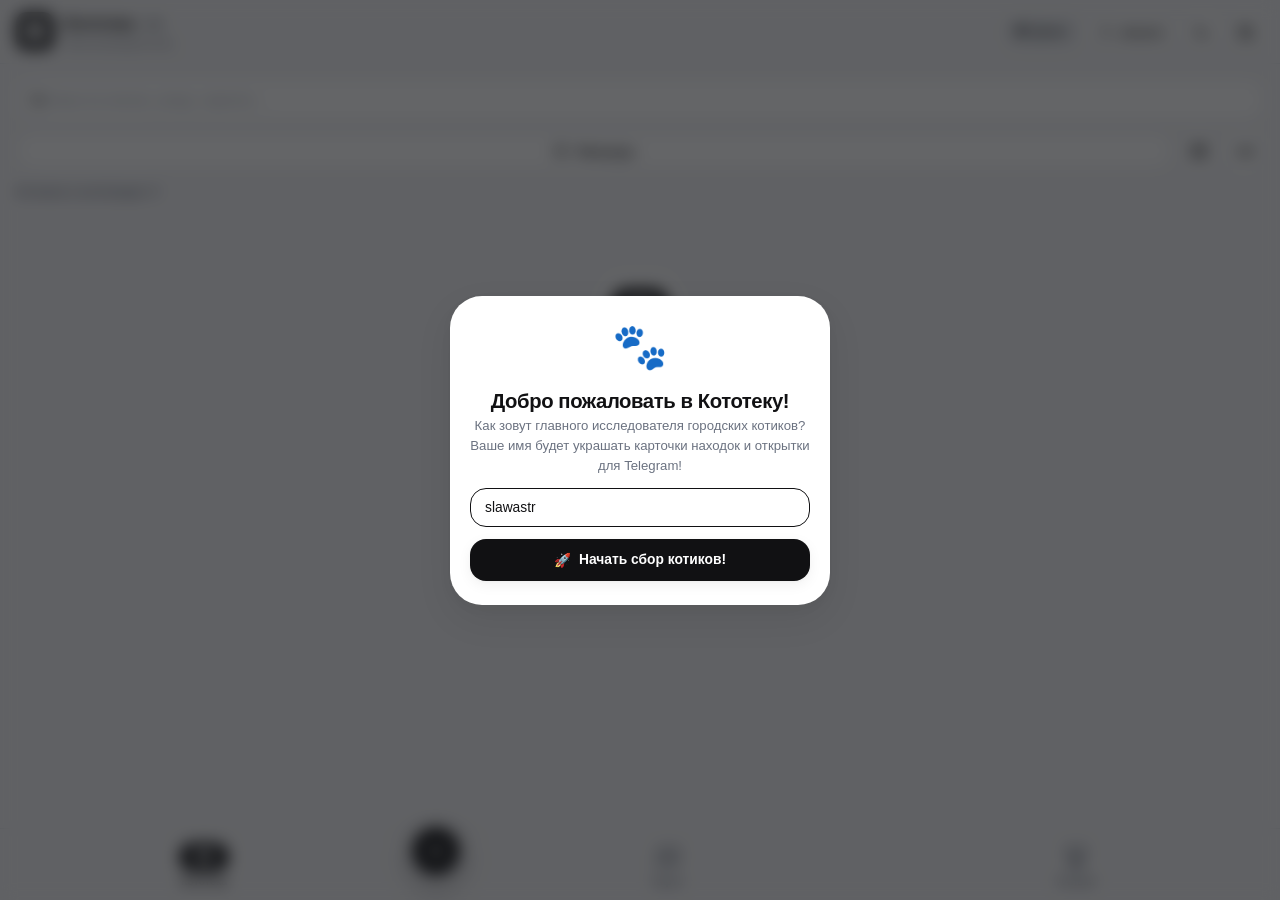
==== commit a8000c94: "Kototeka 2.0: Material 3 Expressive Monochrome redesign, adaptive launcher icons, inline SVGs, and n" ====
--- a/kototeka/index.html
+++ b/kototeka/index.html
@@ -40,18 +40,29 @@
     
     <div class="header-actions">
       <a href="https://finance.ozon.ru/apps/sbp/ozonbankpay/01a155d9-e962-7ffe-aa0c-ac329362226c" target="_blank" class="header-donate-btn" title="Поддержать автора (Ozon Банк / СБП)">
-        <span class="donate-btn-heart">❤️</span>
+        <svg class="donate-btn-heart" width="13" height="13" viewBox="0 0 24 24" fill="currentColor">
+          <path d="M12 21.35l-1.45-1.32C5.4 15.36 2 12.28 2 8.5 2 5.42 4.42 3 7.5 3c1.74 0 3.41.81 4.5 2.09C13.09 3.81 14.76 3 16.5 3 19.58 3 22 5.42 22 8.5c0 3.78-3.4 6.86-8.55 11.54L12 21.35z"/>
+        </svg>
         <span class="donate-btn-label">Донат</span>
       </a>
       <button type="button" id="userProfileBtn" class="header-user-pill" onclick="window.app.promptChangeUsername()" title="Сменить имя котолова">
-        <span class="user-pill-avatar">🐾</span>
+        <svg class="user-pill-avatar" width="14" height="14" viewBox="0 0 24 24" fill="none" stroke="currentColor" stroke-width="2" stroke-linecap="round" stroke-linejoin="round">
+          <path d="M20 21v-2a4 4 0 0 0-4-4H8a4 4 0 0 0-4 4v2"></path>
+          <circle cx="12" cy="7" r="4"></circle>
+        </svg>
         <span id="usernameDisplay">slawastr</span>
       </button>
       <button type="button" id="themeToggleBtn" class="header-icon-btn" title="Сменить тему оформления">
-        <span id="themeToggleIcon">🌙</span>
+        <svg id="themeToggleIcon" width="16" height="16" viewBox="0 0 24 24" fill="none" stroke="currentColor" stroke-width="2" stroke-linecap="round" stroke-linejoin="round">
+          <path d="M21 12.79A9 9 0 1 1 11.21 3 7 7 0 0 0 21 12.79z"></path>
+        </svg>
       </button>
       <button type="button" id="backupModalBtn" class="header-icon-btn" onclick="window.app.openBackupModal()" title="Резервное копирование">
-        <span>💾</span>
+        <svg width="16" height="16" viewBox="0 0 24 24" fill="none" stroke="currentColor" stroke-width="2" stroke-linecap="round" stroke-linejoin="round">
+          <path d="M19 21H5a2 2 0 0 1-2-2V5a2 2 0 0 1 2-2h11l5 5v11a2 2 0 0 1-2 2z"></path>
+          <polyline points="17 21 17 13 7 13 7 21"></polyline>
+          <polyline points="7 3 7 8 15 8"></polyline>
+        </svg>
       </button>
     </div>
   </header>
@@ -61,7 +72,10 @@
     <!-- Controls: Search & Native Filter Button -->
     <section class="gallery-controls-section">
       <div class="search-box">
-        <span class="search-icon">🔍</span>
+        <svg class="search-icon-svg" width="16" height="16" viewBox="0 0 24 24" fill="none" stroke="currentColor" stroke-width="2" stroke-linecap="round" stroke-linejoin="round">
+          <circle cx="11" cy="11" r="8"></circle>
+          <line x1="21" y1="21" x2="16.65" y2="16.65"></line>
+        </svg>
         <input type="text" id="catSearchInput" class="search-input" placeholder="Поиск по кличке, улице, заметке...">
         <button type="button" id="searchClearBtn" class="search-clear-btn" style="display:none;" title="Очистить поиск">✕</button>
       </div>
@@ -100,8 +114,11 @@
           </svg>
         </button>
 
-        <button type="button" id="soundToggleBtn" class="btn-tool-icon" title="Звуки мурчания">
-          <span id="soundIcon">🔊</span>
+        <button type="button" id="soundToggleBtn" class="btn-tool-icon" title="Звуки">
+          <svg id="soundIconSvg" width="17" height="17" viewBox="0 0 24 24" fill="none" stroke="currentColor" stroke-width="2" stroke-linecap="round" stroke-linejoin="round">
+            <polygon points="11 5 6 9 2 9 2 15 6 15 11 19 11 5"></polygon>
+            <path d="M19.07 4.93a10 10 0 0 1 0 14.14M15.54 8.46a5 5 0 0 1 0 7.07"></path>
+          </svg>
         </button>
       </div>
     </section>
@@ -189,26 +206,50 @@
     </div>
   </section>
 
-  <!-- Bottom Navigation Bar -->
+  <!-- Bottom Navigation Bar (Material 3 Expressive) -->
   <nav class="bottom-nav">
     <button class="nav-item active" data-tab="gallery">
-      <span class="nav-icon">🐱</span>
+      <div class="nav-icon-wrap">
+        <svg class="nav-svg" width="22" height="22" viewBox="0 0 24 24" fill="none" stroke="currentColor" stroke-width="2" stroke-linecap="round" stroke-linejoin="round">
+          <path d="M12 5c-4 0-7.5 2.5-7.5 7 0 3 2 5.5 5 6.5.5.2 1.5.5 2.5.5s2-.3 2.5-.5c3-1 5-3.5 5-6.5 0-4.5-3.5-7-7.5-7z"/>
+          <path d="M4.5 12L3 5l6 3M19.5 12L21 5l-6 3"/>
+          <circle cx="9" cy="12" r="1.2" fill="currentColor"/>
+          <circle cx="15" cy="12" r="1.2" fill="currentColor"/>
+        </svg>
+      </div>
       <span class="nav-label">Кототека</span>
     </button>
     
     <div class="fab-container">
       <button id="fabAddCat" class="fab-button" title="Добавить нового котика">
-        <span class="fab-plus-symbol">＋</span>
+        <svg width="22" height="22" viewBox="0 0 24 24" fill="none" stroke="currentColor" stroke-width="2.5" stroke-linecap="round" stroke-linejoin="round">
+          <line x1="12" y1="5" x2="12" y2="19"></line>
+          <line x1="5" y1="12" x2="19" y2="12"></line>
+        </svg>
       </button>
     </div>
 
     <button class="nav-item" data-tab="map">
-      <span class="nav-icon">🗺️</span>
+      <div class="nav-icon-wrap">
+        <svg class="nav-svg" width="22" height="22" viewBox="0 0 24 24" fill="none" stroke="currentColor" stroke-width="2" stroke-linecap="round" stroke-linejoin="round">
+          <polygon points="1 6 1 22 8 18 16 22 23 18 23 2 16 6 8 2 1 6"></polygon>
+          <line x1="8" y1="2" x2="8" y2="18"></line>
+          <line x1="16" y1="6" x2="16" y2="22"></line>
+        </svg>
+      </div>
       <span class="nav-label">Карта</span>
     </button>
 
     <button class="nav-item" data-tab="achievements">
-      <span class="nav-icon">🏆</span>
+      <div class="nav-icon-wrap">
+        <svg class="nav-svg" width="22" height="22" viewBox="0 0 24 24" fill="none" stroke="currentColor" stroke-width="2" stroke-linecap="round" stroke-linejoin="round">
+          <path d="M6 9H4a2 2 0 0 1-2-2V5a2 2 0 0 1 2-2h2"></path>
+          <path d="M18 9h2a2 2 0 0 0 2-2V5a2 2 0 0 0-2-2h-2"></path>
+          <path d="M4 22h16"></path>
+          <path d="M10 14.66V17c0 .55-.45 1-1 1H8c-.55 0-1 .45-1 1v1h10v-1c0-.55-.45-1-1-1h-1c-.55 0-1-.45-1-1v-2.34"></path>
+          <path d="M6 3h12v7a6 6 0 0 1-12 0V3z"></path>
+        </svg>
+      </div>
       <span class="nav-label">Ачивки</span>
     </button>
   </nav>
--- a/kototeka/css/app.css
+++ b/kototeka/css/app.css
@@ -1,41 +1,44 @@
 /**
- * Кототека 2.0 — Premium Apple-inspired Design System
- * Clean typography, milky warm palette, native-first components
+ * Кототека 2.0 — Material 3 Expressive Monochrome
+ * Neutral minimal palette, high contrast, expressive pill geometry
  */
 
 :root {
-  /* Light Theme Palette */
-  --bg-main: #F7F5F0;
+  /* Material 3 Expressive Monochrome (Light Theme) */
+  --bg-main: #F4F4F6;
   --bg-surface: #FFFFFF;
   --bg-elevated: #FFFFFF;
-  --bg-subtle: #EFECE6;
-  --bg-glass: rgba(247, 245, 240, 0.88);
+  --bg-subtle: #ECEEF2;
+  --bg-glass: rgba(244, 244, 246, 0.90);
   --bg-sheet: #FFFFFF;
 
-  --text-primary: #191B20;
-  --text-secondary: #858995;
-  --text-tertiary: #A6ABB7;
+  --text-primary: #111113;
+  --text-secondary: #6B7280;
+  --text-tertiary: #9CA3AF;
   --text-inverse: #FFFFFF;
 
-  --accent: #FF7138;
-  --accent-hover: #F25F22;
-  --accent-light: #FFF1EB;
-  --accent-glass: rgba(255, 113, 56, 0.12);
-
-  --border-subtle: #E9E7E2;
-  --border-strong: #DCD8D0;
+  /* Expressive Monochrome Accent (Solid Carbon Black) */
+  --accent: #111113;
+  --accent-hover: #27272A;
+  --accent-light: #ECEEF2;
+  --accent-glass: rgba(17, 17, 19, 0.08);
+
+  --border-subtle: #E2E4E9;
+  --border-strong: #D1D5DB;
+
+  --donate-accent: #E11D48;
 
   /* Elevation Shadows */
-  --shadow-sm: 0 1px 3px rgba(25, 27, 32, 0.04), 0 1px 2px rgba(25, 27, 32, 0.02);
-  --shadow-md: 0 4px 12px rgba(25, 27, 32, 0.06), 0 1px 3px rgba(25, 27, 32, 0.03);
-  --shadow-lg: 0 12px 32px rgba(25, 27, 32, 0.08), 0 4px 12px rgba(25, 27, 32, 0.04);
-  --shadow-fab: 0 8px 24px rgba(255, 113, 56, 0.35);
-
-  /* Geometry */
-  --radius-sm: 8px;
-  --radius-md: 14px;
-  --radius-lg: 20px;
-  --radius-xl: 28px;
+  --shadow-sm: 0 1px 3px rgba(0, 0, 0, 0.04), 0 1px 2px rgba(0, 0, 0, 0.02);
+  --shadow-md: 0 4px 14px rgba(0, 0, 0, 0.06), 0 1px 3px rgba(0, 0, 0, 0.03);
+  --shadow-lg: 0 14px 36px rgba(0, 0, 0, 0.08), 0 4px 12px rgba(0, 0, 0, 0.03);
+  --shadow-fab: 0 8px 24px rgba(0, 0, 0, 0.25);
+
+  /* Geometry - Material 3 Expressive Rounded Shapes */
+  --radius-sm: 10px;
+  --radius-md: 16px;
+  --radius-lg: 24px;
+  --radius-xl: 32px;
   --radius-full: 9999px;
 
   /* Layout Heights & Safe Areas */
@@ -45,36 +48,39 @@
   --safe-bottom: env(safe-area-inset-bottom, 0px);
 
   /* Transitions */
-  --spring-ease: cubic-bezier(0.16, 1, 0.3, 1);
+  --spring-ease: cubic-bezier(0.2, 1, 0.3, 1);
   --fast-ease: cubic-bezier(0.2, 0, 0, 1);
 }
 
-/* Dark Theme Overrides */
+/* Material 3 Expressive Monochrome (AMOLED Deep Dark Theme) */
 body.dark-mode {
-  --bg-main: #121316;
-  --bg-surface: #1B1D22;
-  --bg-elevated: #24262E;
-  --bg-subtle: #202229;
-  --bg-glass: rgba(18, 19, 22, 0.90);
-  --bg-sheet: #1B1D22;
-
-  --text-primary: #F5F6F8;
-  --text-secondary: #8E929E;
-  --text-tertiary: #606470;
-  --text-inverse: #121316;
-
-  --accent: #FF7138;
-  --accent-hover: #FF824C;
-  --accent-light: rgba(255, 113, 56, 0.15);
-  --accent-glass: rgba(255, 113, 56, 0.18);
-
-  --border-subtle: #272A32;
-  --border-strong: #363A45;
-
-  --shadow-sm: 0 1px 3px rgba(0, 0, 0, 0.25);
-  --shadow-md: 0 4px 16px rgba(0, 0, 0, 0.35);
-  --shadow-lg: 0 16px 40px rgba(0, 0, 0, 0.50);
-  --shadow-fab: 0 8px 24px rgba(255, 113, 56, 0.40);
+  --bg-main: #090A0C;
+  --bg-surface: #131418;
+  --bg-elevated: #1A1C22;
+  --bg-subtle: #1C1E24;
+  --bg-glass: rgba(9, 10, 12, 0.92);
+  --bg-sheet: #131418;
+
+  --text-primary: #F8F9FA;
+  --text-secondary: #9499A8;
+  --text-tertiary: #5E6372;
+  --text-inverse: #090A0C;
+
+  /* Expressive Monochrome Accent (Crisp Pure White) */
+  --accent: #F8F9FA;
+  --accent-hover: #E4E5E9;
+  --accent-light: rgba(248, 249, 250, 0.12);
+  --accent-glass: rgba(248, 249, 250, 0.15);
+
+  --border-subtle: #23262E;
+  --border-strong: #323642;
+
+  --donate-accent: #FB7185;
+
+  --shadow-sm: 0 1px 3px rgba(0, 0, 0, 0.35);
+  --shadow-md: 0 6px 20px rgba(0, 0, 0, 0.45);
+  --shadow-lg: 0 18px 45px rgba(0, 0, 0, 0.65);
+  --shadow-fab: 0 8px 24px rgba(255, 255, 255, 0.18);
 }
 
 /* Reset and Base Styles */
@@ -637,30 +643,44 @@
   flex-direction: column;
   align-items: center;
   justify-content: center;
-  gap: 3px;
-  color: var(--text-secondary);
-  cursor: pointer;
-  transition: all 0.2s;
+  gap: 4px;
+  color: var(--text-secondary);
+  cursor: pointer;
+  transition: all 0.25s var(--fast-ease);
   padding: 6px 0;
 }
 
-.nav-item .nav-icon {
-  font-size: 1.35rem;
+.nav-icon-wrap {
+  width: 48px;
+  height: 28px;
+  border-radius: var(--radius-full);
+  display: flex;
+  align-items: center;
+  justify-content: center;
+  transition: all 0.25s var(--spring-ease);
+}
+
+.nav-item .nav-svg {
+  display: block;
   transition: transform 0.2s var(--spring-ease);
 }
 
 .nav-item .nav-label {
-  font-size: 0.70rem;
+  font-size: 0.72rem;
   font-weight: 600;
   letter-spacing: -0.01em;
-}
-
-.nav-item.active {
-  color: var(--accent);
-}
-
-.nav-item.active .nav-icon {
-  transform: translateY(-2px) scale(1.12);
+  transition: color 0.2s, font-weight 0.2s;
+}
+
+.nav-item.active .nav-icon-wrap {
+  background: var(--accent);
+  color: var(--text-inverse);
+  transform: scale(1.04);
+}
+
+.nav-item.active .nav-label {
+  color: var(--text-primary);
+  font-weight: 700;
 }
 
 /* Center Floating Add Button */
@@ -679,7 +699,7 @@
   height: 54px;
   border-radius: var(--radius-full);
   background: var(--accent);
-  color: #FFFFFF;
+  color: var(--text-inverse);
   box-shadow: var(--shadow-fab);
   border: 3px solid var(--bg-main);
   display: flex;
@@ -691,12 +711,6 @@
 
 .fab-button:active {
   transform: scale(0.92);
-}
-
-.fab-plus-symbol {
-  font-size: 1.6rem;
-  font-weight: 300;
-  line-height: 1;
 }
 
 /* =========================================================================
@@ -708,13 +722,13 @@
   justify-content: center;
   gap: 8px;
   background: var(--accent);
-  color: #FFFFFF;
+  color: var(--text-inverse);
   border-radius: var(--radius-md);
   padding: 12px 18px;
   font-weight: 700;
   font-size: 0.92rem;
   cursor: pointer;
-  box-shadow: 0 4px 14px rgba(255, 113, 56, 0.25);
+  box-shadow: var(--shadow-md);
   transition: all 0.2s var(--fast-ease);
 }
 
@@ -993,7 +1007,7 @@
 
 .filter-select-chip.selected {
   background: var(--accent);
-  color: #FFFFFF;
+  color: var(--text-inverse);
 }
 
 .filter-sheet-footer {
@@ -1315,7 +1329,7 @@
 
 .tag-select-chip.selected {
   background: var(--accent);
-  color: #FFFFFF;
+  color: var(--text-inverse);
 }
 
 /* Geolocation Section */
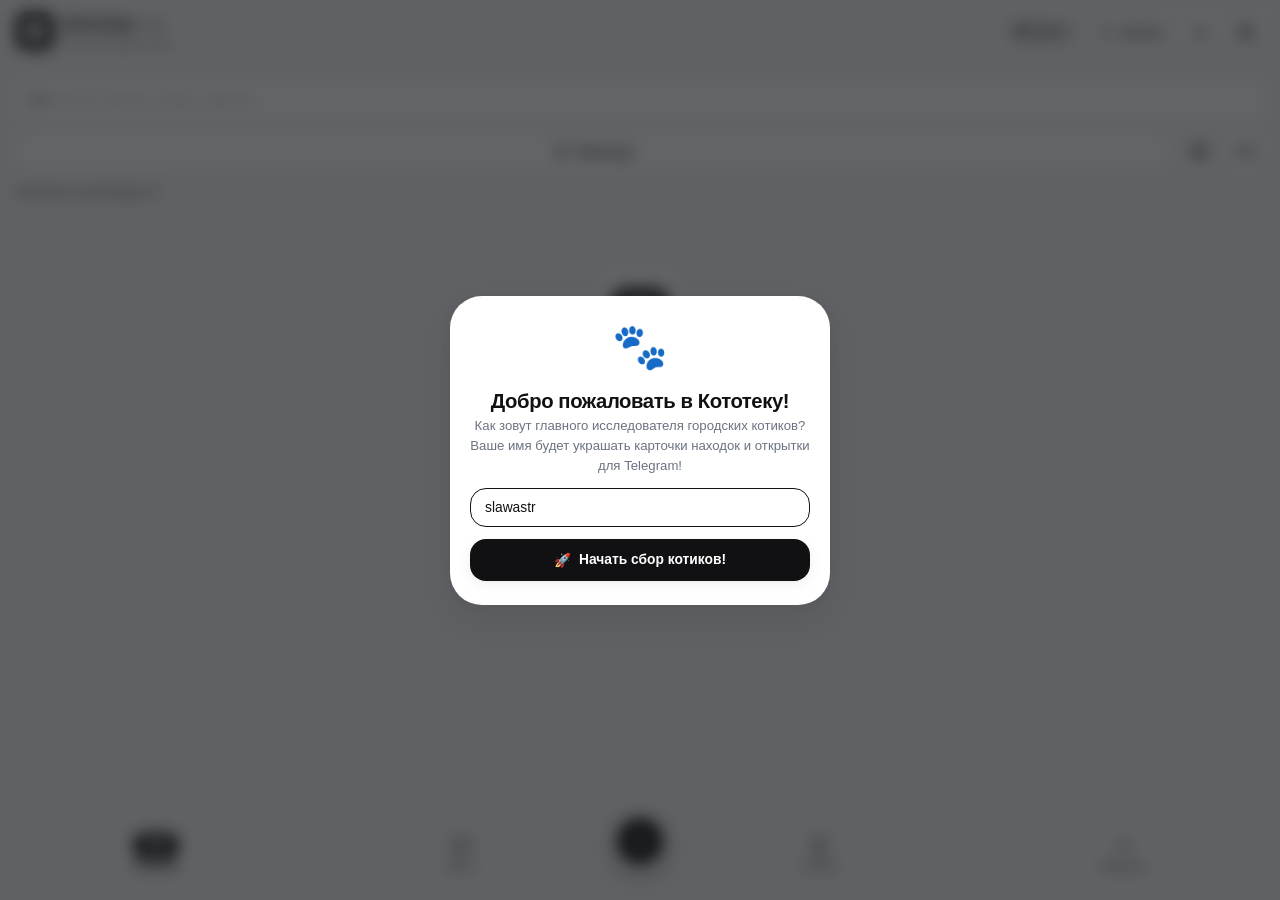
==== commit a77eb74d: "Fix status bar color (monochrome) and balance bottom navigation layout with profile tab" ====
--- a/kototeka/index.html
+++ b/kototeka/index.html
@@ -45,7 +45,7 @@
         </svg>
         <span class="donate-btn-label">Донат</span>
       </a>
-      <button type="button" id="userProfileBtn" class="header-user-pill" onclick="window.app.promptChangeUsername()" title="Сменить имя котолова">
+      <button type="button" id="userProfileBtn" class="header-user-pill" onclick="window.app.switchTab('profile')" title="Профиль котолова">
         <svg class="user-pill-avatar" width="14" height="14" viewBox="0 0 24 24" fill="none" stroke="currentColor" stroke-width="2" stroke-linecap="round" stroke-linejoin="round">
           <path d="M20 21v-2a4 4 0 0 0-4-4H8a4 4 0 0 0-4 4v2"></path>
           <circle cx="12" cy="7" r="4"></circle>
@@ -206,11 +206,164 @@
     </div>
   </section>
 
-  <!-- Bottom Navigation Bar (Material 3 Expressive) -->
+  <!-- =========================================================================
+       TAB 4: Профиль и настройки котолова (Profile & Settings)
+       ========================================================================= -->
+  <section id="profileScreen" class="tab-screen">
+    <div class="profile-screen-wrap">
+      <!-- User Profile Header Card -->
+      <div class="profile-hero-card">
+        <div class="profile-avatar-wrap">
+          <svg width="32" height="32" viewBox="0 0 24 24" fill="none" stroke="currentColor" stroke-width="2" stroke-linecap="round" stroke-linejoin="round">
+            <path d="M20 21v-2a4 4 0 0 0-4-4H8a4 4 0 0 0-4 4v2"></path>
+            <circle cx="12" cy="7" r="4"></circle>
+          </svg>
+        </div>
+        <div class="profile-info-block">
+          <div class="profile-name-row">
+            <h2 id="profileUsernameDisplay" class="profile-username">slawastr</h2>
+            <button type="button" class="btn-profile-edit" onclick="window.app.promptChangeUsername()" title="Сменить имя">
+              <svg width="14" height="14" viewBox="0 0 24 24" fill="none" stroke="currentColor" stroke-width="2" stroke-linecap="round" stroke-linejoin="round">
+                <path d="M11 4H4a2 2 0 0 0-2 2v14a2 2 0 0 0 2 2h14a2 2 0 0 0 2-2v-7"></path>
+                <path d="M18.5 2.5a2.121 2.121 0 0 1 3 3L12 15l-4 1 1-4 9.5-9.5z"></path>
+              </svg>
+            </button>
+          </div>
+          <div class="profile-badge-pill">🐾 Главный котолов</div>
+        </div>
+      </div>
+
+      <!-- Quick Stats Row -->
+      <div class="profile-stats-grid">
+        <div class="profile-stat-box">
+          <div id="profStatTotal" class="profile-stat-val">0</div>
+          <div class="profile-stat-lbl">Котов в базе</div>
+        </div>
+        <div class="profile-stat-box">
+          <div id="profStatAch" class="profile-stat-val">0/18</div>
+          <div class="profile-stat-lbl">Ачивок</div>
+        </div>
+        <div class="profile-stat-box">
+          <div id="profStatTopColor" class="profile-stat-val">—</div>
+          <div class="profile-stat-lbl">Топ окрас</div>
+        </div>
+      </div>
+
+      <!-- Settings Group: Appearance -->
+      <div class="profile-section-card">
+        <div class="profile-card-header">
+          <span class="profile-card-title">Оформление и звук</span>
+        </div>
+        <div class="profile-setting-row" onclick="window.app.toggleTheme()">
+          <div class="setting-row-left">
+            <div class="setting-icon-box">
+              <svg width="18" height="18" viewBox="0 0 24 24" fill="none" stroke="currentColor" stroke-width="2" stroke-linecap="round" stroke-linejoin="round">
+                <path d="M21 12.79A9 9 0 1 1 11.21 3 7 7 0 0 0 21 12.79z"></path>
+              </svg>
+            </div>
+            <div>
+              <div class="setting-title">Тема оформления</div>
+              <div class="setting-desc">AMOLED чёрная или светлая тема</div>
+            </div>
+          </div>
+          <div class="setting-row-action">
+            <button type="button" class="btn-theme-switch" id="profileThemeToggleBtn">Переключить</button>
+          </div>
+        </div>
+
+        <div class="profile-setting-row" onclick="document.getElementById('soundToggleBtn').click()">
+          <div class="setting-row-left">
+            <div class="setting-icon-box">
+              <svg width="18" height="18" viewBox="0 0 24 24" fill="none" stroke="currentColor" stroke-width="2" stroke-linecap="round" stroke-linejoin="round">
+                <polygon points="11 5 6 9 2 9 2 15 6 15 11 19 11 5"></polygon>
+                <path d="M19.07 4.93a10 10 0 0 1 0 14.14M15.54 8.46a5 5 0 0 1 0 7.07"></path>
+              </svg>
+            </div>
+            <div>
+              <div class="setting-title">Звуковые эффекты</div>
+              <div class="setting-desc">Звук камеры и уведомлений</div>
+            </div>
+          </div>
+          <div class="setting-row-action">
+            <span id="profileSoundStateText" class="setting-state-pill">Вкл</span>
+          </div>
+        </div>
+      </div>
+
+      <!-- Settings Group: Data & Backups -->
+      <div class="profile-section-card">
+        <div class="profile-card-header">
+          <span class="profile-card-title">Резервное копирование</span>
+        </div>
+        <div class="profile-setting-row" onclick="window.app.exportBackup()">
+          <div class="setting-row-left">
+            <div class="setting-icon-box">
+              <svg width="18" height="18" viewBox="0 0 24 24" fill="none" stroke="currentColor" stroke-width="2" stroke-linecap="round" stroke-linejoin="round">
+                <path d="M21 15v4a2 2 0 0 1-2 2H5a2 2 0 0 1-2-2v-4"></path>
+                <polyline points="7 10 12 15 17 10"></polyline>
+                <line x1="12" y1="15" x2="12" y2="3"></line>
+              </svg>
+            </div>
+            <div>
+              <div class="setting-title">Экспорт базы котиков</div>
+              <div class="setting-desc">Сохранить резервную копию или отправить в Telegram</div>
+            </div>
+          </div>
+          <div class="setting-row-action">
+            <span class="setting-action-arrow">›</span>
+          </div>
+        </div>
+
+        <div class="profile-setting-row" onclick="window.app.openBackupModal()">
+          <div class="setting-row-left">
+            <div class="setting-icon-box">
+              <svg width="18" height="18" viewBox="0 0 24 24" fill="none" stroke="currentColor" stroke-width="2" stroke-linecap="round" stroke-linejoin="round">
+                <path d="M19 21H5a2 2 0 0 1-2-2V5a2 2 0 0 1 2-2h11l5 5v11a2 2 0 0 1-2 2z"></path>
+                <polyline points="17 21 17 13 7 13 7 21"></polyline>
+                <polyline points="7 3 7 8 15 8"></polyline>
+              </svg>
+            </div>
+            <div>
+              <div class="setting-title">Импорт коллекции</div>
+              <div class="setting-desc">Восстановить котиков из JSON-файла</div>
+            </div>
+          </div>
+          <div class="setting-row-action">
+            <span class="setting-action-arrow">›</span>
+          </div>
+        </div>
+      </div>
+
+      <!-- Settings Group: Developer Support -->
+      <div class="profile-section-card highlight-support-card">
+        <div class="profile-card-header">
+          <span class="profile-card-title">Поддержка разработчика</span>
+        </div>
+        <div class="profile-support-content">
+          <p class="profile-support-text">
+            «Кототека» создаётся с душой и абсолютно бесплатна. Если приложение приносит радость, угостите автора кофе или котиков вкусняшкой!
+          </p>
+          <a href="https://finance.ozon.ru/apps/sbp/ozonbankpay/01a155d9-e962-7ffe-aa0c-ac329362226c" target="_blank" class="profile-donate-btn">
+            <svg width="16" height="16" viewBox="0 0 24 24" fill="currentColor">
+              <path d="M12 21.35l-1.45-1.32C5.4 15.36 2 12.28 2 8.5 2 5.42 4.42 3 7.5 3c1.74 0 3.41.81 4.5 2.09C13.09 3.81 14.76 3 16.5 3 19.58 3 22 5.42 22 8.5c0 3.78-3.4 6.86-8.55 11.54L12 21.35z"/>
+            </svg>
+            <span>Поддержать автора (Ozon / СБП)</span>
+          </a>
+        </div>
+      </div>
+
+      <div class="profile-footer-info">
+        <div>Кототека 2.0 • Сборка 2.0.0</div>
+        <div>Разработчик: <b>slawastr</b> • С любовью к уличным котикам</div>
+      </div>
+    </div>
+  </section>
+
+  <!-- Bottom Navigation Bar (Material 3 Expressive Monochrome - 5 Balanced Elements) -->
   <nav class="bottom-nav">
     <button class="nav-item active" data-tab="gallery">
       <div class="nav-icon-wrap">
-        <svg class="nav-svg" width="22" height="22" viewBox="0 0 24 24" fill="none" stroke="currentColor" stroke-width="2" stroke-linecap="round" stroke-linejoin="round">
+        <svg class="nav-svg" width="20" height="20" viewBox="0 0 24 24" fill="none" stroke="currentColor" stroke-width="2" stroke-linecap="round" stroke-linejoin="round">
           <path d="M12 5c-4 0-7.5 2.5-7.5 7 0 3 2 5.5 5 6.5.5.2 1.5.5 2.5.5s2-.3 2.5-.5c3-1 5-3.5 5-6.5 0-4.5-3.5-7-7.5-7z"/>
           <path d="M4.5 12L3 5l6 3M19.5 12L21 5l-6 3"/>
           <circle cx="9" cy="12" r="1.2" fill="currentColor"/>
@@ -218,6 +371,17 @@
         </svg>
       </div>
       <span class="nav-label">Кототека</span>
+    </button>
+
+    <button class="nav-item" data-tab="map">
+      <div class="nav-icon-wrap">
+        <svg class="nav-svg" width="20" height="20" viewBox="0 0 24 24" fill="none" stroke="currentColor" stroke-width="2" stroke-linecap="round" stroke-linejoin="round">
+          <polygon points="1 6 1 22 8 18 16 22 23 18 23 2 16 6 8 2 1 6"></polygon>
+          <line x1="8" y1="2" x2="8" y2="18"></line>
+          <line x1="16" y1="6" x2="16" y2="22"></line>
+        </svg>
+      </div>
+      <span class="nav-label">Карта</span>
     </button>
     
     <div class="fab-container">
@@ -229,20 +393,9 @@
       </button>
     </div>
 
-    <button class="nav-item" data-tab="map">
-      <div class="nav-icon-wrap">
-        <svg class="nav-svg" width="22" height="22" viewBox="0 0 24 24" fill="none" stroke="currentColor" stroke-width="2" stroke-linecap="round" stroke-linejoin="round">
-          <polygon points="1 6 1 22 8 18 16 22 23 18 23 2 16 6 8 2 1 6"></polygon>
-          <line x1="8" y1="2" x2="8" y2="18"></line>
-          <line x1="16" y1="6" x2="16" y2="22"></line>
-        </svg>
-      </div>
-      <span class="nav-label">Карта</span>
-    </button>
-
     <button class="nav-item" data-tab="achievements">
       <div class="nav-icon-wrap">
-        <svg class="nav-svg" width="22" height="22" viewBox="0 0 24 24" fill="none" stroke="currentColor" stroke-width="2" stroke-linecap="round" stroke-linejoin="round">
+        <svg class="nav-svg" width="20" height="20" viewBox="0 0 24 24" fill="none" stroke="currentColor" stroke-width="2" stroke-linecap="round" stroke-linejoin="round">
           <path d="M6 9H4a2 2 0 0 1-2-2V5a2 2 0 0 1 2-2h2"></path>
           <path d="M18 9h2a2 2 0 0 0 2-2V5a2 2 0 0 0-2-2h-2"></path>
           <path d="M4 22h16"></path>
@@ -251,6 +404,16 @@
         </svg>
       </div>
       <span class="nav-label">Ачивки</span>
+    </button>
+
+    <button class="nav-item" data-tab="profile">
+      <div class="nav-icon-wrap">
+        <svg class="nav-svg" width="20" height="20" viewBox="0 0 24 24" fill="none" stroke="currentColor" stroke-width="2" stroke-linecap="round" stroke-linejoin="round">
+          <path d="M20 21v-2a4 4 0 0 0-4-4H8a4 4 0 0 0-4 4v2"></path>
+          <circle cx="12" cy="7" r="4"></circle>
+        </svg>
+      </div>
+      <span class="nav-label">Профиль</span>
     </button>
   </nav>
 
--- a/kototeka/css/app.css
+++ b/kototeka/css/app.css
@@ -43,9 +43,9 @@
 
   /* Layout Heights & Safe Areas */
   --header-height: 64px;
-  --bottom-nav-height: 72px;
+  --bottom-nav-height: 64px;
   --safe-top: env(safe-area-inset-top, 0px);
-  --safe-bottom: env(safe-area-inset-bottom, 0px);
+  --safe-bottom: max(env(safe-area-inset-bottom, 0px), 18px);
 
   /* Transitions */
   --spring-ease: cubic-bezier(0.2, 1, 0.3, 1);
@@ -626,13 +626,16 @@
   right: 0;
   height: calc(var(--bottom-nav-height) + var(--safe-bottom));
   padding-bottom: var(--safe-bottom);
+  padding-top: 4px;
   background: var(--bg-glass);
   backdrop-filter: blur(24px);
   -webkit-backdrop-filter: blur(24px);
   border-top: 1px solid var(--border-subtle);
   display: flex;
   align-items: center;
-  justify-content: space-around;
+  justify-content: space-between;
+  padding-left: 4px;
+  padding-right: 4px;
   z-index: 100;
   transition: background-color 0.25s, border-color 0.25s;
 }
@@ -643,21 +646,22 @@
   flex-direction: column;
   align-items: center;
   justify-content: center;
-  gap: 4px;
-  color: var(--text-secondary);
-  cursor: pointer;
-  transition: all 0.25s var(--fast-ease);
-  padding: 6px 0;
+  gap: 2px;
+  color: var(--text-secondary);
+  cursor: pointer;
+  transition: all 0.2s var(--fast-ease);
+  padding: 4px 0;
+  min-width: 0;
 }
 
 .nav-icon-wrap {
-  width: 48px;
-  height: 28px;
-  border-radius: var(--radius-full);
-  display: flex;
-  align-items: center;
-  justify-content: center;
-  transition: all 0.25s var(--spring-ease);
+  width: 44px;
+  height: 26px;
+  border-radius: var(--radius-full);
+  display: flex;
+  align-items: center;
+  justify-content: center;
+  transition: all 0.2s var(--spring-ease);
 }
 
 .nav-item .nav-svg {
@@ -666,10 +670,11 @@
 }
 
 .nav-item .nav-label {
-  font-size: 0.72rem;
+  font-size: 0.67rem;
   font-weight: 600;
   letter-spacing: -0.01em;
   transition: color 0.2s, font-weight 0.2s;
+  white-space: nowrap;
 }
 
 .nav-item.active .nav-icon-wrap {
@@ -685,32 +690,288 @@
 
 /* Center Floating Add Button */
 .fab-container {
-  position: relative;
-  width: 56px;
-  height: 56px;
-  display: flex;
-  align-items: center;
-  justify-content: center;
-  top: -14px;
-}
-
-.fab-button {
+  flex: 0 0 54px;
   width: 54px;
   height: 54px;
+  display: flex;
+  align-items: center;
+  justify-content: center;
+  position: relative;
+  top: -12px;
+  z-index: 105;
+}
+
+.fab-button {
+  width: 52px;
+  height: 52px;
   border-radius: var(--radius-full);
   background: var(--accent);
   color: var(--text-inverse);
   box-shadow: var(--shadow-fab);
-  border: 3px solid var(--bg-main);
-  display: flex;
-  align-items: center;
-  justify-content: center;
-  cursor: pointer;
-  transition: all 0.25s var(--spring-ease);
+  border: 3px solid var(--bg-surface);
+  display: flex;
+  align-items: center;
+  justify-content: center;
+  cursor: pointer;
+  transition: all 0.2s var(--spring-ease);
 }
 
 .fab-button:active {
   transform: scale(0.92);
+}
+
+/* =========================================================================
+   Profile Screen (Material 3 Expressive Monochrome)
+   ========================================================================= */
+.profile-screen-wrap {
+  display: flex;
+  flex-direction: column;
+  gap: 14px;
+  max-width: 680px;
+  margin: 0 auto;
+  padding: 4px 0 24px 0;
+}
+
+.profile-hero-card {
+  display: flex;
+  align-items: center;
+  gap: 16px;
+  background: var(--bg-surface);
+  border: 1px solid var(--border-subtle);
+  border-radius: var(--radius-lg);
+  padding: 16px;
+  box-shadow: var(--shadow-sm);
+}
+
+.profile-avatar-wrap {
+  width: 56px;
+  height: 56px;
+  border-radius: var(--radius-full);
+  background: var(--bg-subtle);
+  color: var(--text-primary);
+  display: flex;
+  align-items: center;
+  justify-content: center;
+  flex-shrink: 0;
+  border: 2px solid var(--border-subtle);
+}
+
+.profile-info-block {
+  flex: 1;
+  min-width: 0;
+}
+
+.profile-name-row {
+  display: flex;
+  align-items: center;
+  gap: 8px;
+}
+
+.profile-username {
+  font-size: 1.2rem;
+  font-weight: 700;
+  color: var(--text-primary);
+  margin: 0;
+  overflow: hidden;
+  text-overflow: ellipsis;
+  white-space: nowrap;
+}
+
+.btn-profile-edit {
+  width: 28px;
+  height: 28px;
+  border-radius: var(--radius-full);
+  background: var(--bg-subtle);
+  color: var(--text-secondary);
+  border: 1px solid var(--border-subtle);
+  display: flex;
+  align-items: center;
+  justify-content: center;
+  cursor: pointer;
+  transition: all 0.2s;
+}
+
+.btn-profile-edit:active {
+  transform: scale(0.92);
+}
+
+.profile-badge-pill {
+  display: inline-block;
+  margin-top: 4px;
+  font-size: 0.74rem;
+  font-weight: 600;
+  color: var(--text-secondary);
+  background: var(--bg-subtle);
+  padding: 3px 10px;
+  border-radius: var(--radius-full);
+}
+
+.profile-stats-grid {
+  display: grid;
+  grid-template-columns: repeat(3, 1fr);
+  gap: 8px;
+}
+
+.profile-stat-box {
+  background: var(--bg-surface);
+  border: 1px solid var(--border-subtle);
+  border-radius: var(--radius-md);
+  padding: 12px 6px;
+  text-align: center;
+  box-shadow: var(--shadow-sm);
+}
+
+.profile-stat-val {
+  font-size: 1.2rem;
+  font-weight: 800;
+  color: var(--text-primary);
+}
+
+.profile-stat-lbl {
+  font-size: 0.7rem;
+  color: var(--text-secondary);
+  margin-top: 2px;
+  font-weight: 500;
+}
+
+.profile-section-card {
+  background: var(--bg-surface);
+  border: 1px solid var(--border-subtle);
+  border-radius: var(--radius-lg);
+  padding: 16px;
+  display: flex;
+  flex-direction: column;
+  gap: 10px;
+  box-shadow: var(--shadow-sm);
+}
+
+.profile-card-header {
+  border-bottom: 1px solid var(--border-subtle);
+  padding-bottom: 8px;
+}
+
+.profile-card-title {
+  font-size: 0.78rem;
+  font-weight: 700;
+  text-transform: uppercase;
+  letter-spacing: 0.05em;
+  color: var(--text-secondary);
+}
+
+.profile-setting-row {
+  display: flex;
+  align-items: center;
+  justify-content: space-between;
+  padding: 8px 0;
+  cursor: pointer;
+  transition: opacity 0.2s;
+}
+
+.profile-setting-row:active {
+  opacity: 0.7;
+}
+
+.setting-row-left {
+  display: flex;
+  align-items: center;
+  gap: 12px;
+  min-width: 0;
+}
+
+.setting-icon-box {
+  width: 34px;
+  height: 34px;
+  border-radius: var(--radius-md);
+  background: var(--bg-subtle);
+  color: var(--text-primary);
+  display: flex;
+  align-items: center;
+  justify-content: center;
+  flex-shrink: 0;
+}
+
+.setting-title {
+  font-size: 0.88rem;
+  font-weight: 600;
+  color: var(--text-primary);
+}
+
+.setting-desc {
+  font-size: 0.74rem;
+  color: var(--text-secondary);
+  margin-top: 1px;
+}
+
+.btn-theme-switch {
+  padding: 6px 12px;
+  border-radius: var(--radius-full);
+  background: var(--bg-subtle);
+  color: var(--text-primary);
+  font-size: 0.78rem;
+  font-weight: 600;
+  border: 1px solid var(--border-subtle);
+  cursor: pointer;
+}
+
+.setting-state-pill {
+  font-size: 0.78rem;
+  font-weight: 700;
+  color: var(--text-primary);
+  background: var(--bg-subtle);
+  padding: 4px 10px;
+  border-radius: var(--radius-full);
+}
+
+.setting-action-arrow {
+  font-size: 1.2rem;
+  color: var(--text-tertiary);
+  font-weight: 300;
+}
+
+.highlight-support-card {
+  border: 1px solid var(--border-subtle);
+  background: var(--bg-surface);
+}
+
+.profile-support-content {
+  display: flex;
+  flex-direction: column;
+  gap: 12px;
+}
+
+.profile-support-text {
+  font-size: 0.85rem;
+  color: var(--text-secondary);
+  line-height: 1.45;
+  margin: 0;
+}
+
+.profile-donate-btn {
+  display: inline-flex;
+  align-items: center;
+  justify-content: center;
+  gap: 8px;
+  background: var(--accent);
+  color: var(--text-inverse);
+  padding: 12px 18px;
+  border-radius: var(--radius-md);
+  font-size: 0.9rem;
+  font-weight: 700;
+  text-decoration: none;
+  box-shadow: var(--shadow-sm);
+  transition: transform 0.2s;
+}
+
+.profile-donate-btn:active {
+  transform: scale(0.97);
+}
+
+.profile-footer-info {
+  text-align: center;
+  font-size: 0.78rem;
+  color: var(--text-tertiary);
+  line-height: 1.6;
+  padding: 12px 0;
 }
 
 /* =========================================================================
